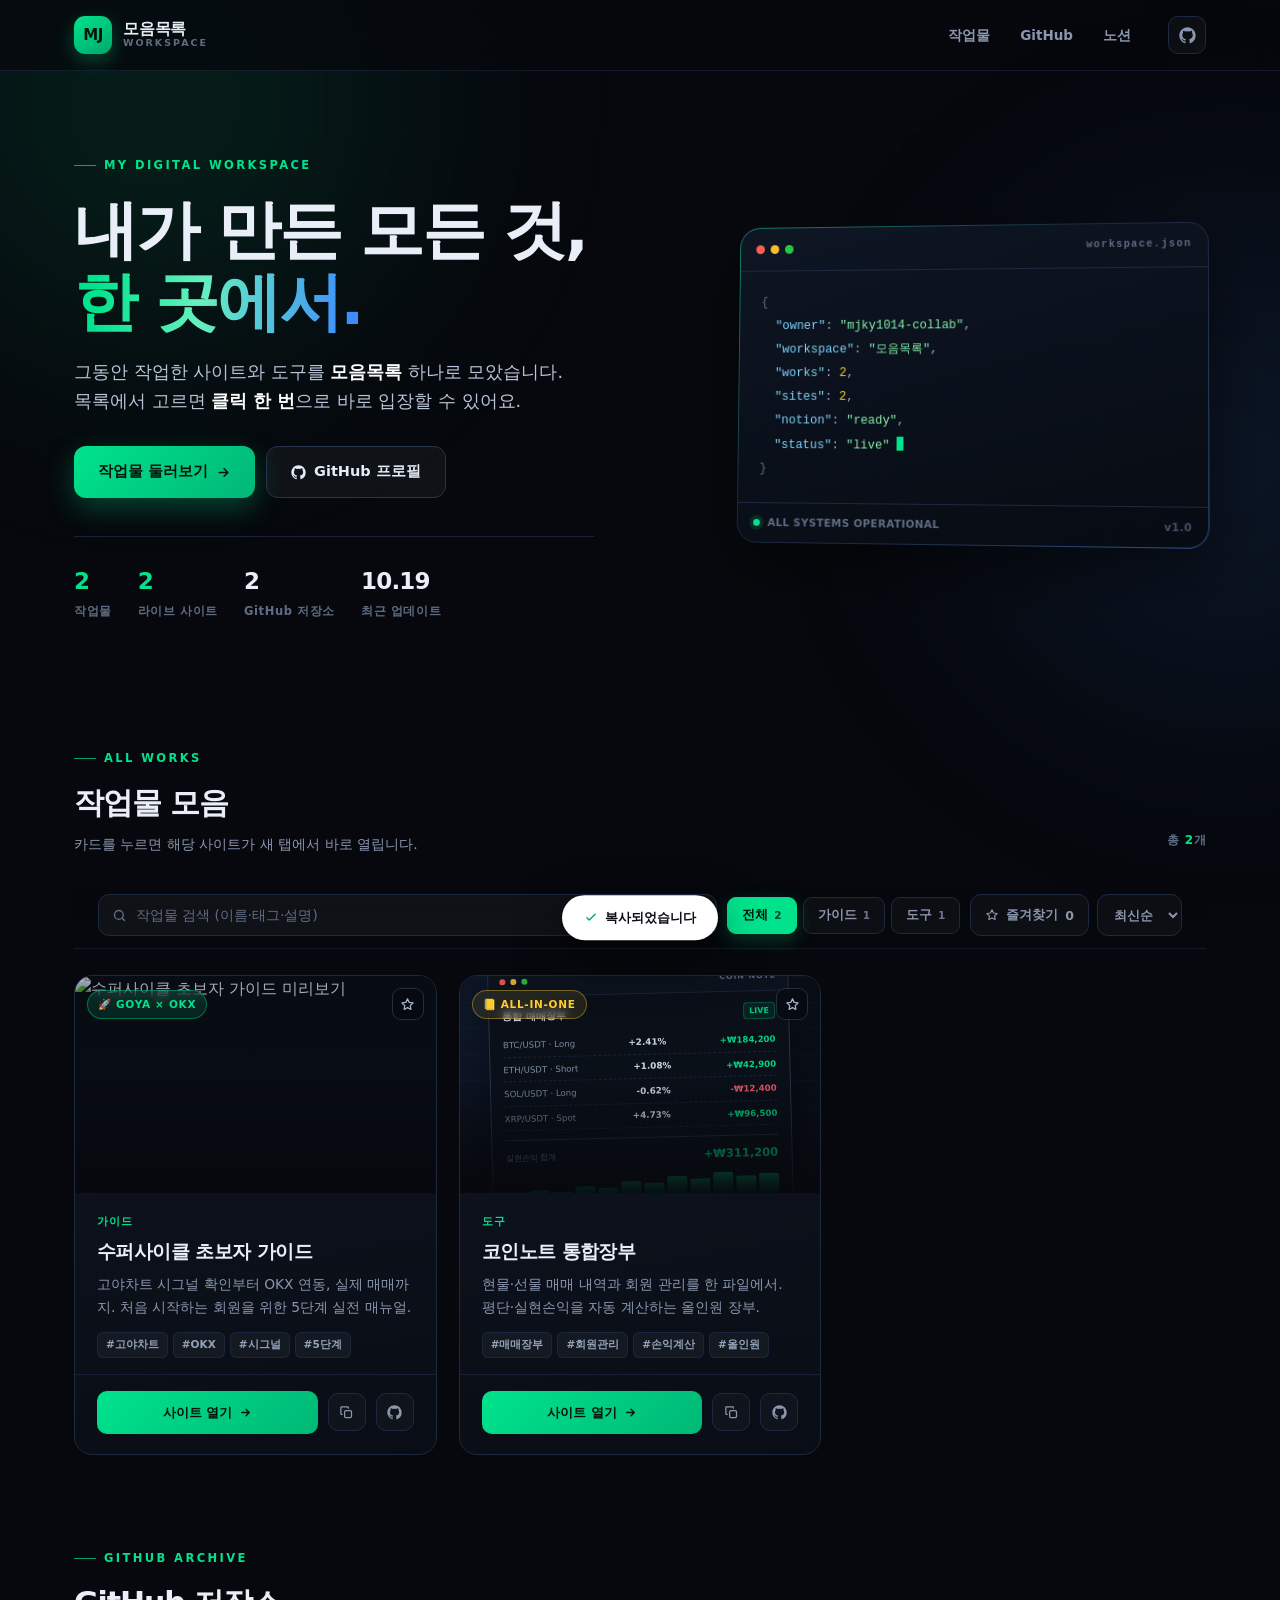
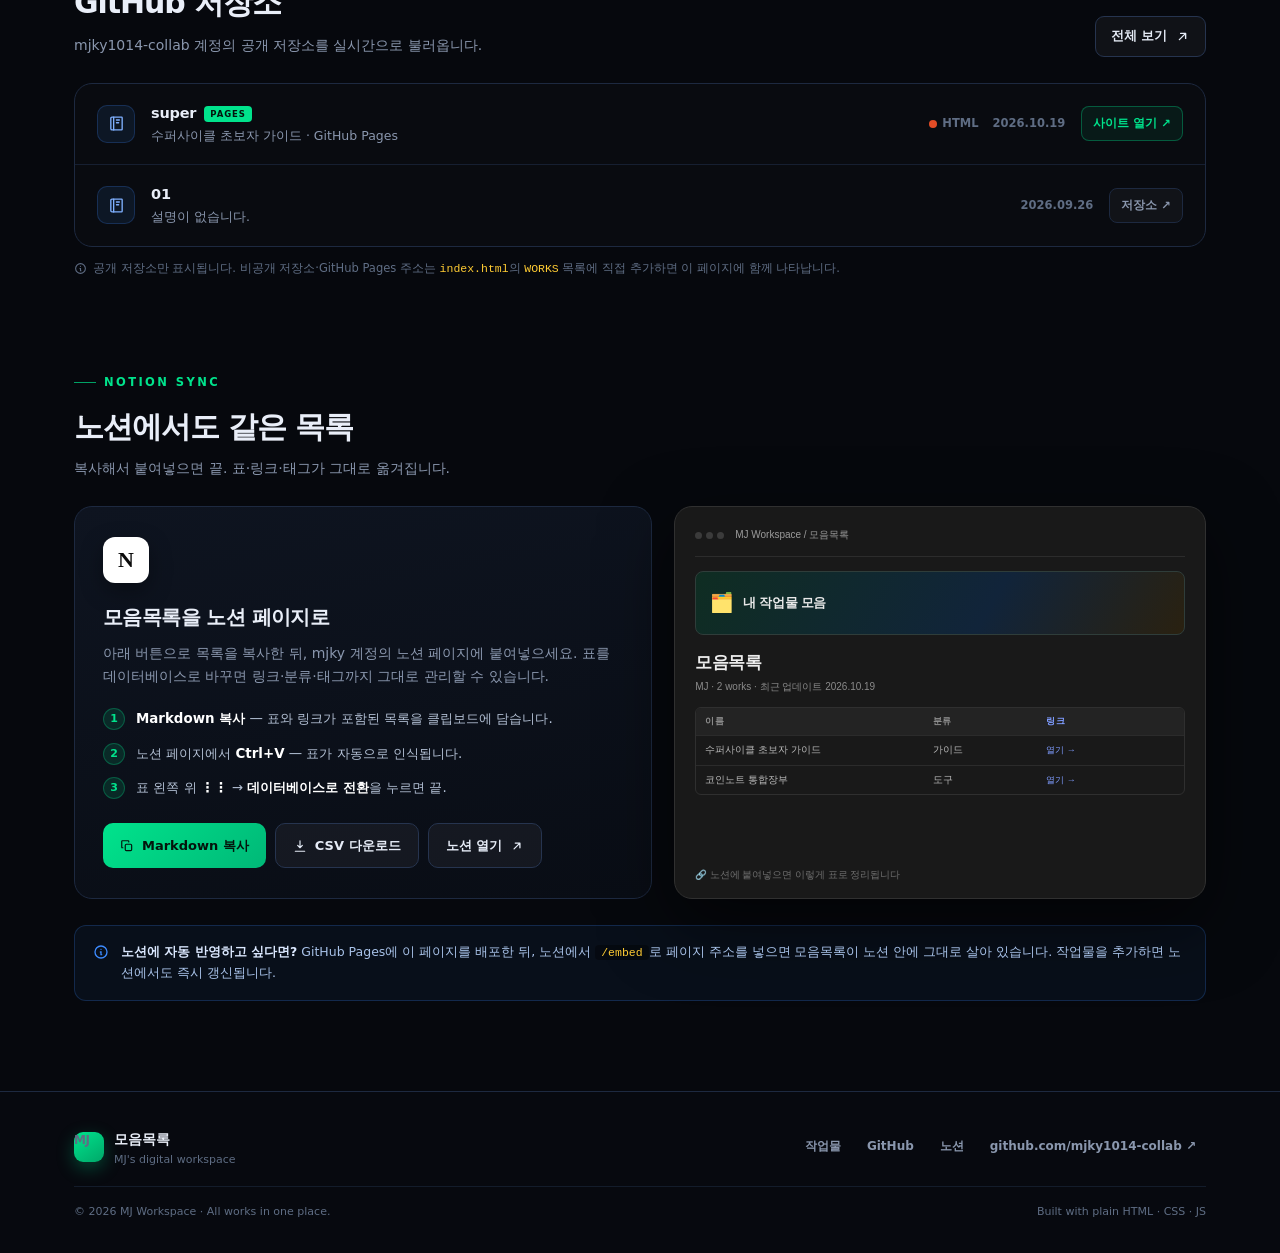
==== index.html @ 2b1cf48b "Add index.html" ====
<!DOCTYPE html>
<html lang="ko">
<head>
<meta charset="UTF-8">
<meta name="viewport" content="width=device-width, initial-scale=1.0">
<title>모음목록 | MJ Workspace</title>
<meta name="description" content="MJ가 만든 모든 작업물을 한눈에 보고, 클릭 한 번으로 바로 입장하는 개인 작업 모음 랜딩페이지.">
<meta name="theme-color" content="#06080d">
<meta property="og:type" content="website">
<meta property="og:title" content="모음목록 | MJ Workspace">
<meta property="og:description" content="내가 만든 모든 것, 한 곳에서. 작업물을 골라 바로 입장하세요.">
<meta property="og:image" content="https://mjky1014-collab.github.io/super/assets/hero_chart.jpg">
<link rel="icon" href="data:image/svg+xml,%3Csvg xmlns='http://www.w3.org/2000/svg' viewBox='0 0 64 64'%3E%3Crect width='64' height='64' rx='16' fill='%2300e38c'/%3E%3Ctext x='32' y='43' font-family='Arial,sans-serif' font-size='28' font-weight='900' text-anchor='middle' fill='%2304140c'%3EMJ%3C/text%3E%3C/svg%3E">
<style>
:root{
  --bg:#06080d;
  --bg2:#0a0e17;
  --card:#0e1420;
  --card2:#121a29;
  --line:#1d2940;
  --line2:#26344f;
  --txt:#e9eef8;
  --sub:#8a97ae;
  --muted:#5f6d84;
  --green:#00e38c;
  --green-dark:#00b873;
  --gold:#ffcc33;
  --blue:#3d8bff;
  --red:#ff5c6e;
  --radius:18px;
  --shadow:0 24px 70px rgba(0,0,0,.55);
  --max:1180px;
}
*{margin:0;padding:0;box-sizing:border-box}
html{scroll-behavior:smooth;scroll-padding-top:96px}
body{
  background:var(--bg);color:var(--txt);line-height:1.65;overflow-x:hidden;
  font-family:'Pretendard','Pretendard Variable','Apple SD Gothic Neo','Malgun Gothic',system-ui,sans-serif;
  -webkit-font-smoothing:antialiased;
}
img{max-width:100%;display:block}
a{color:inherit;text-decoration:none}
button,input,select{font-family:inherit;color:inherit}
button{cursor:pointer;border:none;background:none}
::selection{background:rgba(0,227,140,.3);color:#fff}
:focus-visible{outline:2px solid var(--green);outline-offset:3px;border-radius:6px}

/* ── 배경 ── */
.bg-fx{position:fixed;inset:0;pointer-events:none;z-index:0;overflow:hidden}
.bg-fx::before,.bg-fx::after{content:'';position:absolute;width:60vw;height:60vw;border-radius:50%;filter:blur(120px);opacity:.16}
.bg-fx::before{top:-22vw;left:-18vw;background:radial-gradient(circle,var(--green),transparent 65%)}
.bg-fx::after{top:6vw;right:-26vw;background:radial-gradient(circle,var(--blue),transparent 65%)}
.bg-grid{
  position:fixed;inset:0;z-index:0;pointer-events:none;opacity:.35;
  background-image:linear-gradient(rgba(255,255,255,.028) 1px,transparent 1px),linear-gradient(90deg,rgba(255,255,255,.028) 1px,transparent 1px);
  background-size:64px 64px;
  mask-image:radial-gradient(ellipse 90% 60% at 50% 0%,#000 30%,transparent 80%);
  -webkit-mask-image:radial-gradient(ellipse 90% 60% at 50% 0%,#000 30%,transparent 80%);
}

/* ── 공통 ── */
.wrap{max-width:var(--max);margin:0 auto;padding:0 24px;position:relative;z-index:1}
.skip{position:absolute;left:-9999px;top:0;background:var(--green);color:#04140c;padding:10px 18px;border-radius:0 0 10px 0;font-weight:800;z-index:200}
.skip:focus{left:0}
.eyebrow{display:inline-flex;align-items:center;gap:8px;font-size:11.5px;font-weight:800;letter-spacing:2.4px;color:var(--green);text-transform:uppercase}
.eyebrow::before{content:'';width:22px;height:1px;background:var(--green);opacity:.7}

/* ── 헤더 ── */
.site-header{
  position:fixed;top:0;left:0;right:0;z-index:100;
  background:rgba(6,8,13,.72);backdrop-filter:blur(16px);-webkit-backdrop-filter:blur(16px);
  border-bottom:1px solid rgba(29,41,64,.6)
}
.header-in{max-width:var(--max);margin:0 auto;padding:0 24px;height:70px;display:flex;align-items:center;gap:18px}
.brand{display:flex;align-items:center;gap:11px;flex:none}
.brand-mark{
  width:38px;height:38px;border-radius:11px;display:grid;place-items:center;flex:none;
  background:linear-gradient(145deg,var(--green),#00a869);color:#04140c;font-weight:900;font-size:15px;letter-spacing:-.5px;
  box-shadow:0 6px 18px rgba(0,227,140,.28)
}
.brand-txt{display:flex;flex-direction:column;line-height:1.15}
.brand-txt b{font-size:15.5px;font-weight:900;letter-spacing:-.2px}
.brand-txt span{font-size:9.5px;font-weight:800;letter-spacing:2px;color:var(--muted)}
.header-nav{display:flex;align-items:center;gap:4px;margin-left:auto}
.header-nav a{
  font-size:13.5px;font-weight:700;color:var(--sub);padding:8px 13px;border-radius:9px;transition:.2s
}
.header-nav a:hover{color:#fff;background:rgba(255,255,255,.05)}
.header-actions{display:flex;align-items:center;gap:8px;margin-left:6px}
.icon-btn{
  width:38px;height:38px;border-radius:10px;display:grid;place-items:center;
  border:1px solid var(--line);background:rgba(255,255,255,.03);color:var(--sub);transition:.22s
}
.icon-btn:hover{color:#fff;border-color:var(--line2);background:rgba(255,255,255,.07);transform:translateY(-1px)}
.icon-btn svg{width:17px;height:17px}
.menu-btn{display:none}

/* ── 히어로 ── */
.hero{padding:148px 0 54px}
.hero-grid{display:grid;grid-template-columns:1.12fr .88fr;gap:54px;align-items:center}
.hero h1{font-size:clamp(36px,5.6vw,64px);font-weight:900;line-height:1.12;letter-spacing:-2.4px;margin:20px 0 20px}
.hero h1 .grad{
  background:linear-gradient(96deg,var(--green) 8%,#66f0bf 44%,var(--blue) 96%);
  -webkit-background-clip:text;background-clip:text;color:transparent
}
.hero-lead{color:#b9c4d8;font-size:clamp(15px,1.5vw,17.5px);max-width:530px}
.hero-lead b{color:#fff;font-weight:800}
.hero-cta{display:flex;gap:11px;flex-wrap:wrap;margin-top:30px}
.btn{
  display:inline-flex;align-items:center;justify-content:center;gap:8px;
  font-size:14.5px;font-weight:800;padding:13px 24px;border-radius:12px;transition:.25s;white-space:nowrap
}
.btn-primary{background:linear-gradient(135deg,var(--green),#00b877);color:#04140c;box-shadow:0 10px 28px rgba(0,227,140,.28)}
.btn-primary:hover{transform:translateY(-2px);box-shadow:0 16px 38px rgba(0,227,140,.42)}
.btn-ghost{background:rgba(255,255,255,.045);border:1px solid var(--line2);color:#e6ecf7}
.btn-ghost:hover{background:rgba(255,255,255,.09);transform:translateY(-2px)}
.btn svg{width:15px;height:15px}

.hero-stats{display:flex;gap:26px;flex-wrap:wrap;margin-top:38px;padding-top:26px;border-top:1px solid rgba(29,41,64,.85);max-width:520px}
.hero-stats div{display:flex;flex-direction:column;gap:1px}
.hero-stats b{font-size:23px;font-weight:900;letter-spacing:-.8px;font-variant-numeric:tabular-nums}
.hero-stats b em{font-style:normal;color:var(--green)}
.hero-stats span{font-size:11.5px;font-weight:700;color:var(--muted);letter-spacing:.6px}

/* 히어로 패널 */
.hero-panel{
  position:relative;background:linear-gradient(165deg,#0e1624,#070b12);
  border:1px solid var(--line);border-radius:20px;box-shadow:var(--shadow);
  transform:perspective(1400px) rotateY(-7deg) rotateX(2.5deg);
  transition:transform .6s cubic-bezier(.2,.7,.3,1)
}
.hero-panel:hover{transform:perspective(1400px) rotateY(0) rotateX(0)}
.hero-panel::before{
  content:'';position:absolute;inset:-1px;border-radius:21px;padding:1px;pointer-events:none;
  background:linear-gradient(140deg,rgba(0,227,140,.5),transparent 40%,transparent 62%,rgba(61,139,255,.45));
  -webkit-mask:linear-gradient(#000 0 0) content-box,linear-gradient(#000 0 0);
  -webkit-mask-composite:xor;mask-composite:exclude
}
.panel-bar{display:flex;align-items:center;gap:6px;padding:13px 16px;border-bottom:1px solid var(--line)}
.panel-bar i{width:9px;height:9px;border-radius:50%;background:#2a3850}
.panel-bar i:nth-child(1){background:#ff5f57}
.panel-bar i:nth-child(2){background:#febc2e}
.panel-bar i:nth-child(3){background:#28c840}
.panel-bar span{margin-left:auto;font-size:10px;font-weight:700;letter-spacing:1.4px;color:var(--muted);font-family:ui-monospace,Consolas,monospace}
.panel-body{padding:20px 22px 22px;font-family:ui-monospace,'Cascadia Code',Consolas,monospace;font-size:12.4px;line-height:1.95;color:#9db0cc}
.panel-body .k{color:#7dd3fc}
.panel-body .s{color:#86efac}
.panel-body .n{color:var(--gold)}
.panel-body .p{color:var(--muted)}
.panel-body .cursor{display:inline-block;width:7px;height:14px;background:var(--green);vertical-align:-2px;animation:blink 1.1s steps(1) infinite}
@keyframes blink{50%{opacity:0}}
.panel-foot{display:flex;align-items:center;gap:8px;border-top:1px solid var(--line);padding:11px 16px;font-size:10.5px;font-weight:700;color:var(--muted);letter-spacing:.4px}
.live-dot{width:7px;height:7px;border-radius:50%;background:var(--green);box-shadow:0 0 0 4px rgba(0,227,140,.13);animation:pulse 2s infinite}
@keyframes pulse{50%{box-shadow:0 0 0 8px rgba(0,227,140,0)}}
.panel-foot .right{margin-left:auto;color:#41506a}

/* ── 섹션 헤드 ── */
section{position:relative;z-index:1}
.sec{padding:66px 0 20px}
.sec-head{display:flex;align-items:flex-end;justify-content:space-between;gap:20px;margin-bottom:26px;flex-wrap:wrap}
.sec-head h2{font-size:clamp(22px,2.8vw,30px);font-weight:900;letter-spacing:-1.1px;margin-top:10px}
.sec-head p{color:var(--sub);font-size:14px;margin-top:6px}
.sec-head .count{font-size:12px;font-weight:800;color:var(--muted);letter-spacing:.5px;padding-bottom:6px}
.sec-head .count b{color:var(--green)}

/* ── 툴바 ── */
.toolbar{
  position:sticky;top:70px;z-index:50;margin:0 0 26px;padding:12px 0;
  background:linear-gradient(180deg,rgba(6,8,13,.94),rgba(6,8,13,.82));
  backdrop-filter:blur(14px);-webkit-backdrop-filter:blur(14px);
  border-bottom:1px solid rgba(29,41,64,.55)
}
.toolbar-in{max-width:var(--max);margin:0 auto;padding:0 24px;display:flex;align-items:center;gap:10px;flex-wrap:wrap}
.search{
  flex:1 1 250px;min-width:200px;display:flex;align-items:center;gap:9px;
  background:rgba(255,255,255,.04);border:1px solid var(--line);border-radius:11px;padding:0 13px;height:42px;transition:.22s
}
.search:focus-within{border-color:rgba(0,227,140,.55);background:rgba(0,227,140,.05);box-shadow:0 0 0 3px rgba(0,227,140,.08)}
.search svg{width:15px;height:15px;color:var(--muted);flex:none}
.search input{flex:1;background:none;border:none;outline:none;font-size:13.5px;min-width:0}
.search input::placeholder{color:var(--muted)}
.search kbd{
  flex:none;font-family:inherit;font-size:10px;font-weight:800;color:var(--muted);
  border:1px solid var(--line2);border-radius:5px;padding:1px 6px;background:rgba(255,255,255,.03)
}
.chips{display:flex;gap:6px;flex-wrap:wrap}
.chip{
  font-size:12.5px;font-weight:800;color:var(--sub);padding:9px 14px;border-radius:9px;
  border:1px solid var(--line);background:rgba(255,255,255,.028);transition:.2s;display:flex;align-items:center;gap:6px
}
.chip:hover{color:#fff;border-color:var(--line2)}
.chip.active{color:#04140c;background:var(--green);border-color:var(--green);box-shadow:0 6px 18px rgba(0,227,140,.22)}
.chip .n{font-size:10.5px;opacity:.75;font-variant-numeric:tabular-nums}
.tool-right{display:flex;align-items:center;gap:8px;margin-left:auto}
.fav-filter{
  display:flex;align-items:center;gap:7px;height:42px;padding:0 14px;border-radius:11px;
  border:1px solid var(--line);background:rgba(255,255,255,.028);font-size:12.5px;font-weight:800;color:var(--sub);transition:.2s
}
.fav-filter:hover{color:#fff;border-color:var(--line2)}
.fav-filter.on{color:var(--gold);border-color:rgba(255,204,51,.45);background:rgba(255,204,51,.08)}
.fav-filter svg{width:14px;height:14px}
.sort{
  height:42px;padding:0 12px;border-radius:11px;border:1px solid var(--line);
  background:rgba(255,255,255,.028);font-size:12.5px;font-weight:700;color:var(--sub);outline:none;cursor:pointer
}
.sort:hover{border-color:var(--line2)}
.sort option{background:#0d131e;color:#e9eef8}

/* ── 카드 ── */
.grid{display:grid;grid-template-columns:repeat(auto-fill,minmax(330px,1fr));gap:22px}
.card{
  position:relative;background:linear-gradient(170deg,var(--card),#090d15);
  border:1px solid var(--line);border-radius:var(--radius);overflow:hidden;
  display:flex;flex-direction:column;transition:transform .35s cubic-bezier(.2,.7,.3,1),border-color .3s,box-shadow .35s
}
.card:hover{transform:translateY(-6px);border-color:rgba(0,227,140,.42);box-shadow:0 24px 60px rgba(0,0,0,.5)}
.card:focus-within{border-color:rgba(0,227,140,.5)}
.cover{position:relative;aspect-ratio:16/9.6;overflow:hidden;background:#080c14;flex:none}
.cover-link{position:absolute;inset:0;z-index:1}
.cover>img{width:100%;height:100%;object-fit:cover;opacity:.82;transition:transform .7s cubic-bezier(.2,.7,.3,1),opacity .4s}
.card:hover .cover>img{transform:scale(1.06);opacity:1}
.cover::after{
  content:'';position:absolute;inset:0;
  background:linear-gradient(180deg,rgba(6,8,13,.15) 0%,rgba(6,8,13,.05) 45%,rgba(6,8,13,.92) 100%)
}
.cover-top{position:absolute;top:12px;left:12px;right:12px;display:flex;align-items:center;gap:8px;z-index:2}
.pill{
  font-size:10.5px;font-weight:800;letter-spacing:.7px;padding:5px 10px;border-radius:99px;
  background:rgba(7,10,16,.72);border:1px solid rgba(255,255,255,.14);color:#dfe7f4;backdrop-filter:blur(6px)
}
.pill.green{color:var(--green);border-color:rgba(0,227,140,.4);background:rgba(0,227,140,.12)}
.pill.gold{color:var(--gold);border-color:rgba(255,204,51,.38);background:rgba(255,204,51,.1)}
.cover-top .spacer{margin-left:auto}
.star{
  width:32px;height:32px;border-radius:9px;display:grid;place-items:center;z-index:3;
  background:rgba(7,10,16,.66);border:1px solid rgba(255,255,255,.14);color:#a9b6ca;backdrop-filter:blur(6px);transition:.22s
}
.star:hover{color:var(--gold);border-color:rgba(255,204,51,.5);transform:scale(1.08)}
.star.on{color:var(--gold);background:rgba(255,204,51,.14);border-color:rgba(255,204,51,.5)}
.star svg{width:15px;height:15px}
.open-hint{
  position:absolute;inset:0;z-index:2;display:flex;align-items:center;justify-content:center;gap:8px;
  opacity:0;transition:.3s;font-size:13px;font-weight:800;color:#04140c;pointer-events:none
}
.card:hover .open-hint{opacity:1}
.open-hint span{
  display:inline-flex;align-items:center;gap:7px;background:var(--green);padding:10px 18px;border-radius:99px;
  box-shadow:0 8px 26px rgba(0,227,140,.42);transform:translateY(6px);transition:.3s
}
.card:hover .open-hint span{transform:none}

/* 카드 본문 */
.card-body{padding:20px 22px 0;display:flex;flex-direction:column;flex:1}
.card-meta{display:flex;align-items:center;gap:8px;margin-bottom:9px}
.cat{font-size:10.5px;font-weight:900;letter-spacing:1.1px;color:var(--green);text-transform:uppercase}
.recent{font-size:10px;font-weight:800;color:var(--gold);background:rgba(255,204,51,.1);border:1px solid rgba(255,204,51,.28);padding:1px 7px;border-radius:99px}
.card h3{font-size:19px;font-weight:900;letter-spacing:-.55px;line-height:1.35}
.card p{color:var(--sub);font-size:13.8px;margin-top:8px;flex:1}
.tags{display:flex;gap:5px;flex-wrap:wrap;margin:14px 0 0}
.tag{font-size:10.5px;font-weight:700;color:#93a3bb;background:rgba(255,255,255,.045);border:1px solid rgba(29,41,64,.9);padding:3px 8px;border-radius:6px}
.card-foot{display:flex;align-items:center;gap:10px;padding:16px 22px 20px;margin-top:16px;border-top:1px solid rgba(29,41,64,.7)}
.go{
  flex:1;display:inline-flex;align-items:center;justify-content:center;gap:7px;
  padding:11px 16px;border-radius:10px;font-size:13px;font-weight:800;
  background:linear-gradient(135deg,var(--green),#00b877);color:#04140c;transition:.22s
}
.go:hover{box-shadow:0 8px 24px rgba(0,227,140,.35);transform:translateY(-1px)}
.go svg{width:13px;height:13px;transition:transform .22s}
.go:hover svg{transform:translateX(3px)}
.mini{
  width:38px;height:38px;border-radius:10px;display:grid;place-items:center;flex:none;
  border:1px solid var(--line);color:var(--sub);background:rgba(255,255,255,.025);transition:.22s
}
.mini:hover{color:#fff;border-color:var(--line2);background:rgba(255,255,255,.06)}
.mini svg{width:15px;height:15px}

/* 장부 목업 */
.mock{position:absolute;inset:0;display:grid;place-items:center;padding:26px 30px 20px;background:radial-gradient(ellipse at 30% 20%,#13203a,#0a0f18 70%)}
.mock::before{content:'';position:absolute;inset:0;background-image:linear-gradient(rgba(255,255,255,.045) 1px,transparent 1px);background-size:100% 26px;opacity:.5}
.mock-win{position:relative;width:100%;max-width:390px;background:#0a1019;border:1px solid #28374f;border-radius:11px;box-shadow:0 22px 45px rgba(0,0,0,.6);overflow:hidden;transform:rotate(-1.4deg);transition:transform .55s}
.card:hover .mock-win{transform:rotate(0) scale(1.025)}
.mock-bar{display:flex;align-items:center;gap:5px;padding:8px 11px;border-bottom:1px solid #1b2639;background:#0c141f}
.mock-bar i{width:6px;height:6px;border-radius:50%;background:#31405a}
.mock-bar i:first-child{background:#ff5f57}
.mock-bar i:nth-child(2){background:#febc2e}
.mock-bar i:nth-child(3){background:#28c840}
.mock-bar b{margin-left:auto;font-size:8px;letter-spacing:.8px;color:#61718c;font-weight:800}
.mock-in{padding:11px 13px 12px}
.mock-h{display:flex;justify-content:space-between;align-items:center;margin-bottom:8px}
.mock-h b{font-size:10px;font-weight:800;color:#dbe5f5}
.mock-h span{font-size:8px;color:#00e38c;background:rgba(0,227,140,.1);border:1px solid rgba(0,227,140,.3);border-radius:4px;padding:1px 5px;font-weight:800}
.mock-row{display:flex;justify-content:space-between;align-items:center;font-size:8.6px;padding:4.5px 0;border-bottom:1px dashed #1a2437;color:#8494ad}
.mock-row b{color:#dde6f5;font-weight:700;font-size:8.8px}
.mock-row .up{color:#00e38c;font-weight:800}
.mock-row .down{color:#ff5c6e;font-weight:800}
.mock-total{display:flex;justify-content:space-between;align-items:center;margin-top:9px;padding-top:8px;border-top:1px solid #22304a}
.mock-total span{font-size:8.4px;color:#7183a0}
.mock-total strong{font-size:11.5px;color:#00e38c;font-weight:900}
.mock-spark{display:flex;align-items:flex-end;gap:3px;height:26px;margin-top:9px}
.mock-spark i{flex:1;background:linear-gradient(180deg,#00e38c,#00e38c22);border-radius:2px 2px 0 0;opacity:.8}

/* ── 빈 상태 ── */
.empty{
  grid-column:1/-1;text-align:center;padding:64px 24px;border:1px dashed var(--line2);border-radius:var(--radius);
  background:rgba(255,255,255,.015);color:var(--sub)
}
.empty .big{font-size:38px;margin-bottom:10px}
.empty b{display:block;color:#fff;font-size:17px;margin-bottom:4px}
.empty span{font-size:13.5px}

/* ── GitHub 저장소 ── */
.repo-list{border:1px solid var(--line);border-radius:var(--radius);overflow:hidden;background:rgba(255,255,255,.014)}
.repo{
  display:flex;align-items:center;gap:16px;padding:18px 22px;border-bottom:1px solid rgba(29,41,64,.7);
  transition:.22s;position:relative
}
.repo:last-child{border-bottom:0}
.repo:hover{background:rgba(255,255,255,.032)}
.repo-ico{
  width:38px;height:38px;border-radius:10px;flex:none;display:grid;place-items:center;
  background:rgba(61,139,255,.09);border:1px solid rgba(61,139,255,.22);color:#7fb0ff
}
.repo-ico svg{width:17px;height:17px}
.repo-main{min-width:0;flex:1}
.repo-main b{display:flex;align-items:center;gap:8px;font-size:14.5px;font-weight:800;letter-spacing:-.2px}
.repo-main b .fork{font-size:9.5px;font-weight:800;color:var(--muted);border:1px solid var(--line2);padding:0 5px;border-radius:4px}
.pages-pill{font-size:8.5px;font-weight:900;letter-spacing:.9px;color:#04140c;background:var(--green);padding:1px 6px;border-radius:4px}
.repo-name:hover{color:var(--green)}
.repo-go{
  flex:none;display:inline-flex;align-items:center;gap:5px;font-size:11.5px;font-weight:800;
  color:var(--green);border:1px solid rgba(0,227,140,.32);background:rgba(0,227,140,.07);
  padding:7px 11px;border-radius:8px;transition:.2s;white-space:nowrap
}
.repo-go:hover{background:rgba(0,227,140,.16);border-color:rgba(0,227,140,.55)}
.repo-go.muted{color:var(--sub);border-color:var(--line);background:rgba(255,255,255,.03)}
.repo-go.muted:hover{color:#fff;border-color:var(--line2)}
.repo-main p{font-size:12.5px;color:var(--sub);white-space:nowrap;overflow:hidden;text-overflow:ellipsis}
.repo-meta{display:flex;align-items:center;gap:14px;flex:none;font-size:11.5px;color:var(--muted);font-weight:700}
.repo-meta .lang{display:flex;align-items:center;gap:5px}
.repo-meta .lang i{width:8px;height:8px;border-radius:50%;background:#8b98b0}
.repo .arrow{color:var(--muted);transition:.22s;flex:none}
.repo:hover .arrow{color:var(--green);transform:translate(2px,-2px)}
.repo-note{font-size:11.5px;color:var(--muted);margin-top:12px;display:flex;gap:6px;align-items:flex-start}
.repo-note svg{width:13px;height:13px;flex:none;margin-top:3px}
.repo-status{padding:22px;text-align:center;color:var(--muted);font-size:12.5px}

/* ── 노션 ── */
.notion-wrap{display:grid;grid-template-columns:1fr .92fr;gap:22px;align-items:stretch}
.notion-card{
  background:linear-gradient(170deg,var(--card),#090d15);border:1px solid var(--line);
  border-radius:var(--radius);padding:30px 28px;display:flex;flex-direction:column
}
.notion-icon{
  width:46px;height:46px;border-radius:12px;display:grid;place-items:center;background:#fff;color:#0b0b0b;
  font-weight:900;font-size:22px;font-family:Georgia,serif;margin-bottom:18px;box-shadow:0 8px 22px rgba(0,0,0,.35)
}
.notion-card h3{font-size:20px;font-weight:900;letter-spacing:-.6px;margin-bottom:8px}
.notion-card>p{color:var(--sub);font-size:14px}
.steps{list-style:none;margin:20px 0 0;display:flex;flex-direction:column;gap:12px;flex:1}
.steps li{display:flex;gap:11px;font-size:13.4px;color:#b3c0d4}
.steps li i{
  flex:none;width:22px;height:22px;border-radius:50%;display:grid;place-items:center;font-style:normal;
  font-size:11px;font-weight:900;background:rgba(0,227,140,.12);color:var(--green);border:1px solid rgba(0,227,140,.28)
}
.steps li b{color:#fff}
.notion-btns{display:flex;gap:9px;flex-wrap:wrap;margin-top:24px}
.notion-btns .btn{font-size:13px;padding:11px 17px;border-radius:10px}
.notion-btns .btn-primary{box-shadow:none}
.notion-btns .btn svg{width:14px;height:14px}

/* 노션 미리보기 */
.notion-preview{
  background:#191919;border:1px solid #303030;border-radius:var(--radius);padding:20px 20px 16px;
  font-family:'Pretendard','Segoe UI',sans-serif;display:flex;flex-direction:column;box-shadow:var(--shadow)
}
.np-top{display:flex;align-items:center;gap:7px;font-size:10px;color:#9b9b9b;padding-bottom:12px;border-bottom:1px solid #2c2c2c}
.np-top .dots{display:flex;gap:4px;margin-right:4px}
.np-top .dots i{width:7px;height:7px;border-radius:50%;background:#3b3b3b}
.np-cover{height:64px;border-radius:8px;margin:14px 0 0;background:linear-gradient(120deg,#0f2d22,#11243a 60%,#2a2110);border:1px solid #2f3d3a;display:flex;align-items:center;padding:0 14px;gap:9px}
.np-cover span{font-size:19px}
.np-cover b{font-size:13px;color:#e8e8e8;font-weight:800;letter-spacing:-.3px}
.np-title{font-size:17px;font-weight:800;color:#ededed;margin:14px 0 2px;letter-spacing:-.4px}
.np-sub{font-size:10px;color:#8a8a8a;margin-bottom:12px}
.np-table{border:1px solid #2f2f2f;border-radius:6px;overflow:hidden;font-size:10px}
.np-tr{display:grid;grid-template-columns:1.55fr .75fr .9fr;gap:6px;padding:6px 9px;border-bottom:1px solid #2b2b2b;color:#b9b9b9;align-items:center}
.np-tr:last-child{border-bottom:0}
.np-th{background:#232323;color:#8f8f8f;font-weight:700;font-size:9px;letter-spacing:.4px}
.np-tr span:last-child{color:#7f9cff;font-size:9px;white-space:nowrap;overflow:hidden;text-overflow:ellipsis}
.np-foot{margin-top:auto;padding-top:12px;font-size:9.5px;color:#6f6f6f;display:flex;align-items:center;gap:5px}

/* ── 안내 배너 ── */
.tip-banner{
  margin-top:26px;display:flex;gap:12px;align-items:flex-start;padding:16px 18px;border-radius:12px;
  background:rgba(61,139,255,.055);border:1px solid rgba(61,139,255,.22);color:#a9c3ea;font-size:12.5px
}
.tip-banner svg{width:16px;height:16px;flex:none;margin-top:2px;color:var(--blue)}
.tip-banner b{color:#dbe8ff}
.tip-banner code{background:rgba(0,0,0,.35);padding:1px 6px;border-radius:4px;color:var(--gold);font-size:11.5px}

/* ── 푸터 ── */
footer{margin-top:70px;border-top:1px solid var(--line);background:rgba(8,11,18,.65);position:relative;z-index:1}
.foot-in{max-width:var(--max);margin:0 auto;padding:34px 24px;display:flex;align-items:center;gap:18px;flex-wrap:wrap}
.foot-brand{display:flex;align-items:center;gap:10px}
.foot-brand .brand-mark{width:30px;height:30px;border-radius:9px;font-size:12px}
.foot-brand b{font-size:13.5px;font-weight:900}
.foot-brand span{font-size:11px;color:var(--muted);display:block;line-height:1.4}
.foot-links{display:flex;gap:6px;margin-left:auto;flex-wrap:wrap}
.foot-links a{font-size:12px;font-weight:700;color:var(--sub);padding:6px 10px;border-radius:7px;transition:.2s}
.foot-links a:hover{color:#fff;background:rgba(255,255,255,.05)}
.foot-note{width:100%;padding-top:16px;border-top:1px solid rgba(29,41,64,.6);font-size:11px;color:var(--muted);display:flex;justify-content:space-between;gap:12px;flex-wrap:wrap}

/* ── 토스트 ── */
.toast{
  position:fixed;left:50%;bottom:28px;transform:translate(-50%,150%);z-index:300;
  background:#fff;color:#0a0d14;font-size:13px;font-weight:800;padding:12px 22px;border-radius:99px;
  box-shadow:0 16px 46px rgba(0,0,0,.55);transition:transform .4s cubic-bezier(.2,.9,.3,1.2);display:flex;align-items:center;gap:7px
}
.toast.show{transform:translate(-50%,0)}
.toast svg{width:14px;height:14px;color:#00a869}

/* ── 등장 ── */
.reveal{opacity:0;transform:translateY(26px);transition:opacity .7s cubic-bezier(.2,.7,.3,1),transform .7s cubic-bezier(.2,.7,.3,1)}
.reveal.on{opacity:1;transform:none}
@media(prefers-reduced-motion:reduce){
  *{animation-duration:.001ms!important;transition-duration:.001ms!important;scroll-behavior:auto!important}
  .reveal{opacity:1;transform:none}
}

/* ── 반응형 ── */
@media(max-width:960px){
  .hero-grid{grid-template-columns:1fr;gap:34px}
  .hero-panel{transform:none;max-width:520px}
  .hero-stats{border-top:1px solid var(--line)}
  .notion-wrap{grid-template-columns:1fr}
  .header-nav{display:none}
  .menu-btn{display:grid}
}
@media(max-width:680px){
  .wrap,.header-in,.toolbar-in,.foot-in{padding-left:18px;padding-right:18px}
  .hero{padding-top:118px}
  .hero h1{letter-spacing:-1.6px}
  .hero-stats{gap:18px}
  .hero-stats b{font-size:20px}
  .toolbar{top:70px;padding:10px 0}
  .toolbar-in{gap:8px}
  .search{flex-basis:100%;order:-1}
  .tool-right{margin-left:0;width:100%}
  .fav-filter{flex:1;justify-content:center}
  .sort{flex:none}
  .grid{grid-template-columns:1fr;gap:16px}
  .cover{aspect-ratio:16/10}
  .repo{padding:15px 16px;gap:11px}
  .repo-meta{display:none}
  .sec{padding:52px 0 16px}
  .notion-card{padding:24px 20px}
  .foot-links{margin-left:0;width:100%}
  .card-foot{padding:14px 18px 18px}
  .card-body{padding:17px 18px 0}
}
</style>
</head>
<body>
<a class="skip" href="#works">본문으로 건너뛰기</a>
<div class="bg-fx" aria-hidden="true"></div>
<div class="bg-grid" aria-hidden="true"></div>

<!-- ═══ 헤더 ═══ -->
<header class="site-header">
  <div class="header-in">
    <a class="brand" href="#top" aria-label="모음목록 홈">
      <span class="brand-mark">MJ</span>
      <span class="brand-txt"><b>모음목록</b><span>WORKSPACE</span></span>
    </a>
    <nav class="header-nav" aria-label="주요 섹션">
      <a href="#works">작업물</a>
      <a href="#github">GitHub</a>
      <a href="#notion">노션</a>
    </nav>
    <div class="header-actions">
      <a class="icon-btn" href="https://github.com/mjky1014-collab" target="_blank" rel="noopener" aria-label="GitHub 프로필 열기" title="GitHub 프로필">
        <svg viewBox="0 0 24 24" fill="currentColor" aria-hidden="true"><path d="M12 .5C5.65.5.5 5.65.5 12c0 5.08 3.29 9.39 7.86 10.91.58.11.79-.25.79-.56v-2.17c-3.2.7-3.88-1.36-3.88-1.36-.52-1.33-1.28-1.68-1.28-1.68-1.05-.72.08-.7.08-.7 1.16.08 1.77 1.19 1.77 1.19 1.03 1.77 2.7 1.26 3.36.96.1-.75.4-1.26.73-1.55-2.55-.29-5.23-1.28-5.23-5.68 0-1.26.45-2.29 1.19-3.1-.12-.29-.52-1.46.11-3.05 0 0 .97-.31 3.18 1.18a11.1 11.1 0 0 1 5.79 0c2.2-1.49 3.17-1.18 3.17-1.18.63 1.59.23 2.76.12 3.05.74.81 1.19 1.84 1.19 3.1 0 4.41-2.69 5.39-5.25 5.67.41.36.78 1.06.78 2.14v3.17c0 .31.21.68.8.56A11.51 11.51 0 0 0 23.5 12C23.5 5.65 18.35.5 12 .5Z"/></svg>
      </a>
      <a class="icon-btn menu-btn" href="#works" aria-label="작업물 목록으로 이동">
        <svg viewBox="0 0 24 24" fill="none" stroke="currentColor" stroke-width="2" stroke-linecap="round" aria-hidden="true"><path d="M4 7h16M4 12h16M4 17h16"/></svg>
      </a>
    </div>
  </div>
</header>

<main id="top">
  <!-- ═══ 히어로 ═══ -->
  <section class="hero">
    <div class="wrap">
      <div class="hero-grid">
        <div>
          <span class="eyebrow">MY DIGITAL WORKSPACE</span>
          <h1>내가 만든 모든 것,<br><span class="grad">한 곳에서.</span></h1>
          <p class="hero-lead">
            그동안 작업한 사이트와 도구를 <b>모음목록</b> 하나로 모았습니다.<br>
            목록에서 고르면 <b>클릭 한 번</b>으로 바로 입장할 수 있어요.
          </p>
          <div class="hero-cta">
            <a class="btn btn-primary" href="#works">
              작업물 둘러보기
              <svg viewBox="0 0 24 24" fill="none" stroke="currentColor" stroke-width="2.4" stroke-linecap="round" stroke-linejoin="round" aria-hidden="true"><path d="M5 12h14M13 6l6 6-6 6"/></svg>
            </a>
            <a class="btn btn-ghost" href="https://github.com/mjky1014-collab" target="_blank" rel="noopener">
              <svg viewBox="0 0 24 24" fill="currentColor" aria-hidden="true"><path d="M12 .5C5.65.5.5 5.65.5 12c0 5.08 3.29 9.39 7.86 10.91.58.11.79-.25.79-.56v-2.17c-3.2.7-3.88-1.36-3.88-1.36-.52-1.33-1.28-1.68-1.28-1.68-1.05-.72.08-.7.08-.7 1.16.08 1.77 1.19 1.77 1.19 1.03 1.77 2.7 1.26 3.36.96.1-.75.4-1.26.73-1.55-2.55-.29-5.23-1.28-5.23-5.68 0-1.26.45-2.29 1.19-3.1-.12-.29-.52-1.46.11-3.05 0 0 .97-.31 3.18 1.18a11.1 11.1 0 0 1 5.79 0c2.2-1.49 3.17-1.18 3.17-1.18.63 1.59.23 2.76.12 3.05.74.81 1.19 1.84 1.19 3.1 0 4.41-2.69 5.39-5.25 5.67.41.36.78 1.06.78 2.14v3.17c0 .31.21.68.8.56A11.51 11.51 0 0 0 23.5 12C23.5 5.65 18.35.5 12 .5Z"/></svg>
              GitHub 프로필
            </a>
          </div>
          <div class="hero-stats">
            <div><b><em id="statWorks">2</em></b><span>작업물</span></div>
            <div><b><em id="statSites">2</em></b><span>라이브 사이트</span></div>
            <div><b id="statRepos">2</b><span>GitHub 저장소</span></div>
            <div><b id="statUpdated">10.19</b><span>최근 업데이트</span></div>
          </div>
        </div>

        <aside class="hero-panel" aria-label="워크스페이스 상태">
          <div class="panel-bar" aria-hidden="true"><i></i><i></i><i></i><span>workspace.json</span></div>
          <div class="panel-body">
<span class="p">{</span><br>
&nbsp;&nbsp;<span class="k">"owner"</span>: <span class="s">"mjky1014-collab"</span>,<br>
&nbsp;&nbsp;<span class="k">"workspace"</span>: <span class="s">"모음목록"</span>,<br>
&nbsp;&nbsp;<span class="k">"works"</span>: <span class="n" id="panelWorks">2</span>,<br>
&nbsp;&nbsp;<span class="k">"sites"</span>: <span class="n" id="panelSites">2</span>,<br>
&nbsp;&nbsp;<span class="k">"notion"</span>: <span class="s">"ready"</span>,<br>
&nbsp;&nbsp;<span class="k">"status"</span>: <span class="s">"live"</span> <span class="cursor" aria-hidden="true"></span><br>
<span class="p">}</span>
          </div>
          <div class="panel-foot"><span class="live-dot" aria-hidden="true"></span>ALL SYSTEMS OPERATIONAL<span class="right">v1.0</span></div>
        </aside>
      </div>
    </div>
  </section>

  <!-- ═══ 작업물 ═══ -->
  <section id="works" class="sec">
    <div class="wrap">
      <div class="sec-head">
        <div>
          <span class="eyebrow">ALL WORKS</span>
          <h2>작업물 모음</h2>
          <p>카드를 누르면 해당 사이트가 새 탭에서 바로 열립니다.</p>
        </div>
        <div class="count">총 <b id="resultCount">2</b>개</div>
      </div>

      <div class="toolbar">
        <div class="toolbar-in">
          <label class="search">
            <svg viewBox="0 0 24 24" fill="none" stroke="currentColor" stroke-width="2.2" stroke-linecap="round" aria-hidden="true"><circle cx="11" cy="11" r="7"/><path d="m20 20-3.6-3.6"/></svg>
            <input id="searchInput" type="search" placeholder="작업물 검색 (이름·태그·설명)" autocomplete="off" aria-label="작업물 검색">
            <kbd>/</kbd>
          </label>
          <div class="chips" id="chips" role="group" aria-label="분류 필터"></div>
          <div class="tool-right">
            <button class="fav-filter" id="favFilter" aria-pressed="false" title="즐겨찾기만 보기">
              <svg viewBox="0 0 24 24" fill="none" stroke="currentColor" stroke-width="2" stroke-linejoin="round" aria-hidden="true"><path d="m12 3 2.7 5.6 6.1.9-4.4 4.3 1 6.1-5.4-2.9-5.4 2.9 1-6.1L3.2 9.5l6.1-.9L12 3Z"/></svg>
              즐겨찾기 <span id="favCount">0</span>
            </button>
            <select class="sort" id="sortSelect" aria-label="정렬 기준">
              <option value="recent">최신순</option>
              <option value="name">이름순</option>
              <option value="category">분류순</option>
            </select>
          </div>
        </div>
      </div>

      <div class="grid" id="workGrid" aria-live="polite"></div>
    </div>
  </section>

  <!-- ═══ GitHub ═══ -->
  <section id="github" class="sec">
    <div class="wrap">
      <div class="sec-head">
        <div>
          <span class="eyebrow">GITHUB ARCHIVE</span>
          <h2>GitHub 저장소</h2>
          <p>mjky1014-collab 계정의 공개 저장소를 실시간으로 불러옵니다.</p>
        </div>
        <a class="btn btn-ghost" href="https://github.com/mjky1014-collab?tab=repositories" target="_blank" rel="noopener" style="font-size:12.5px;padding:9px 15px;border-radius:9px">
          전체 보기
          <svg viewBox="0 0 24 24" fill="none" stroke="currentColor" stroke-width="2.2" stroke-linecap="round" stroke-linejoin="round" aria-hidden="true"><path d="M7 17 17 7M9 7h8v8"/></svg>
        </a>
      </div>
      <div class="repo-list" id="repoList">
        <div class="repo-status">저장소를 불러오는 중…</div>
      </div>
      <p class="repo-note">
        <svg viewBox="0 0 24 24" fill="none" stroke="currentColor" stroke-width="2" stroke-linecap="round" aria-hidden="true"><circle cx="12" cy="12" r="9"/><path d="M12 8h.01M11 12h1v4h1"/></svg>
        <span>공개 저장소만 표시됩니다. 비공개 저장소·GitHub Pages 주소는 <code style="color:var(--gold)">index.html</code>의 <code style="color:var(--gold)">WORKS</code> 목록에 직접 추가하면 이 페이지에 함께 나타납니다.</span>
      </p>
    </div>
  </section>

  <!-- ═══ 노션 ═══ -->
  <section id="notion" class="sec">
    <div class="wrap">
      <div class="sec-head">
        <div>
          <span class="eyebrow">NOTION SYNC</span>
          <h2>노션에서도 같은 목록</h2>
          <p>복사해서 붙여넣으면 끝. 표·링크·태그가 그대로 옮겨집니다.</p>
        </div>
      </div>
      <div class="notion-wrap">
        <div class="notion-card reveal">
          <div class="notion-icon" aria-hidden="true">N</div>
          <h3>모음목록을 노션 페이지로</h3>
          <p>아래 버튼으로 목록을 복사한 뒤, mjky 계정의 노션 페이지에 붙여넣으세요. 표를 데이터베이스로 바꾸면 링크·분류·태그까지 그대로 관리할 수 있습니다.</p>
          <ol class="steps">
            <li><i>1</i><span><b>Markdown 복사</b> — 표와 링크가 포함된 목록을 클립보드에 담습니다.</span></li>
            <li><i>2</i><span>노션 페이지에서 <b>Ctrl+V</b> — 표가 자동으로 인식됩니다.</span></li>
            <li><i>3</i><span>표 왼쪽 위 <b>⋮⋮</b> → <b>데이터베이스로 전환</b>을 누르면 끝.</span></li>
          </ol>
          <div class="notion-btns">
            <button class="btn btn-primary" id="copyMd">
              <svg viewBox="0 0 24 24" fill="none" stroke="currentColor" stroke-width="2" stroke-linecap="round" stroke-linejoin="round" aria-hidden="true"><rect x="9" y="9" width="11" height="11" rx="2"/><path d="M5 15H4a1 1 0 0 1-1-1V4a1 1 0 0 1 1-1h10a1 1 0 0 1 1 1v1"/></svg>
              Markdown 복사
            </button>
            <button class="btn btn-ghost" id="downloadCsv">
              <svg viewBox="0 0 24 24" fill="none" stroke="currentColor" stroke-width="2" stroke-linecap="round" stroke-linejoin="round" aria-hidden="true"><path d="M12 3v12m0 0 4-4m-4 4-4-4M4 21h16"/></svg>
              CSV 다운로드
            </button>
            <a class="btn btn-ghost" href="https://www.notion.so" target="_blank" rel="noopener">
              노션 열기
              <svg viewBox="0 0 24 24" fill="none" stroke="currentColor" stroke-width="2.2" stroke-linecap="round" stroke-linejoin="round" aria-hidden="true"><path d="M7 17 17 7M9 7h8v8"/></svg>
            </a>
          </div>
        </div>

        <div class="notion-preview reveal" aria-label="노션 페이지 미리보기">
          <div class="np-top"><span class="dots" aria-hidden="true"><i></i><i></i><i></i></span>MJ Workspace / 모음목록</div>
          <div class="np-cover"><span aria-hidden="true">🗂️</span><b>내 작업물 모음</b></div>
          <div class="np-title">모음목록</div>
          <div class="np-sub">MJ · 2 works · 최근 업데이트 2026.10.19</div>
          <div class="np-table" id="npTable">
            <div class="np-tr np-th"><span>이름</span><span>분류</span><span>링크</span></div>
          </div>
          <div class="np-foot">🔗 노션에 붙여넣으면 이렇게 표로 정리됩니다</div>
        </div>
      </div>

      <div class="tip-banner">
        <svg viewBox="0 0 24 24" fill="none" stroke="currentColor" stroke-width="2" stroke-linecap="round" aria-hidden="true"><circle cx="12" cy="12" r="9"/><path d="M12 8h.01M11 12h1v4h1"/></svg>
        <div><b>노션에 자동 반영하고 싶다면?</b> GitHub Pages에 이 페이지를 배포한 뒤, 노션에서 <code>/embed</code>로 페이지 주소를 넣으면 모음목록이 노션 안에 그대로 살아 있습니다. 작업물을 추가하면 노션에서도 즉시 갱신됩니다.</div>
      </div>
    </div>
  </section>
</main>

<footer>
  <div class="foot-in">
    <div class="foot-brand">
      <span class="brand-mark">MJ</span>
      <div><b>모음목록</b><span>MJ's digital workspace</span></div>
    </div>
    <div class="foot-links">
      <a href="#works">작업물</a>
      <a href="#github">GitHub</a>
      <a href="#notion">노션</a>
      <a href="https://github.com/mjky1014-collab" target="_blank" rel="noopener">github.com/mjky1014-collab ↗</a>
    </div>
    <div class="foot-note">
      <span>© <span id="year">2026</span> MJ Workspace · All works in one place.</span>
      <span>Built with plain HTML · CSS · JS</span>
    </div>
  </div>
</footer>

<div class="toast" id="toast" role="status" aria-live="polite">
  <svg viewBox="0 0 24 24" fill="none" stroke="currentColor" stroke-width="2.4" stroke-linecap="round" stroke-linejoin="round" aria-hidden="true"><path d="m5 13 4 4L19 7"/></svg>
  <span id="toastMsg">복사되었습니다</span>
</div>

<script>
/* ══════════════════════════════════════════════════
   1. 작업물 데이터 — 새 사이트는 여기에 한 줄만 추가하세요.
   url      : 실제 사이트 주소 (상대경로 또는 https://...)
   category : 가이드 / 도구 / 실험 등 자유롭게
   date     : YYYY-MM-DD (최신순 정렬에 사용)
   cover    : 커버 이미지 경로 (없으면 mock 사용)
   mock     : cover 대신 그릴 목업 종류 ("ledger")
   ══════════════════════════════════════════════════ */
const WORKS = [
  {
    id: 'supercycl-guide',
    title: '수퍼사이클 초보자 가이드',
    desc: '고야차트 시그널 확인부터 OKX 연동, 실제 매매까지. 처음 시작하는 회원을 위한 5단계 실전 매뉴얼.',
    url: 'https://mjky1014-collab.github.io/super/',
    category: '가이드',
    icon: '🚀',
    tags: ['고야차트', 'OKX', '시그널', '5단계'],
    cover: 'https://mjky1014-collab.github.io/super/assets/hero_chart.jpg',
    badge: 'GOYA × OKX',
    date: '2026-10-19',
    repo: 'https://github.com/mjky1014-collab/super'
  },
  {
    id: 'coin-note',
    title: '코인노트 통합장부',
    desc: '현물·선물 매매 내역과 회원 관리를 한 파일에서. 평단·실현손익을 자동 계산하는 올인원 장부.',
    url: 'https://mjky1014-collab.github.io/super/memo.html',
    category: '도구',
    icon: '📒',
    tags: ['매매장부', '회원관리', '손익계산', '올인원'],
    mock: 'ledger',
    badge: 'ALL-IN-ONE',
    date: '2026-10-19',
    repo: 'https://github.com/mjky1014-collab/super'
  }
];

/* ══════════════════════════════════════════════════
   2. 상태 & 유틸
   ══════════════════════════════════════════════════ */
const $ = (s, el = document) => el.querySelector(s);
const $$ = (s, el = document) => [...el.querySelectorAll(s)];
const LS_FAV = 'mj_favorites_v1';
const LS_RECENT = 'mj_recent_v1';

const state = {
  query: '',
  category: '전체',
  favOnly: false,
  sort: 'recent',
  favorites: new Set(loadJSON(LS_FAV, [])),
  recent: loadJSON(LS_RECENT, {})
};

function loadJSON(key, fallback) {
  try {
    const raw = localStorage.getItem(key);
    return raw ? JSON.parse(raw) : fallback;
  } catch (e) { return fallback; }
}
function saveJSON(key, value) {
  try { localStorage.setItem(key, JSON.stringify(value)); } catch (e) {}
}
function escapeHTML(str) {
  return String(str).replace(/[&<>"']/g, c => ({ '&': '&amp;', '<': '&lt;', '>': '&gt;', '"': '&quot;', "'": '&#39;' }[c]));
}
function normalize(str) {
  return String(str).toLowerCase().replace(/\s+/g, '');
}
function fmtDate(iso) {
  const d = new Date(iso + 'T00:00:00');
  if (isNaN(d)) return iso;
  return d.getFullYear() + '.' + String(d.getMonth() + 1).padStart(2, '0') + '.' + String(d.getDate()).padStart(2, '0');
}
function isRecent(id) {
  const t = state.recent[id];
  return t && (Date.now() - t) < 7 * 24 * 60 * 60 * 1000;
}
function absoluteURL(url) {
  try { return new URL(url, location.href).href; } catch (e) { return url; }
}

/* ══════════════════════════════════════════════════
   3. 커버 목업
   ══════════════════════════════════════════════════ */
function ledgerMock() {
  return `
  <div class="mock" aria-hidden="true">
    <div class="mock-win">
      <div class="mock-bar"><i></i><i></i><i></i><b>COIN NOTE</b></div>
      <div class="mock-in">
        <div class="mock-h"><b>통합 매매장부</b><span>LIVE</span></div>
        <div class="mock-row"><span>BTC/USDT · Long</span><b>+2.41%</b><span class="up">+₩184,200</span></div>
        <div class="mock-row"><span>ETH/USDT · Short</span><b>+1.08%</b><span class="up">+₩42,900</span></div>
        <div class="mock-row"><span>SOL/USDT · Long</span><b>-0.62%</b><span class="down">-₩12,400</span></div>
        <div class="mock-row"><span>XRP/USDT · Spot</span><b>+4.73%</b><span class="up">+₩96,500</span></div>
        <div class="mock-total"><span>실현손익 합계</span><strong>+₩311,200</strong></div>
        <div class="mock-spark" aria-hidden="true">
          <i style="height:32%"></i><i style="height:46%"></i><i style="height:38%"></i>
          <i style="height:60%"></i><i style="height:52%"></i><i style="height:74%"></i>
          <i style="height:66%"></i><i style="height:88%"></i><i style="height:78%"></i>
          <i style="height:100%"></i><i style="height:86%"></i><i style="height:94%"></i>
        </div>
      </div>
    </div>
  </div>`;
}

/* ══════════════════════════════════════════════════
   4. 카드 렌더
   ══════════════════════════════════════════════════ */
function cardHTML(w) {
  const fav = state.favorites.has(w.id);
  const recent = isRecent(w.id);
  const cover = w.cover
    ? `<img src="${escapeHTML(w.cover)}" alt="${escapeHTML(w.title)} 미리보기" loading="lazy">`
    : (w.mock === 'ledger' ? ledgerMock() : '');
  return `
  <article class="card reveal" data-id="${escapeHTML(w.id)}">
    <div class="cover">
      <a class="cover-link" href="${escapeHTML(w.url)}" target="_blank" rel="noopener" data-open="${escapeHTML(w.id)}" aria-label="${escapeHTML(w.title)} 사이트 열기"></a>
      ${cover}
      <div class="cover-top">
        <span class="pill ${w.category === '가이드' ? 'green' : 'gold'}">${escapeHTML(w.icon)} ${escapeHTML(w.badge || w.category)}</span>
        <span class="spacer"></span>
        <button class="star ${fav ? 'on' : ''}" type="button" data-fav="${escapeHTML(w.id)}"
          aria-label="${escapeHTML(w.title)} 즐겨찾기 ${fav ? '해제' : '추가'}" aria-pressed="${fav}" title="즐겨찾기">
          <svg viewBox="0 0 24 24" fill="${fav ? 'currentColor' : 'none'}" stroke="currentColor" stroke-width="2" stroke-linejoin="round" aria-hidden="true"><path d="m12 3 2.7 5.6 6.1.9-4.4 4.3 1 6.1-5.4-2.9-5.4 2.9 1-6.1L3.2 9.5l6.1-.9L12 3Z"/></svg>
        </button>
      </div>
      <div class="open-hint" aria-hidden="true"><span>사이트 열기 <svg style="width:13px;height:13px" viewBox="0 0 24 24" fill="none" stroke="currentColor" stroke-width="2.4" stroke-linecap="round" stroke-linejoin="round"><path d="M5 12h14M13 6l6 6-6 6"/></svg></span></div>
    </div>
    <div class="card-body">
      <div class="card-meta">
        <span class="cat">${escapeHTML(w.category)}</span>
        ${recent ? '<span class="recent">최근 방문</span>' : ''}
      </div>
      <h3>${escapeHTML(w.title)}</h3>
      <p>${escapeHTML(w.desc)}</p>
      <div class="tags">${w.tags.map(t => `<span class="tag">#${escapeHTML(t)}</span>`).join('')}</div>
    </div>
    <div class="card-foot">
      <a class="go" href="${escapeHTML(w.url)}" target="_blank" rel="noopener" data-open="${escapeHTML(w.id)}">
        사이트 열기
        <svg viewBox="0 0 24 24" fill="none" stroke="currentColor" stroke-width="2.4" stroke-linecap="round" stroke-linejoin="round" aria-hidden="true"><path d="M5 12h14M13 6l6 6-6 6"/></svg>
      </a>
      <button class="mini" type="button" data-copy="${escapeHTML(absoluteURL(w.url))}" aria-label="링크 복사" title="링크 복사">
        <svg viewBox="0 0 24 24" fill="none" stroke="currentColor" stroke-width="2" stroke-linecap="round" stroke-linejoin="round" aria-hidden="true"><rect x="9" y="9" width="11" height="11" rx="2"/><path d="M5 15H4a1 1 0 0 1-1-1V4a1 1 0 0 1 1-1h10a1 1 0 0 1 1 1v1"/></svg>
      </button>
      ${w.repo ? `<a class="mini" href="${escapeHTML(w.repo)}" target="_blank" rel="noopener" aria-label="GitHub 저장소" title="GitHub 저장소"><svg viewBox="0 0 24 24" fill="currentColor" aria-hidden="true"><path d="M12 .5C5.65.5.5 5.65.5 12c0 5.08 3.29 9.39 7.86 10.91.58.11.79-.25.79-.56v-2.17c-3.2.7-3.88-1.36-3.88-1.36-.52-1.33-1.28-1.68-1.28-1.68-1.05-.72.08-.7.08-.7 1.16.08 1.77 1.19 1.77 1.19 1.03 1.77 2.7 1.26 3.36.96.1-.75.4-1.26.73-1.55-2.55-.29-5.23-1.28-5.23-5.68 0-1.26.45-2.29 1.19-3.1-.12-.29-.52-1.46.11-3.05 0 0 .97-.31 3.18 1.18a11.1 11.1 0 0 1 5.79 0c2.2-1.49 3.17-1.18 3.17-1.18.63 1.59.23 2.76.12 3.05.74.81 1.19 1.84 1.19 3.1 0 4.41-2.69 5.39-5.25 5.67.41.36.78 1.06.78 2.14v3.17c0 .31.21.68.8.56A11.51 11.51 0 0 0 23.5 12C23.5 5.65 18.35.5 12 .5Z"/></svg></a>` : ''}
    </div>
  </article>`;
}

function getFiltered() {
  const q = normalize(state.query);
  let list = WORKS.filter(w => {
    if (state.favOnly && !state.favorites.has(w.id)) return false;
    if (state.category !== '전체' && w.category !== state.category) return false;
    if (!q) return true;
    return normalize([w.title, w.desc, w.category, ...(w.tags || [])].join(' ')).includes(q);
  });
  const recentTime = id => state.recent[id] || 0;
  if (state.sort === 'name') list.sort((a, b) => a.title.localeCompare(b.title, 'ko'));
  else if (state.sort === 'category') list.sort((a, b) => a.category.localeCompare(b.category, 'ko') || b.date.localeCompare(a.date));
  else list.sort((a, b) => b.date.localeCompare(a.date) || recentTime(b.id) - recentTime(a.id));
  return list;
}

function render() {
  const list = getFiltered();
  const grid = $('#workGrid');
  grid.innerHTML = list.length
    ? list.map(cardHTML).join('')
    : `<div class="empty">
         <div class="big">${state.favOnly ? '⭐' : '🔍'}</div>
         <b>${state.favOnly ? '즐겨찾기가 비어 있어요' : '검색 결과가 없습니다'}</b>
         <span>${state.favOnly ? '카드의 별 아이콘을 눌러 즐겨찾기에 추가해보세요.' : '다른 검색어나 분류를 선택해보세요.'}</span>
       </div>`;
  $('#resultCount').textContent = list.length;
  $$('.reveal', grid).forEach((el, i) => {
    el.style.transitionDelay = Math.min(i * 55, 220) + 'ms';
    requestAnimationFrame(() => el.classList.add('on'));
  });
  bindCardEvents();
}

function bindCardEvents() {
  $$('[data-fav]').forEach(btn => {
    btn.addEventListener('click', e => {
      e.preventDefault();
      e.stopPropagation();
      const id = btn.dataset.fav;
      if (state.favorites.has(id)) state.favorites.delete(id);
      else state.favorites.add(id);
      saveJSON(LS_FAV, [...state.favorites]);
      $('#favCount').textContent = state.favorites.size;
      render();
    });
  });
  $$('[data-copy]').forEach(btn => {
    btn.addEventListener('click', () => copyText(btn.dataset.copy, '링크가 복사되었습니다'));
  });
  $$('[data-open]').forEach(a => {
    a.addEventListener('click', () => {
      state.recent[a.dataset.open] = Date.now();
      saveJSON(LS_RECENT, state.recent);
    });
  });
}

/* ══════════════════════════════════════════════════
   5. 필터 UI
   ══════════════════════════════════════════════════ */
function buildChips() {
  const cats = ['전체', ...new Set(WORKS.map(w => w.category))];
  const counts = cats.map(c => c === '전체' ? WORKS.length : WORKS.filter(w => w.category === c).length);
  $('#chips').innerHTML = cats.map((c, i) =>
    `<button class="chip ${c === state.category ? 'active' : ''}" data-cat="${escapeHTML(c)}" aria-pressed="${c === state.category}">${escapeHTML(c)}<span class="n">${counts[i]}</span></button>`
  ).join('');
  $$('#chips .chip').forEach(chip => {
    chip.addEventListener('click', () => {
      state.category = chip.dataset.cat;
      buildChips();
      render();
    });
  });
}

$('#searchInput').addEventListener('input', e => {
  state.query = e.target.value;
  render();
});
$('#favFilter').addEventListener('click', () => {
  state.favOnly = !state.favOnly;
  $('#favFilter').classList.toggle('on', state.favOnly);
  $('#favFilter').setAttribute('aria-pressed', String(state.favOnly));
  render();
});
$('#sortSelect').addEventListener('change', e => {
  state.sort = e.target.value;
  render();
});
addEventListener('keydown', e => {
  const tag = (document.activeElement && document.activeElement.tagName) || '';
  if (e.key === '/' && !/INPUT|TEXTAREA|SELECT/.test(tag)) {
    e.preventDefault();
    $('#searchInput').focus();
  }
  if (e.key === 'Escape' && document.activeElement === $('#searchInput')) {
    $('#searchInput').value = '';
    state.query = '';
    render();
    $('#searchInput').blur();
  }
});

/* ══════════════════════════════════════════════════
   6. 토스트 & 클립보드
   ══════════════════════════════════════════════════ */
let toastTimer = null;
function showToast(msg) {
  $('#toastMsg').textContent = msg;
  $('#toast').classList.add('show');
  clearTimeout(toastTimer);
  toastTimer = setTimeout(() => $('#toast').classList.remove('show'), 2200);
}
async function copyText(text, msg) {
  try {
    await navigator.clipboard.writeText(text);
  } catch (e) {
    const ta = document.createElement('textarea');
    ta.value = text;
    ta.style.position = 'fixed';
    ta.style.opacity = '0';
    document.body.appendChild(ta);
    ta.select();
    try { document.execCommand('copy'); } catch (err) {}
    ta.remove();
  }
  showToast(msg || '복사되었습니다');
}

/* ══════════════════════════════════════════════════
   7. GitHub 저장소
   ══════════════════════════════════════════════════ */
const GH_USER = 'mjky1014-collab';
const FALLBACK_REPOS = [
  { name: 'super', description: '수퍼사이클 초보자 가이드 · GitHub Pages', language: 'HTML', updated_at: '2026-10-19T11:30:48Z', html_url: 'https://github.com/mjky1014-collab/super', fork: false, has_pages: true },
  { name: '01', description: '', language: '', updated_at: '2026-09-26T08:23:41Z', html_url: 'https://github.com/mjky1014-collab/01', fork: false, has_pages: false }
];
const LANG_COLORS = { JavaScript: '#f1e05a', TypeScript: '#3178c6', HTML: '#e34c26', CSS: '#563d7c', Python: '#3572A5', 'C#': '#178600', Java: '#b07219', Shell: '#89e051' };

function repoHTML(r) {
  const color = LANG_COLORS[r.language] || '#8b98b0';
  const date = new Date(r.updated_at);
  const dateStr = isNaN(date) ? '' : date.getFullYear() + '.' + String(date.getMonth() + 1).padStart(2, '0') + '.' + String(date.getDate()).padStart(2, '0');
  const pagesUrl = 'https://' + GH_USER + '.github.io/' + r.name + '/';
  return `
  <div class="repo">
    <span class="repo-ico"><svg viewBox="0 0 24 24" fill="none" stroke="currentColor" stroke-width="1.9" stroke-linecap="round" stroke-linejoin="round" aria-hidden="true"><path d="M4 4.5A1.5 1.5 0 0 1 5.5 3H19a1 1 0 0 1 1 1v16a1 1 0 0 1-1 1H5.5A1.5 1.5 0 0 1 4 19.5v-15Z"/><path d="M8 3v18M12 7h4M12 11h3"/></svg></span>
    <div class="repo-main">
      <b><a class="repo-name" href="${escapeHTML(r.html_url)}" target="_blank" rel="noopener">${escapeHTML(r.name)}</a>${r.fork ? '<span class="fork">FORK</span>' : ''}${r.has_pages ? '<span class="pages-pill">PAGES</span>' : ''}</b>
      <p>${escapeHTML(r.description || '설명이 없습니다.')}</p>
    </div>
    <div class="repo-meta">
      ${r.language ? `<span class="lang"><i style="background:${color}"></i>${escapeHTML(r.language)}</span>` : ''}
      <span>${dateStr}</span>
    </div>
    ${r.has_pages
      ? `<a class="repo-go" href="${escapeHTML(pagesUrl)}" target="_blank" rel="noopener" aria-label="${escapeHTML(r.name)} 사이트 열기">사이트 열기 ↗</a>`
      : `<a class="repo-go muted" href="${escapeHTML(r.html_url)}" target="_blank" rel="noopener">저장소 ↗</a>`}
  </div>`;
}

async function loadRepos() {
  const box = $('#repoList');
  let repos = null;
  try {
    const cached = sessionStorage.getItem('mj_repos_v2');
    if (cached) {
      const parsed = JSON.parse(cached);
      if (parsed && Date.now() - parsed.t < 10 * 60 * 1000 && Array.isArray(parsed.data)) repos = parsed.data;
    }
  } catch (e) {}
  if (!repos) {
    try {
      const res = await fetch('https://api.github.com/users/' + GH_USER + '/repos?per_page=100&sort=updated&type=owner', {
        headers: { 'Accept': 'application/vnd.github+json' }
      });
      if (!res.ok) throw new Error('HTTP ' + res.status);
      const data = await res.json();
      if (!Array.isArray(data)) throw new Error('invalid');
      repos = data.filter(r => !r.fork);
      try { sessionStorage.setItem('mj_repos_v2', JSON.stringify({ t: Date.now(), data: repos })); } catch (e) {}
    } catch (e) {
      repos = FALLBACK_REPOS;
    }
  }
  box.innerHTML = repos.length ? repos.map(repoHTML).join('') : '<div class="repo-status">표시할 공개 저장소가 없습니다.</div>';
  $('#statRepos').textContent = repos.length;
}

/* ══════════════════════════════════════════════════
   8. 노션 복사 / CSV
   ══════════════════════════════════════════════════ */
function buildMarkdown() {
  const rows = WORKS.map(w =>
    `| ${w.title} | ${w.category} | ${w.tags.map(t => '#' + t).join(' ')} | ${w.desc} | [열기](${absoluteURL(w.url)}) |`
  ).join('\n');
  return `# 🗂️ 모음목록 — 내 작업물

> MJ의 디지털 워크스페이스 · ${WORKS.length}개의 작업물 · 최근 업데이트 ${new Date().toISOString().slice(0, 10)}
한 곳에서 모든 작업물을 확인하고 바로 입장하세요.

| 이름 | 분류 | 태그 | 설명 | 링크 |
| --- | --- | --- | --- | --- |
${rows}

## 🔗 링크

${WORKS.map(w => `- **${w.title}** — [사이트 열기](${absoluteURL(w.url)})`).join('\n')}

## 📦 GitHub 저장소

- [github.com/mjky1014-collab](https://github.com/mjky1014-collab)
- [super — 라이브 사이트](https://mjky1014-collab.github.io/super/)
- [super — 저장소](https://github.com/mjky1014-collab/super)

---
_이 문서는 모음목록 랜딩페이지에서 자동 생성되었습니다._
`;
}

function buildCSV() {
  const esc = v => '"' + String(v).replace(/"/g, '""') + '"';
  const head = ['이름', '분류', '태그', '설명', '링크', '업데이트'];
  const rows = WORKS.map(w => [w.title, w.category, w.tags.join(', '), w.desc, absoluteURL(w.url), w.date]);
  return '\uFEFF' + [head, ...rows].map(r => r.map(esc).join(',')).join('\r\n');
}

$('#copyMd').addEventListener('click', () => copyText(buildMarkdown(), '노션용 Markdown이 복사되었습니다'));
$('#downloadCsv').addEventListener('click', () => {
  const blob = new Blob([buildCSV()], { type: 'text/csv;charset=utf-8;' });
  const a = document.createElement('a');
  a.href = URL.createObjectURL(blob);
  a.download = '모음목록_노션.csv';
  document.body.appendChild(a);
  a.click();
  a.remove();
  setTimeout(() => URL.revokeObjectURL(a.href), 1500);
  showToast('CSV 파일을 내려받았습니다');
});

/* ══════════════════════════════════════════════════
   9. 초기화
   ══════════════════════════════════════════════════ */
function initStats() {
  $('#statWorks').textContent = WORKS.length;
  $('#statSites').textContent = WORKS.filter(w => /^https?:|\.html?$/i.test(w.url)).length;
  $('#panelWorks').textContent = WORKS.length;
  $('#panelSites').textContent = WORKS.filter(w => /^https?:|\.html?$/i.test(w.url)).length;
  const latest = WORKS.map(w => w.date).sort().pop();
  if (latest) $('#statUpdated').textContent = latest.slice(5).replace('-', '.');
  $('#year').textContent = new Date().getFullYear();
  $('#favCount').textContent = state.favorites.size;
  if (state.favorites.size) {
    $('#favFilter').classList.add('on');
    $('#favFilter').setAttribute('aria-pressed', 'true');
  }
  // 노션 미리보기 표를 실제 데이터로 채움
  const npTable = $('#npTable');
  if (npTable) {
    npTable.insertAdjacentHTML('beforeend', WORKS.map(w =>
      `<div class="np-tr"><span>${escapeHTML(w.title)}</span><span>${escapeHTML(w.category)}</span><span>열기 →</span></div>`
    ).join(''));
    const npSub = $('.np-sub');
    if (npSub) {
      const latest = WORKS.map(w => w.date).sort().pop() || '';
      npSub.textContent = `MJ · ${WORKS.length} works · 최근 업데이트 ${latest.replace(/-/g, '.')}`;
    }
  }
}

function initReveal() {
  const io = new IntersectionObserver(entries => {
    entries.forEach(en => {
      if (en.isIntersecting) {
        en.target.classList.add('on');
        io.unobserve(en.target);
      }
    });
  }, { threshold: 0.1 });
  $$('.reveal').forEach(el => io.observe(el));
}

buildChips();
initStats();
render();
loadRepos();
initReveal();
</script>
</body>
</html>
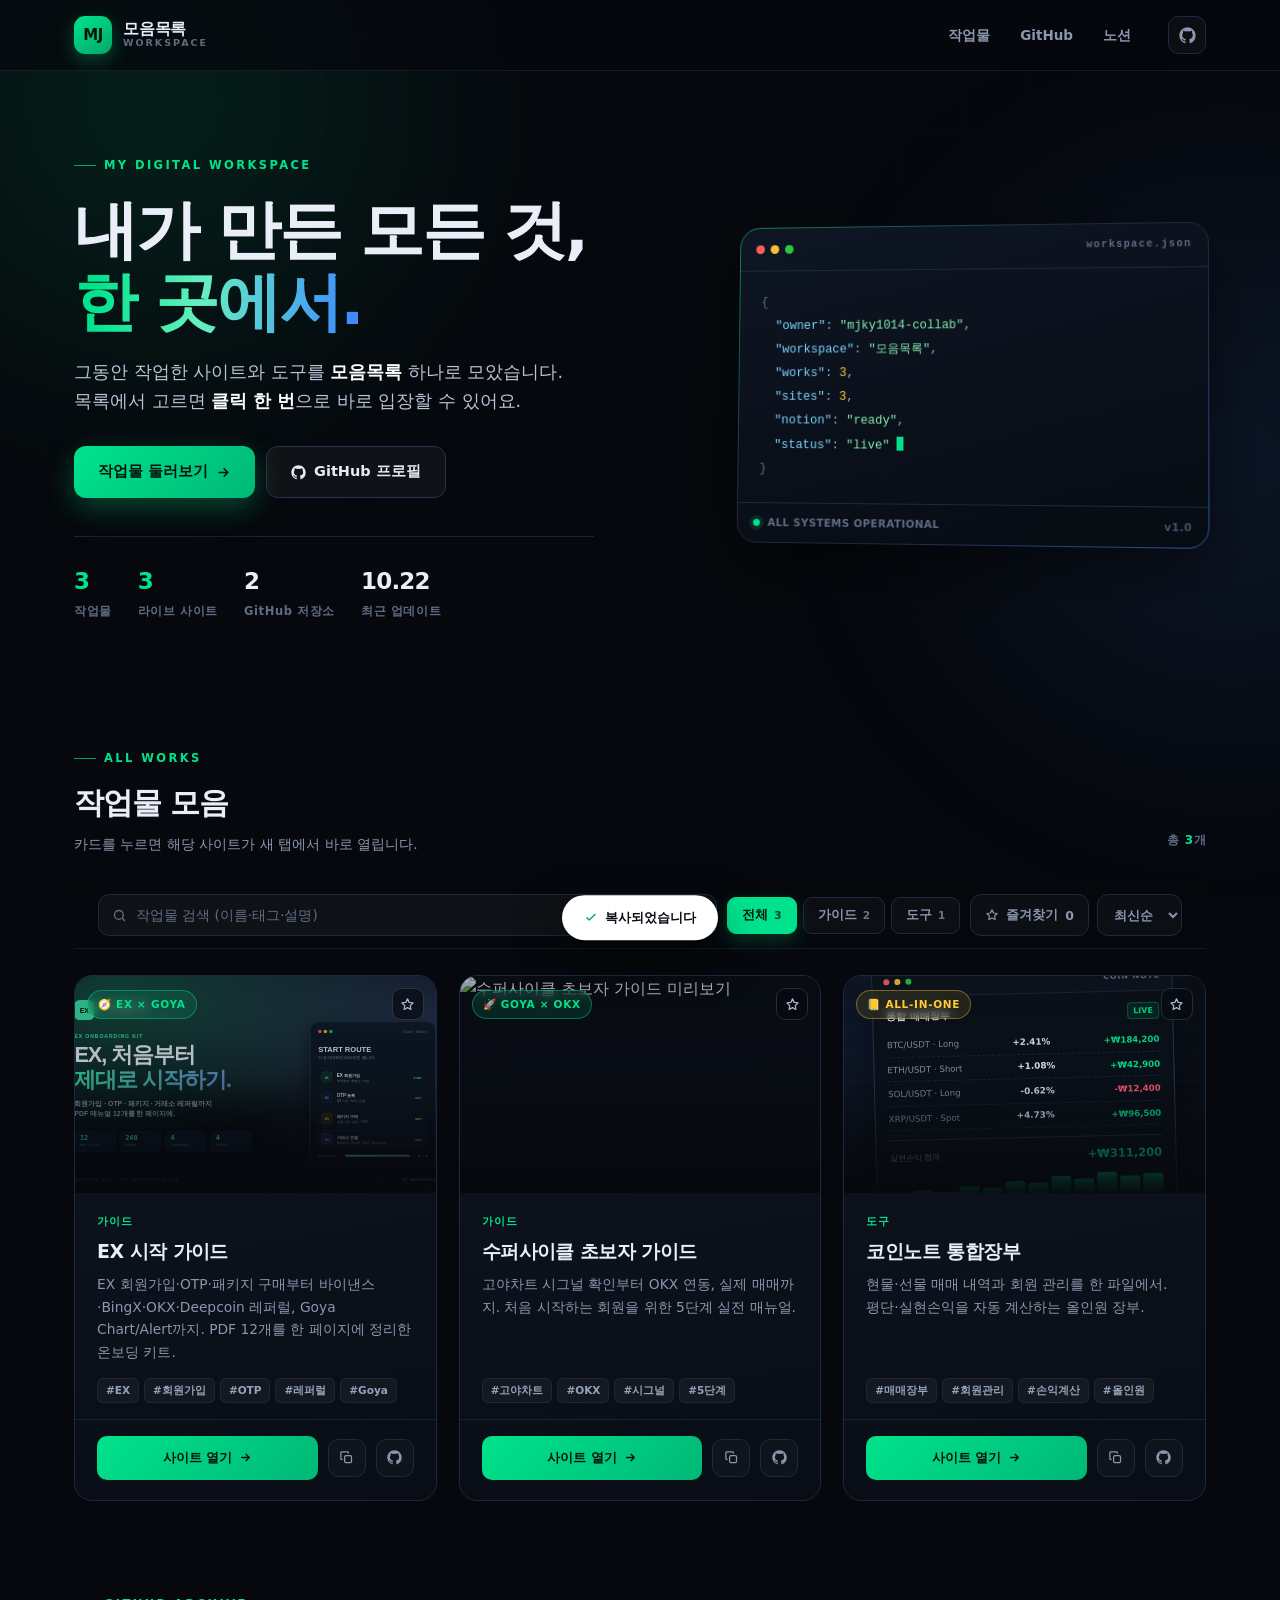
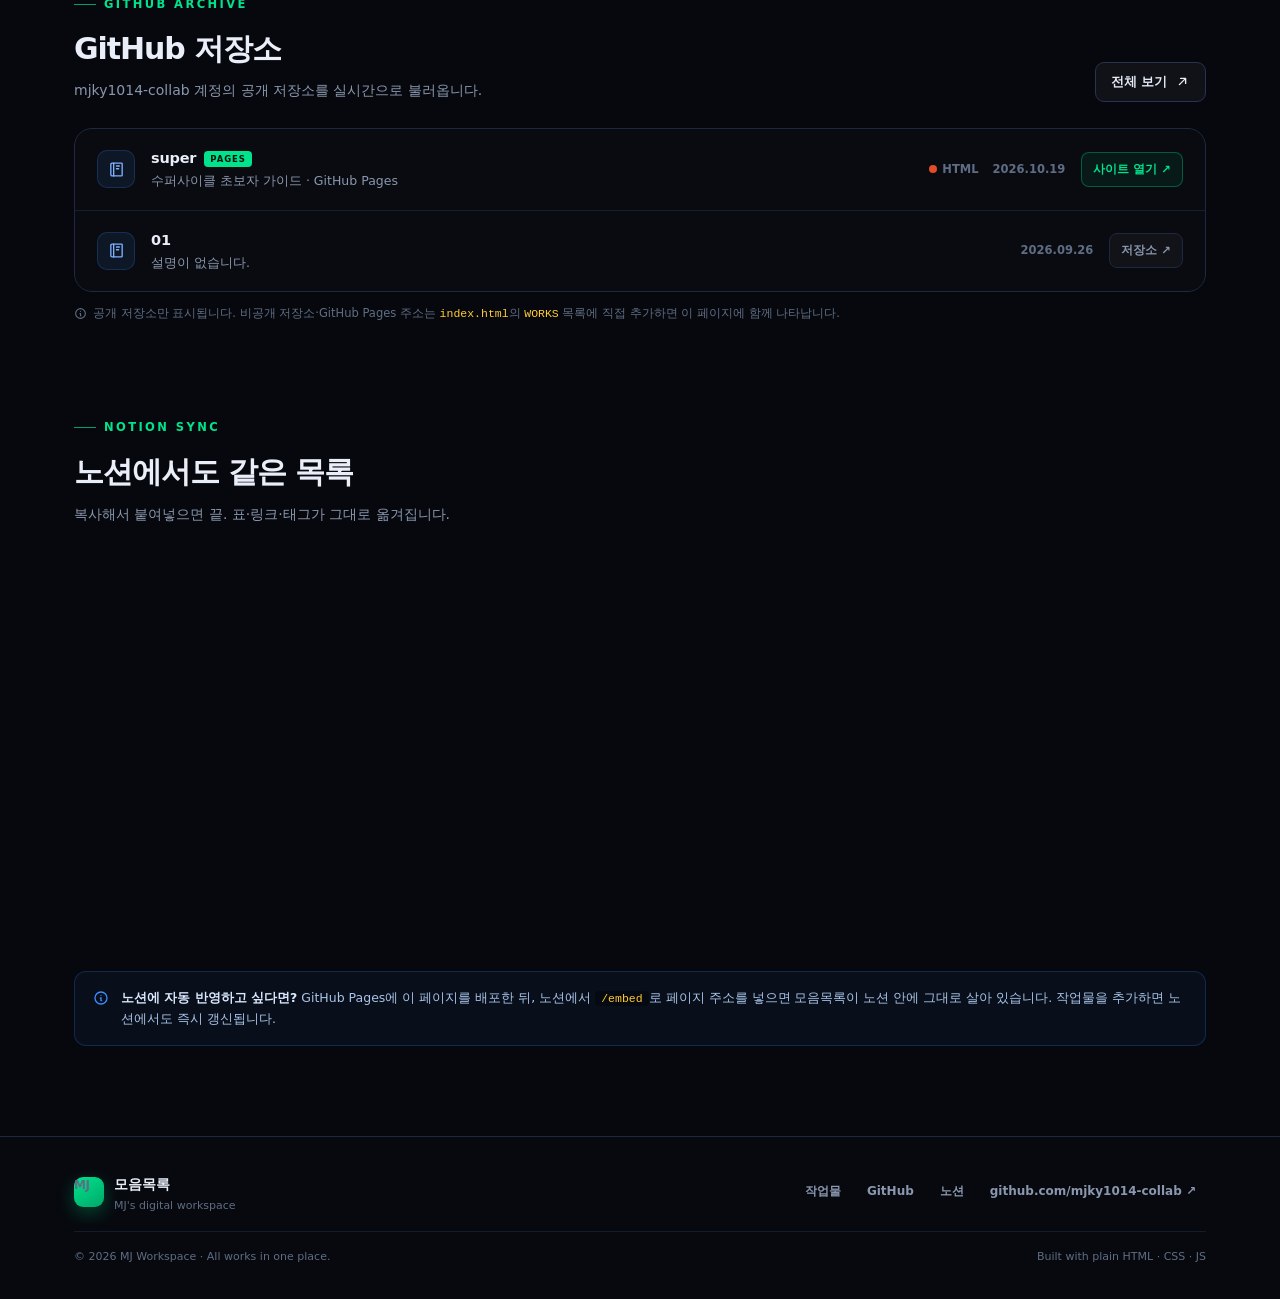
==== commit fc50606e: "Add files via upload" ====
--- a/index.html
+++ b/index.html
@@ -712,6 +712,19 @@
     badge: 'ALL-IN-ONE',
     date: '2026-10-19',
     repo: 'https://github.com/mjky1014-collab/super'
+  },
+  {
+    id: 'ex-start-kit',
+    title: 'EX 시작 가이드',
+    desc: 'EX 회원가입·OTP·패키지 구매부터 바이낸스·BingX·OKX·Deepcoin 레퍼럴, Goya Chart/Alert까지. PDF 12개를 한 페이지에 정리한 온보딩 키트.',
+    url: 'https://mjky1014-collab.github.io/ex/',
+    category: '가이드',
+    icon: '🧭',
+    tags: ['EX', '회원가입', 'OTP', '레퍼럴', 'Goya'],
+    cover: 'https://mjky1014-collab.github.io/ex/cover.svg',
+    badge: 'EX × GOYA',
+    date: '2026-10-22',
+    repo: 'https://github.com/mjky1014-collab/mjky1014-collab.github.io'
   }
 ];
 
@@ -975,7 +988,9 @@
   const color = LANG_COLORS[r.language] || '#8b98b0';
   const date = new Date(r.updated_at);
   const dateStr = isNaN(date) ? '' : date.getFullYear() + '.' + String(date.getMonth() + 1).padStart(2, '0') + '.' + String(date.getDate()).padStart(2, '0');
-  const pagesUrl = 'https://' + GH_USER + '.github.io/' + r.name + '/';
+  const pagesUrl = (r.name.toLowerCase() === (GH_USER + '.github.io').toLowerCase())
+    ? 'https://' + GH_USER + '.github.io/'
+    : 'https://' + GH_USER + '.github.io/' + r.name + '/';
   return `
   <div class="repo">
     <span class="repo-ico"><svg viewBox="0 0 24 24" fill="none" stroke="currentColor" stroke-width="1.9" stroke-linecap="round" stroke-linejoin="round" aria-hidden="true"><path d="M4 4.5A1.5 1.5 0 0 1 5.5 3H19a1 1 0 0 1 1 1v16a1 1 0 0 1-1 1H5.5A1.5 1.5 0 0 1 4 19.5v-15Z"/><path d="M8 3v18M12 7h4M12 11h3"/></svg></span>
@@ -1011,7 +1026,7 @@
       if (!res.ok) throw new Error('HTTP ' + res.status);
       const data = await res.json();
       if (!Array.isArray(data)) throw new Error('invalid');
-      repos = data.filter(r => !r.fork);
+      repos = data.filter(r => !r.fork && r.name.toLowerCase() !== (GH_USER + '.github.io').toLowerCase());
       try { sessionStorage.setItem('mj_repos_v2', JSON.stringify({ t: Date.now(), data: repos })); } catch (e) {}
     } catch (e) {
       repos = FALLBACK_REPOS;
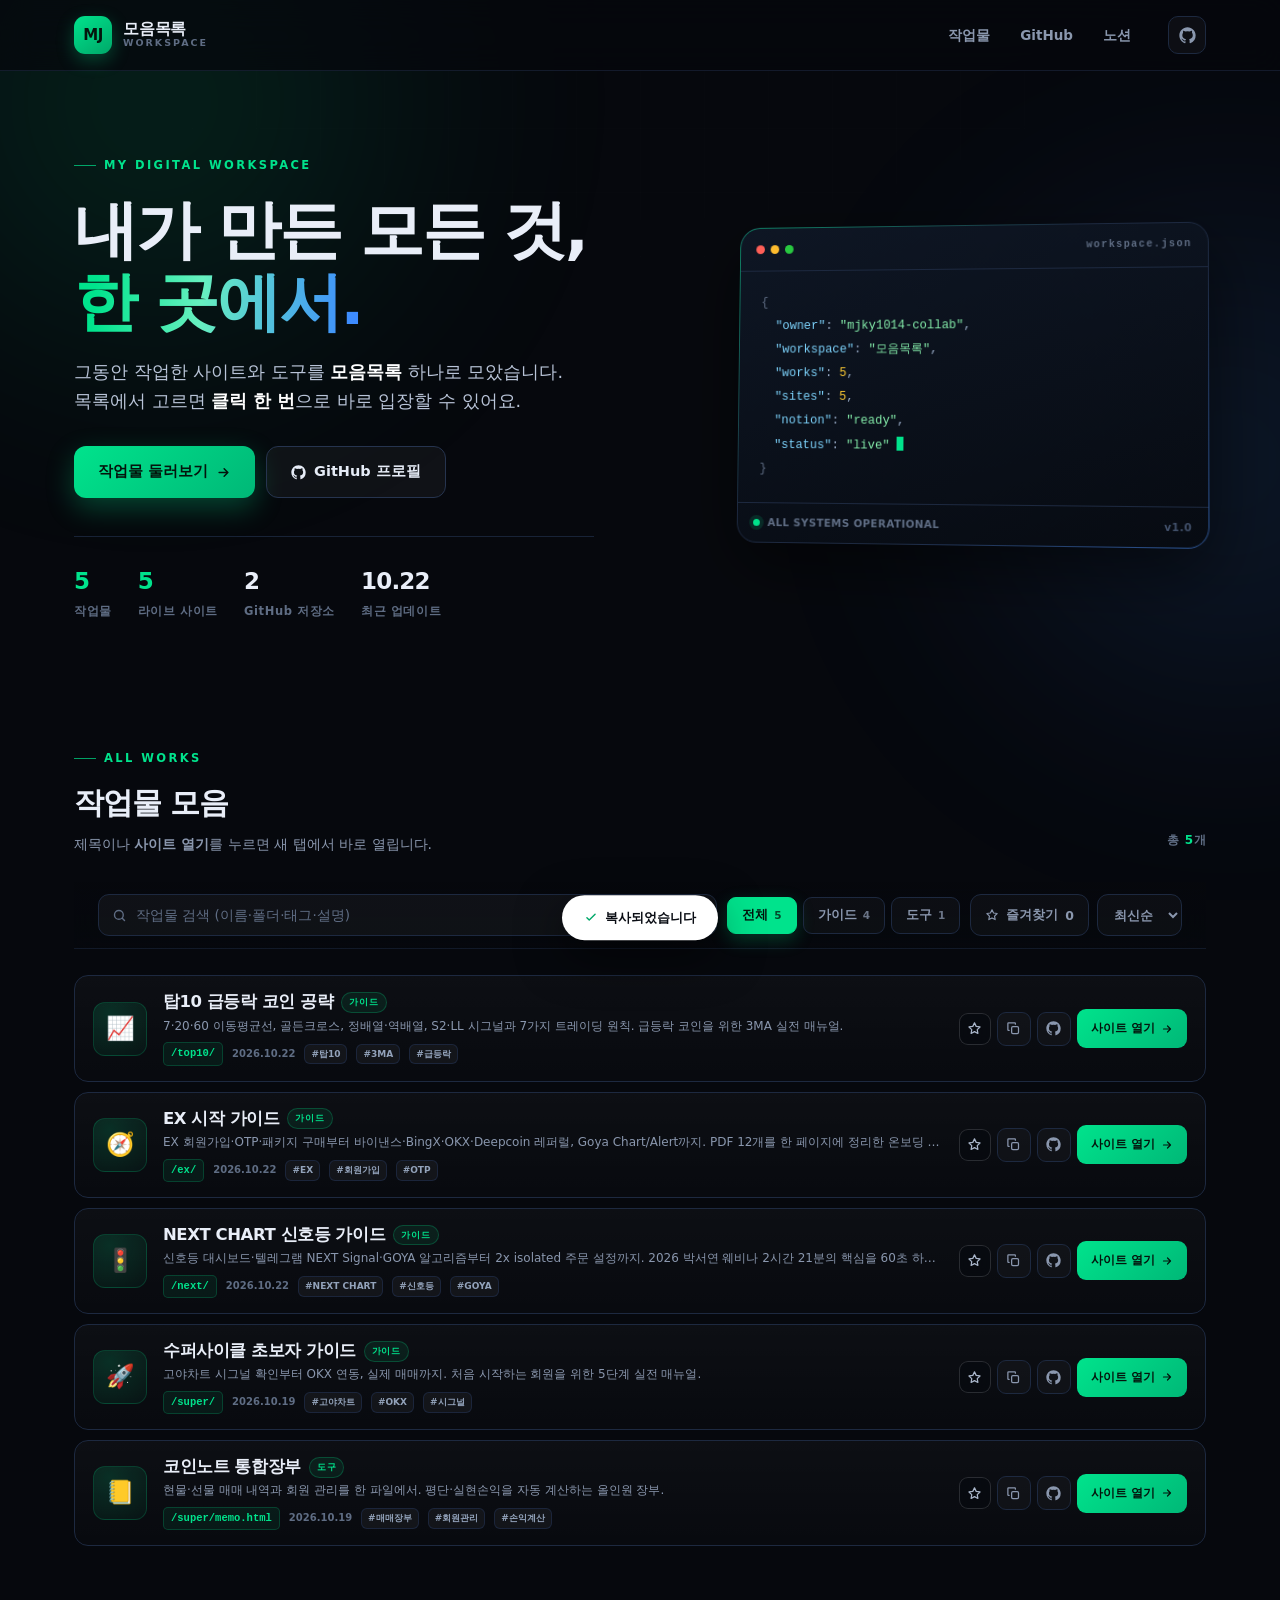
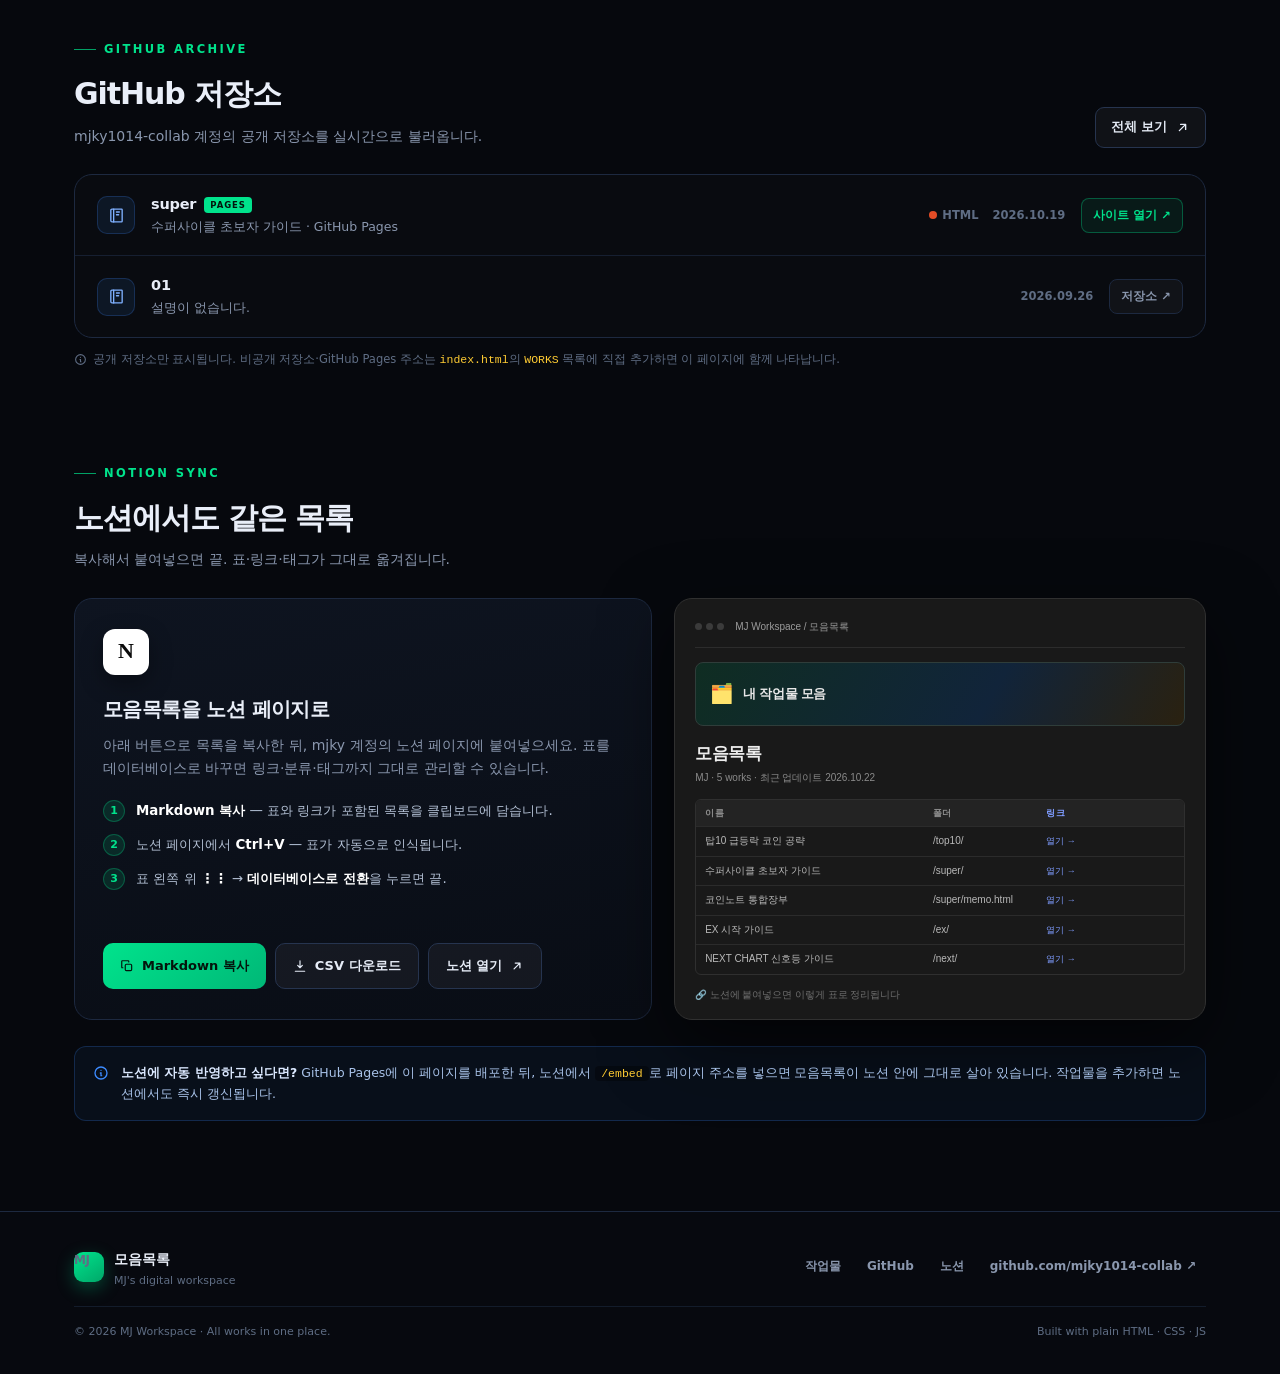
==== commit 3a505864: "Update root collection: add top10 guide and NEXT CHART revision" ====
--- a/index.html
+++ b/index.html
@@ -299,6 +299,50 @@
 .mock-spark{display:flex;align-items:flex-end;gap:3px;height:26px;margin-top:9px}
 .mock-spark i{flex:1;background:linear-gradient(180deg,#00e38c,#00e38c22);border-radius:2px 2px 0 0;opacity:.8}
 
+/* ── 작업물 목록 (compact) ── */
+.work-list{display:grid;gap:10px}
+.work-row{
+  display:grid;grid-template-columns:54px minmax(0,1fr) auto;gap:16px;align-items:center;
+  padding:15px 18px;background:linear-gradient(180deg,rgba(255,255,255,.032),rgba(255,255,255,.012));
+  border:1px solid var(--line);border-radius:14px;transition:transform .25s,border-color .25s,background .25s
+}
+.work-row:hover{transform:translateY(-2px);border-color:rgba(0,227,140,.35);background:rgba(255,255,255,.045)}
+.work-row:focus-within{border-color:rgba(0,227,140,.5)}
+.wr-ico{
+  width:54px;height:54px;border-radius:12px;display:grid;place-items:center;font-size:23px;
+  background:radial-gradient(circle at 30% 20%,rgba(0,227,140,.16),rgba(0,227,140,.04));
+  border:1px solid rgba(0,227,140,.18)
+}
+.wr-main{min-width:0}
+.wr-title{display:flex;align-items:center;gap:8px;flex-wrap:wrap;min-width:0}
+.wr-title h3{font-size:16.5px;font-weight:900;letter-spacing:-.45px;line-height:1.35;margin:0}
+.wr-link:hover{color:var(--green)}
+.wr-cat{font-size:9px;font-weight:900;letter-spacing:.8px;color:var(--green);background:rgba(0,227,140,.08);border:1px solid rgba(0,227,140,.24);padding:2px 7px;border-radius:99px;white-space:nowrap}
+.wr-recent{font-size:9px;font-weight:800;color:var(--gold);background:rgba(255,204,51,.1);border:1px solid rgba(255,204,51,.28);padding:1px 6px;border-radius:99px;white-space:nowrap}
+.wr-desc{font-size:12px;line-height:1.55;color:var(--sub);margin:3px 0 7px;white-space:nowrap;overflow:hidden;text-overflow:ellipsis}
+.wr-meta{display:flex;align-items:center;gap:9px;flex-wrap:wrap;font-size:10px;font-weight:700;color:var(--muted)}
+.wr-folder{font-family:'SFMono-Regular',Consolas,'Liberation Mono',monospace;font-size:10.5px;color:var(--green);background:rgba(0,227,140,.07);border:1px solid rgba(0,227,140,.2);border-radius:5px;padding:2px 7px;white-space:nowrap}
+.wr-meta .tag{font-size:9px;padding:2px 6px}
+.wr-actions{display:flex;align-items:center;gap:6px;flex:none}
+.wr-actions .mini{width:34px;height:34px;border-radius:9px}
+.wr-open{
+  display:inline-flex;align-items:center;gap:6px;padding:10px 14px;border-radius:9px;white-space:nowrap;
+  font-size:11.5px;font-weight:900;color:#04140c;background:linear-gradient(135deg,var(--green),#00b877);transition:.22s
+}
+.wr-open:hover{box-shadow:0 8px 22px rgba(0,227,140,.35);transform:translateY(-1px)}
+.wr-open svg{width:12px;height:12px}
+@media(max-width:760px){
+  .work-row{grid-template-columns:46px minmax(0,1fr);gap:12px;padding:14px;align-items:start}
+  .wr-ico{width:46px;height:46px;font-size:20px;border-radius:10px;margin-top:2px}
+  .wr-title h3{font-size:15.5px}
+  .wr-desc{white-space:normal;display:-webkit-box;-webkit-line-clamp:2;-webkit-box-orient:vertical}
+  .wr-actions{grid-column:1/-1;justify-content:flex-end;border-top:1px solid rgba(29,41,64,.7);padding-top:10px;margin-top:2px}
+}
+@media(max-width:430px){
+  .wr-actions{justify-content:space-between}
+  .wr-open{flex:1;justify-content:center}
+}
+
 /* ── 빈 상태 ── */
 .empty{
   grid-column:1/-1;text-align:center;padding:64px 24px;border:1px dashed var(--line2);border-radius:var(--radius);
@@ -510,7 +554,7 @@
             </a>
           </div>
           <div class="hero-stats">
-            <div><b><em id="statWorks">2</em></b><span>작업물</span></div>
+            <div><b><em id="statWorks">5</em></b><span>작업물</span></div>
             <div><b><em id="statSites">2</em></b><span>라이브 사이트</span></div>
             <div><b id="statRepos">2</b><span>GitHub 저장소</span></div>
             <div><b id="statUpdated">10.19</b><span>최근 업데이트</span></div>
@@ -523,7 +567,7 @@
 <span class="p">{</span><br>
 &nbsp;&nbsp;<span class="k">"owner"</span>: <span class="s">"mjky1014-collab"</span>,<br>
 &nbsp;&nbsp;<span class="k">"workspace"</span>: <span class="s">"모음목록"</span>,<br>
-&nbsp;&nbsp;<span class="k">"works"</span>: <span class="n" id="panelWorks">2</span>,<br>
+&nbsp;&nbsp;<span class="k">"works"</span>: <span class="n" id="panelWorks">5</span>,<br>
 &nbsp;&nbsp;<span class="k">"sites"</span>: <span class="n" id="panelSites">2</span>,<br>
 &nbsp;&nbsp;<span class="k">"notion"</span>: <span class="s">"ready"</span>,<br>
 &nbsp;&nbsp;<span class="k">"status"</span>: <span class="s">"live"</span> <span class="cursor" aria-hidden="true"></span><br>
@@ -542,16 +586,16 @@
         <div>
           <span class="eyebrow">ALL WORKS</span>
           <h2>작업물 모음</h2>
-          <p>카드를 누르면 해당 사이트가 새 탭에서 바로 열립니다.</p>
+          <p>제목이나 <b style="color:var(--sub)">사이트 열기</b>를 누르면 새 탭에서 바로 열립니다.</p>
         </div>
-        <div class="count">총 <b id="resultCount">2</b>개</div>
+        <div class="count">총 <b id="resultCount">5</b>개</div>
       </div>
 
       <div class="toolbar">
         <div class="toolbar-in">
           <label class="search">
             <svg viewBox="0 0 24 24" fill="none" stroke="currentColor" stroke-width="2.2" stroke-linecap="round" aria-hidden="true"><circle cx="11" cy="11" r="7"/><path d="m20 20-3.6-3.6"/></svg>
-            <input id="searchInput" type="search" placeholder="작업물 검색 (이름·태그·설명)" autocomplete="off" aria-label="작업물 검색">
+            <input id="searchInput" type="search" placeholder="작업물 검색 (이름·폴더·태그·설명)" autocomplete="off" aria-label="작업물 검색">
             <kbd>/</kbd>
           </label>
           <div class="chips" id="chips" role="group" aria-label="분류 필터"></div>
@@ -569,7 +613,7 @@
         </div>
       </div>
 
-      <div class="grid" id="workGrid" aria-live="polite"></div>
+      <div class="work-list" id="workGrid" aria-live="polite"></div>
     </div>
   </section>
 
@@ -637,9 +681,9 @@
           <div class="np-top"><span class="dots" aria-hidden="true"><i></i><i></i><i></i></span>MJ Workspace / 모음목록</div>
           <div class="np-cover"><span aria-hidden="true">🗂️</span><b>내 작업물 모음</b></div>
           <div class="np-title">모음목록</div>
-          <div class="np-sub">MJ · 2 works · 최근 업데이트 2026.10.19</div>
+          <div class="np-sub">MJ · 5 works · 최근 업데이트 2026.10.22</div>
           <div class="np-table" id="npTable">
-            <div class="np-tr np-th"><span>이름</span><span>분류</span><span>링크</span></div>
+            <div class="np-tr np-th"><span>이름</span><span>폴더</span><span>링크</span></div>
           </div>
           <div class="np-foot">🔗 노션에 붙여넣으면 이렇게 표로 정리됩니다</div>
         </div>
@@ -688,6 +732,20 @@
    ══════════════════════════════════════════════════ */
 const WORKS = [
   {
+    id: 'top10-guide',
+    title: '탑10 급등락 코인 공략',
+    desc: '7·20·60 이동평균선, 골든크로스, 정배열·역배열, S2·LL 시그널과 7가지 트레이딩 원칙. 급등락 코인을 위한 3MA 실전 매뉴얼.',
+    url: 'https://mjky1014-collab.github.io/top10/',
+    category: '가이드',
+    icon: '📈',
+    tags: ['탑10', '3MA', '급등락', 'S2', 'LL'],
+    cover: 'https://mjky1014-collab.github.io/top10/cover.svg',
+    badge: '3MA × TOP10',
+    date: '2026-10-22',
+    folder: '/top10/',
+    repo: 'https://github.com/mjky1014-collab/mjky1014-collab.github.io'
+  },
+  {
     id: 'supercycl-guide',
     title: '수퍼사이클 초보자 가이드',
     desc: '고야차트 시그널 확인부터 OKX 연동, 실제 매매까지. 처음 시작하는 회원을 위한 5단계 실전 매뉴얼.',
@@ -698,6 +756,7 @@
     cover: 'https://mjky1014-collab.github.io/super/assets/hero_chart.jpg',
     badge: 'GOYA × OKX',
     date: '2026-10-19',
+    folder: '/super/',
     repo: 'https://github.com/mjky1014-collab/super'
   },
   {
@@ -711,6 +770,7 @@
     mock: 'ledger',
     badge: 'ALL-IN-ONE',
     date: '2026-10-19',
+    folder: '/super/memo.html',
     repo: 'https://github.com/mjky1014-collab/super'
   },
   {
@@ -724,6 +784,21 @@
     cover: 'https://mjky1014-collab.github.io/ex/cover.svg',
     badge: 'EX × GOYA',
     date: '2026-10-22',
+    folder: '/ex/',
+    repo: 'https://github.com/mjky1014-collab/mjky1014-collab.github.io'
+  },
+  {
+    id: 'next-chart-signal',
+    title: 'NEXT CHART 신호등 가이드',
+    desc: '신호등 대시보드·텔레그램 NEXT Signal·GOYA 알고리즘부터 2x isolated 주문 설정까지. 2026 박서연 웨비나 2시간 21분의 핵심을 60초 하이라이트와 한 페이지로 정리했습니다.',
+    url: 'https://mjky1014-collab.github.io/next/',
+    category: '가이드',
+    icon: '🚦',
+    tags: ['NEXT CHART', '신호등', 'GOYA', '텔레그램', '2x isolated'],
+    cover: 'https://mjky1014-collab.github.io/next/cover.svg',
+    badge: 'NEXT × GOYA',
+    date: '2026-10-22',
+    folder: '/next/',
     repo: 'https://github.com/mjky1014-collab/mjky1014-collab.github.io'
   }
 ];
@@ -802,45 +877,48 @@
 /* ══════════════════════════════════════════════════
    4. 카드 렌더
    ══════════════════════════════════════════════════ */
-function cardHTML(w) {
+function folderPath(w) {
+  if (w.folder) return w.folder;
+  try {
+    const p = new URL(w.url, location.href).pathname;
+    if (/\.html?$/i.test(p)) return p;
+    return p.endsWith('/') ? p : p.replace(/[^/]*$/, '');
+  } catch (e) { return '/'; }
+}
+
+function workRowHTML(w) {
   const fav = state.favorites.has(w.id);
   const recent = isRecent(w.id);
-  const cover = w.cover
-    ? `<img src="${escapeHTML(w.cover)}" alt="${escapeHTML(w.title)} 미리보기" loading="lazy">`
-    : (w.mock === 'ledger' ? ledgerMock() : '');
+  const folder = folderPath(w);
   return `
-  <article class="card reveal" data-id="${escapeHTML(w.id)}">
-    <div class="cover">
-      <a class="cover-link" href="${escapeHTML(w.url)}" target="_blank" rel="noopener" data-open="${escapeHTML(w.id)}" aria-label="${escapeHTML(w.title)} 사이트 열기"></a>
-      ${cover}
-      <div class="cover-top">
-        <span class="pill ${w.category === '가이드' ? 'green' : 'gold'}">${escapeHTML(w.icon)} ${escapeHTML(w.badge || w.category)}</span>
-        <span class="spacer"></span>
-        <button class="star ${fav ? 'on' : ''}" type="button" data-fav="${escapeHTML(w.id)}"
-          aria-label="${escapeHTML(w.title)} 즐겨찾기 ${fav ? '해제' : '추가'}" aria-pressed="${fav}" title="즐겨찾기">
-          <svg viewBox="0 0 24 24" fill="${fav ? 'currentColor' : 'none'}" stroke="currentColor" stroke-width="2" stroke-linejoin="round" aria-hidden="true"><path d="m12 3 2.7 5.6 6.1.9-4.4 4.3 1 6.1-5.4-2.9-5.4 2.9 1-6.1L3.2 9.5l6.1-.9L12 3Z"/></svg>
-        </button>
+  <article class="work-row reveal" data-id="${escapeHTML(w.id)}">
+    <div class="wr-ico" aria-hidden="true">${escapeHTML(w.icon || '📄')}</div>
+    <div class="wr-main">
+      <div class="wr-title">
+        <h3><a class="wr-link" href="${escapeHTML(w.url)}" target="_blank" rel="noopener" data-open="${escapeHTML(w.id)}">${escapeHTML(w.title)}</a></h3>
+        <span class="wr-cat">${escapeHTML(w.category)}</span>
+        ${recent ? '<span class="wr-recent">최근 방문</span>' : ''}
       </div>
-      <div class="open-hint" aria-hidden="true"><span>사이트 열기 <svg style="width:13px;height:13px" viewBox="0 0 24 24" fill="none" stroke="currentColor" stroke-width="2.4" stroke-linecap="round" stroke-linejoin="round"><path d="M5 12h14M13 6l6 6-6 6"/></svg></span></div>
+      <p class="wr-desc">${escapeHTML(w.desc)}</p>
+      <div class="wr-meta">
+        <code class="wr-folder">${escapeHTML(folder)}</code>
+        <span>${escapeHTML(fmtDate(w.date))}</span>
+        ${(w.tags || []).slice(0, 3).map(t => `<span class="tag">#${escapeHTML(t)}</span>`).join('')}
+      </div>
     </div>
-    <div class="card-body">
-      <div class="card-meta">
-        <span class="cat">${escapeHTML(w.category)}</span>
-        ${recent ? '<span class="recent">최근 방문</span>' : ''}
-      </div>
-      <h3>${escapeHTML(w.title)}</h3>
-      <p>${escapeHTML(w.desc)}</p>
-      <div class="tags">${w.tags.map(t => `<span class="tag">#${escapeHTML(t)}</span>`).join('')}</div>
-    </div>
-    <div class="card-foot">
-      <a class="go" href="${escapeHTML(w.url)}" target="_blank" rel="noopener" data-open="${escapeHTML(w.id)}">
-        사이트 열기
-        <svg viewBox="0 0 24 24" fill="none" stroke="currentColor" stroke-width="2.4" stroke-linecap="round" stroke-linejoin="round" aria-hidden="true"><path d="M5 12h14M13 6l6 6-6 6"/></svg>
-      </a>
+    <div class="wr-actions">
+      <button class="star ${fav ? 'on' : ''}" type="button" data-fav="${escapeHTML(w.id)}"
+        aria-label="${escapeHTML(w.title)} 즐겨찾기 ${fav ? '해제' : '추가'}" aria-pressed="${fav}" title="즐겨찾기">
+        <svg viewBox="0 0 24 24" fill="${fav ? 'currentColor' : 'none'}" stroke="currentColor" stroke-width="2" stroke-linejoin="round" aria-hidden="true"><path d="m12 3 2.7 5.6 6.1.9-4.4 4.3 1 6.1-5.4-2.9-5.4 2.9 1-6.1L3.2 9.5l6.1-.9L12 3Z"/></svg>
+      </button>
       <button class="mini" type="button" data-copy="${escapeHTML(absoluteURL(w.url))}" aria-label="링크 복사" title="링크 복사">
         <svg viewBox="0 0 24 24" fill="none" stroke="currentColor" stroke-width="2" stroke-linecap="round" stroke-linejoin="round" aria-hidden="true"><rect x="9" y="9" width="11" height="11" rx="2"/><path d="M5 15H4a1 1 0 0 1-1-1V4a1 1 0 0 1 1-1h10a1 1 0 0 1 1 1v1"/></svg>
       </button>
       ${w.repo ? `<a class="mini" href="${escapeHTML(w.repo)}" target="_blank" rel="noopener" aria-label="GitHub 저장소" title="GitHub 저장소"><svg viewBox="0 0 24 24" fill="currentColor" aria-hidden="true"><path d="M12 .5C5.65.5.5 5.65.5 12c0 5.08 3.29 9.39 7.86 10.91.58.11.79-.25.79-.56v-2.17c-3.2.7-3.88-1.36-3.88-1.36-.52-1.33-1.28-1.68-1.28-1.68-1.05-.72.08-.7.08-.7 1.16.08 1.77 1.19 1.77 1.19 1.03 1.77 2.7 1.26 3.36.96.1-.75.4-1.26.73-1.55-2.55-.29-5.23-1.28-5.23-5.68 0-1.26.45-2.29 1.19-3.1-.12-.29-.52-1.46.11-3.05 0 0 .97-.31 3.18 1.18a11.1 11.1 0 0 1 5.79 0c2.2-1.49 3.17-1.18 3.17-1.18.63 1.59.23 2.76.12 3.05.74.81 1.19 1.84 1.19 3.1 0 4.41-2.69 5.39-5.25 5.67.41.36.78 1.06.78 2.14v3.17c0 .31.21.68.8.56A11.51 11.51 0 0 0 23.5 12C23.5 5.65 18.35.5 12 .5Z"/></svg></a>` : ''}
+      <a class="wr-open" href="${escapeHTML(w.url)}" target="_blank" rel="noopener" data-open="${escapeHTML(w.id)}">
+        사이트 열기
+        <svg viewBox="0 0 24 24" fill="none" stroke="currentColor" stroke-width="2.4" stroke-linecap="round" stroke-linejoin="round" aria-hidden="true"><path d="M5 12h14M13 6l6 6-6 6"/></svg>
+      </a>
     </div>
   </article>`;
 }
@@ -851,7 +929,7 @@
     if (state.favOnly && !state.favorites.has(w.id)) return false;
     if (state.category !== '전체' && w.category !== state.category) return false;
     if (!q) return true;
-    return normalize([w.title, w.desc, w.category, ...(w.tags || [])].join(' ')).includes(q);
+    return normalize([w.title, w.desc, w.category, folderPath(w), ...(w.tags || [])].join(' ')).includes(q);
   });
   const recentTime = id => state.recent[id] || 0;
   if (state.sort === 'name') list.sort((a, b) => a.title.localeCompare(b.title, 'ko'));
@@ -864,11 +942,11 @@
   const list = getFiltered();
   const grid = $('#workGrid');
   grid.innerHTML = list.length
-    ? list.map(cardHTML).join('')
+    ? list.map(workRowHTML).join('')
     : `<div class="empty">
          <div class="big">${state.favOnly ? '⭐' : '🔍'}</div>
          <b>${state.favOnly ? '즐겨찾기가 비어 있어요' : '검색 결과가 없습니다'}</b>
-         <span>${state.favOnly ? '카드의 별 아이콘을 눌러 즐겨찾기에 추가해보세요.' : '다른 검색어나 분류를 선택해보세요.'}</span>
+         <span>${state.favOnly ? '목록의 별 아이콘을 눌러 즐겨찾기에 추가해보세요.' : '다른 검색어나 분류를 선택해보세요.'}</span>
        </div>`;
   $('#resultCount').textContent = list.length;
   $$('.reveal', grid).forEach((el, i) => {
@@ -1041,20 +1119,20 @@
    ══════════════════════════════════════════════════ */
 function buildMarkdown() {
   const rows = WORKS.map(w =>
-    `| ${w.title} | ${w.category} | ${w.tags.map(t => '#' + t).join(' ')} | ${w.desc} | [열기](${absoluteURL(w.url)}) |`
+    `| ${w.title} | ${folderPath(w)} | ${w.category} | ${w.tags.map(t => '#' + t).join(' ')} | ${w.desc} | [열기](${absoluteURL(w.url)}) |`
   ).join('\n');
   return `# 🗂️ 모음목록 — 내 작업물
 
 > MJ의 디지털 워크스페이스 · ${WORKS.length}개의 작업물 · 최근 업데이트 ${new Date().toISOString().slice(0, 10)}
 한 곳에서 모든 작업물을 확인하고 바로 입장하세요.
 
-| 이름 | 분류 | 태그 | 설명 | 링크 |
-| --- | --- | --- | --- | --- |
+| 이름 | 폴더 | 분류 | 태그 | 설명 | 링크 |
+| --- | --- | --- | --- | --- | --- |
 ${rows}
 
 ## 🔗 링크
 
-${WORKS.map(w => `- **${w.title}** — [사이트 열기](${absoluteURL(w.url)})`).join('\n')}
+${WORKS.map(w => `- **${w.title}** — \`${folderPath(w)}\` · [사이트 열기](${absoluteURL(w.url)})`).join('\n')}
 
 ## 📦 GitHub 저장소
 
@@ -1069,8 +1147,8 @@
 
 function buildCSV() {
   const esc = v => '"' + String(v).replace(/"/g, '""') + '"';
-  const head = ['이름', '분류', '태그', '설명', '링크', '업데이트'];
-  const rows = WORKS.map(w => [w.title, w.category, w.tags.join(', '), w.desc, absoluteURL(w.url), w.date]);
+  const head = ['이름', '폴더', '분류', '태그', '설명', '링크', '업데이트'];
+  const rows = WORKS.map(w => [w.title, folderPath(w), w.category, w.tags.join(', '), w.desc, absoluteURL(w.url), w.date]);
   return '\uFEFF' + [head, ...rows].map(r => r.map(esc).join(',')).join('\r\n');
 }
 
@@ -1107,7 +1185,7 @@
   const npTable = $('#npTable');
   if (npTable) {
     npTable.insertAdjacentHTML('beforeend', WORKS.map(w =>
-      `<div class="np-tr"><span>${escapeHTML(w.title)}</span><span>${escapeHTML(w.category)}</span><span>열기 →</span></div>`
+      `<div class="np-tr"><span>${escapeHTML(w.title)}</span><span>${escapeHTML(folderPath(w))}</span><span>열기 →</span></div>`
     ).join(''));
     const npSub = $('.np-sub');
     if (npSub) {
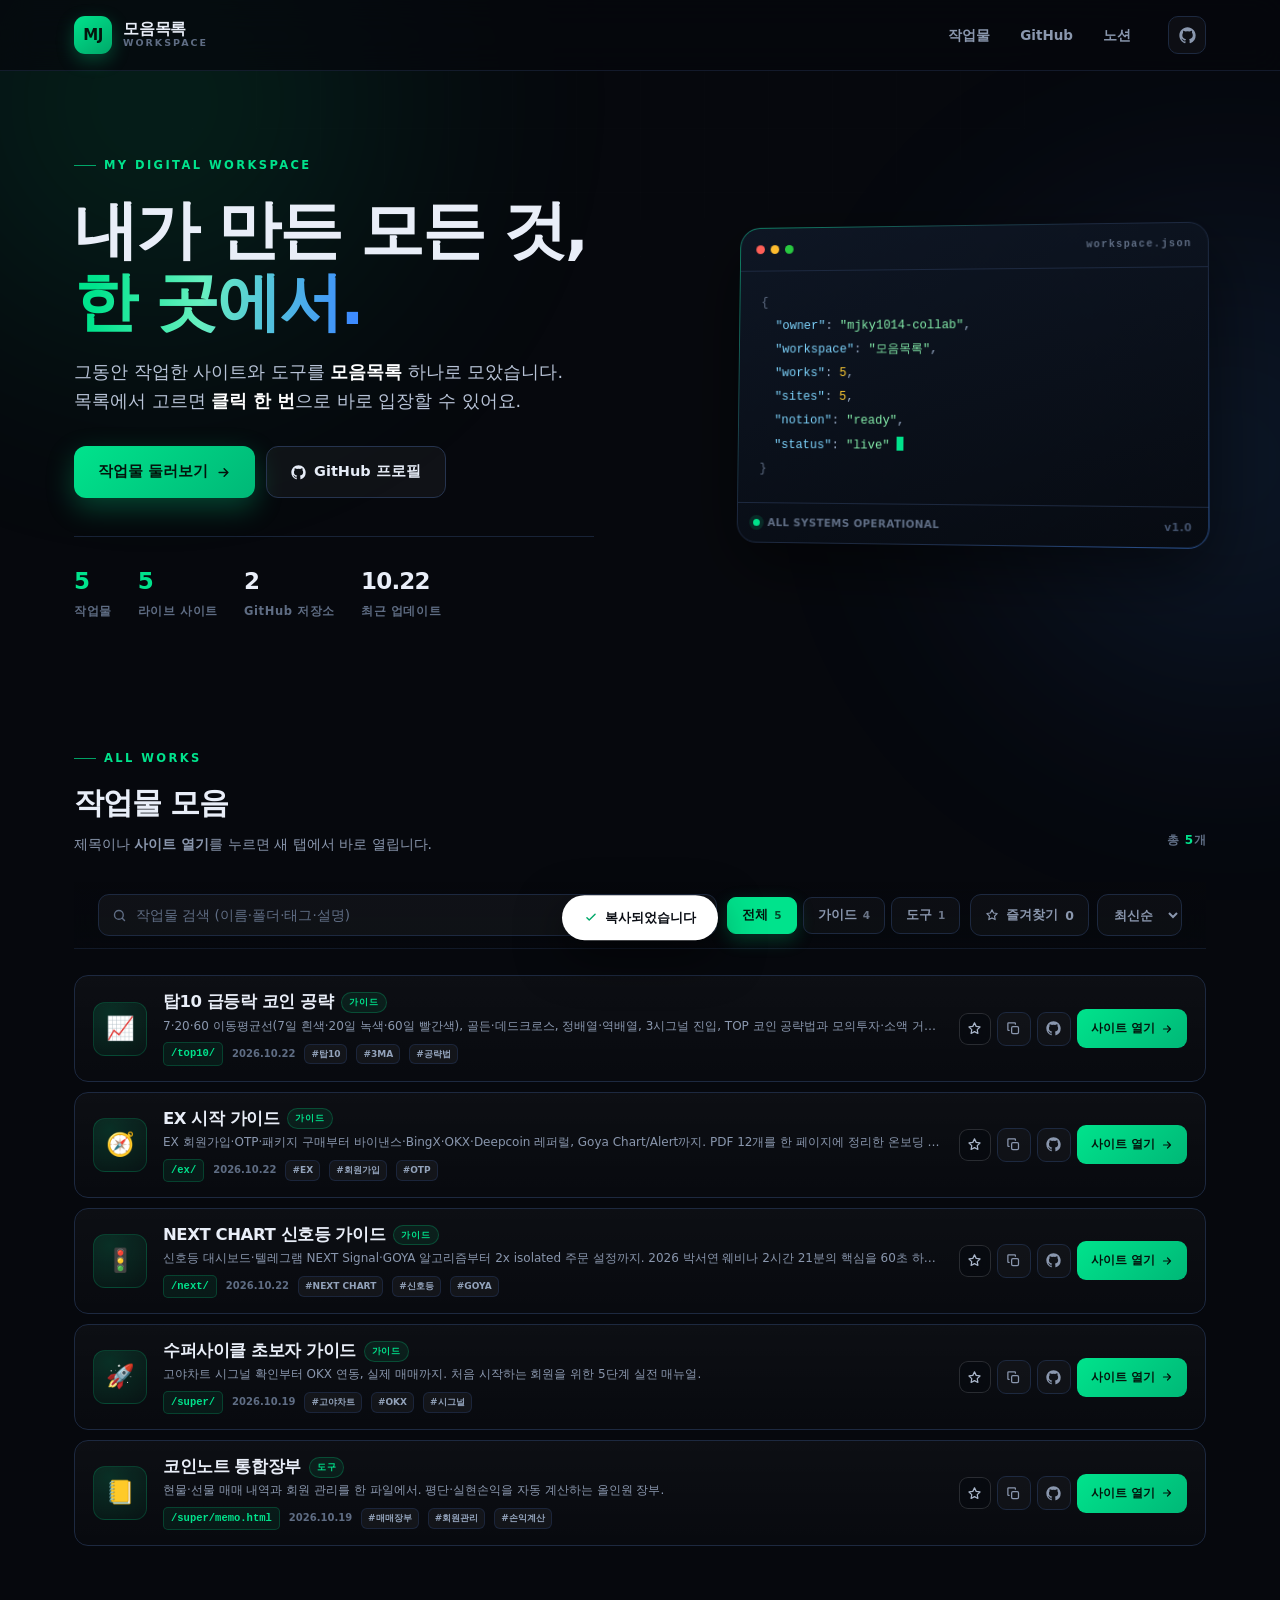
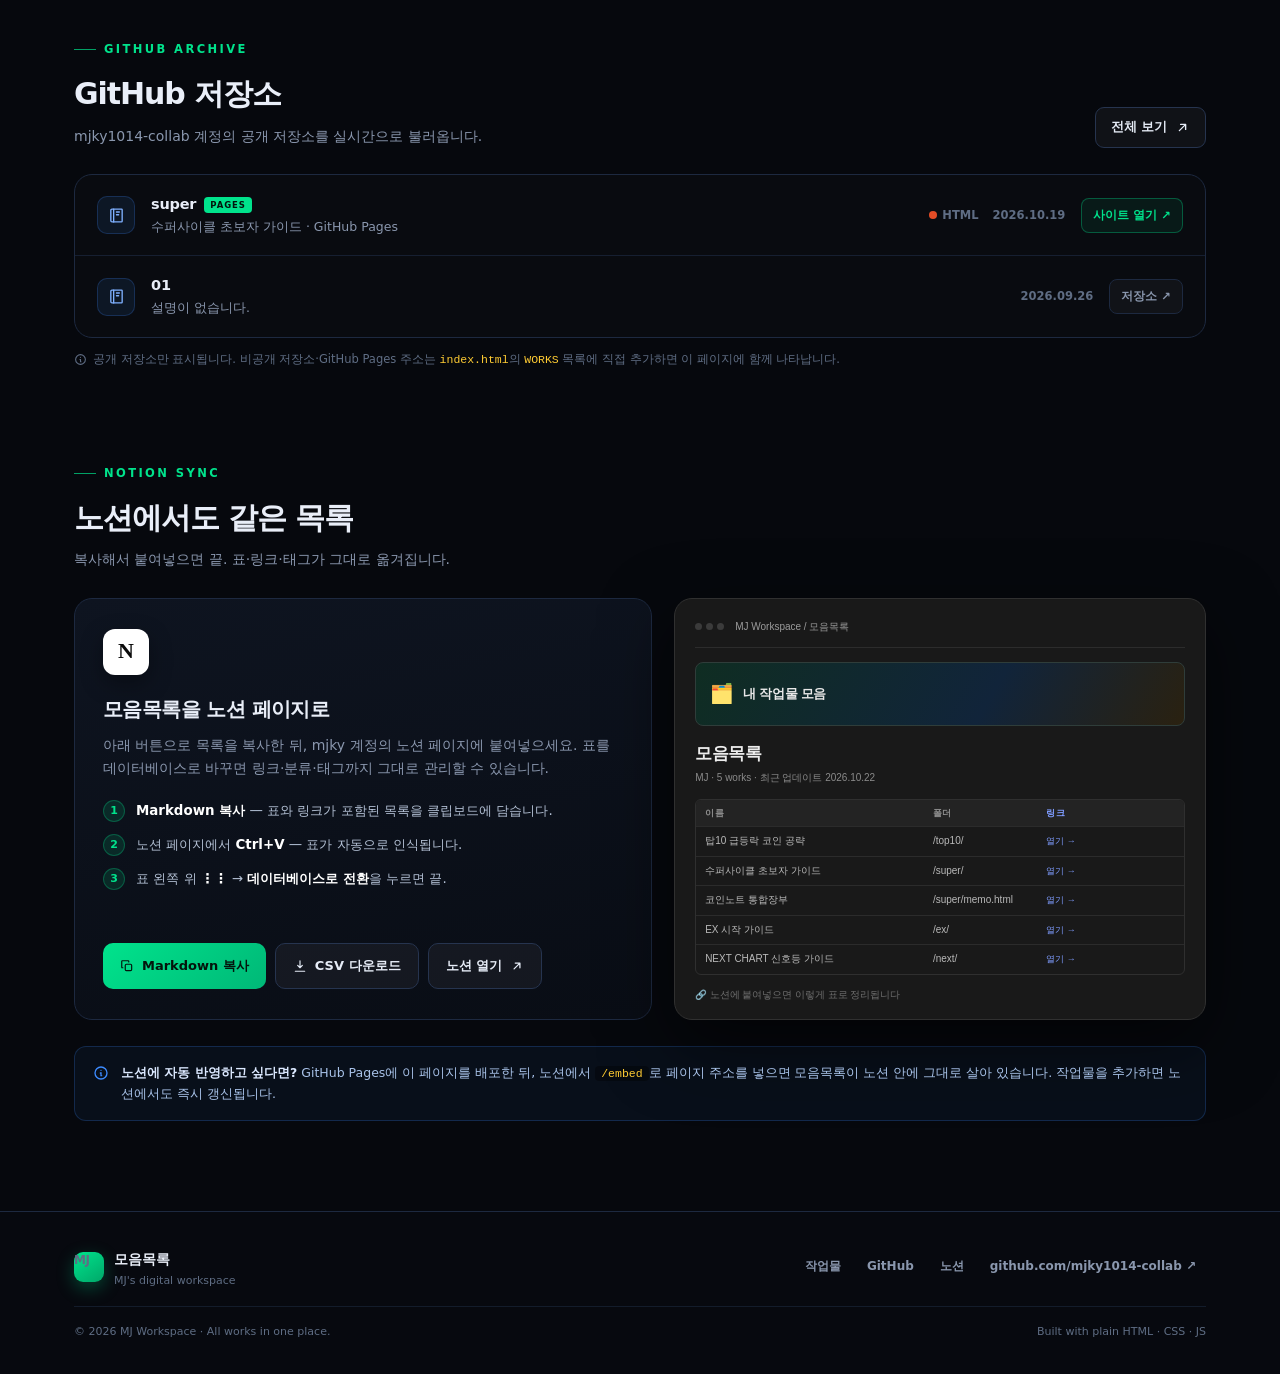
==== commit 74d3071d: "Add files via upload" ====
--- a/index.html
+++ b/index.html
@@ -734,11 +734,11 @@
   {
     id: 'top10-guide',
     title: '탑10 급등락 코인 공략',
-    desc: '7·20·60 이동평균선, 골든크로스, 정배열·역배열, S2·LL 시그널과 7가지 트레이딩 원칙. 급등락 코인을 위한 3MA 실전 매뉴얼.',
+    desc: '7·20·60 이동평균선(7일 흰색·20일 녹색·60일 빨간색), 골든·데드크로스, 정배열·역배열, 3시그널 진입, TOP 코인 공략법과 모의투자·소액 거래 원칙.',
     url: 'https://mjky1014-collab.github.io/top10/',
     category: '가이드',
     icon: '📈',
-    tags: ['탑10', '3MA', '급등락', 'S2', 'LL'],
+    tags: ['탑10', '3MA', '공략법', '모의투자', 'S2'],
     cover: 'https://mjky1014-collab.github.io/top10/cover.svg',
     badge: '3MA × TOP10',
     date: '2026-10-22',
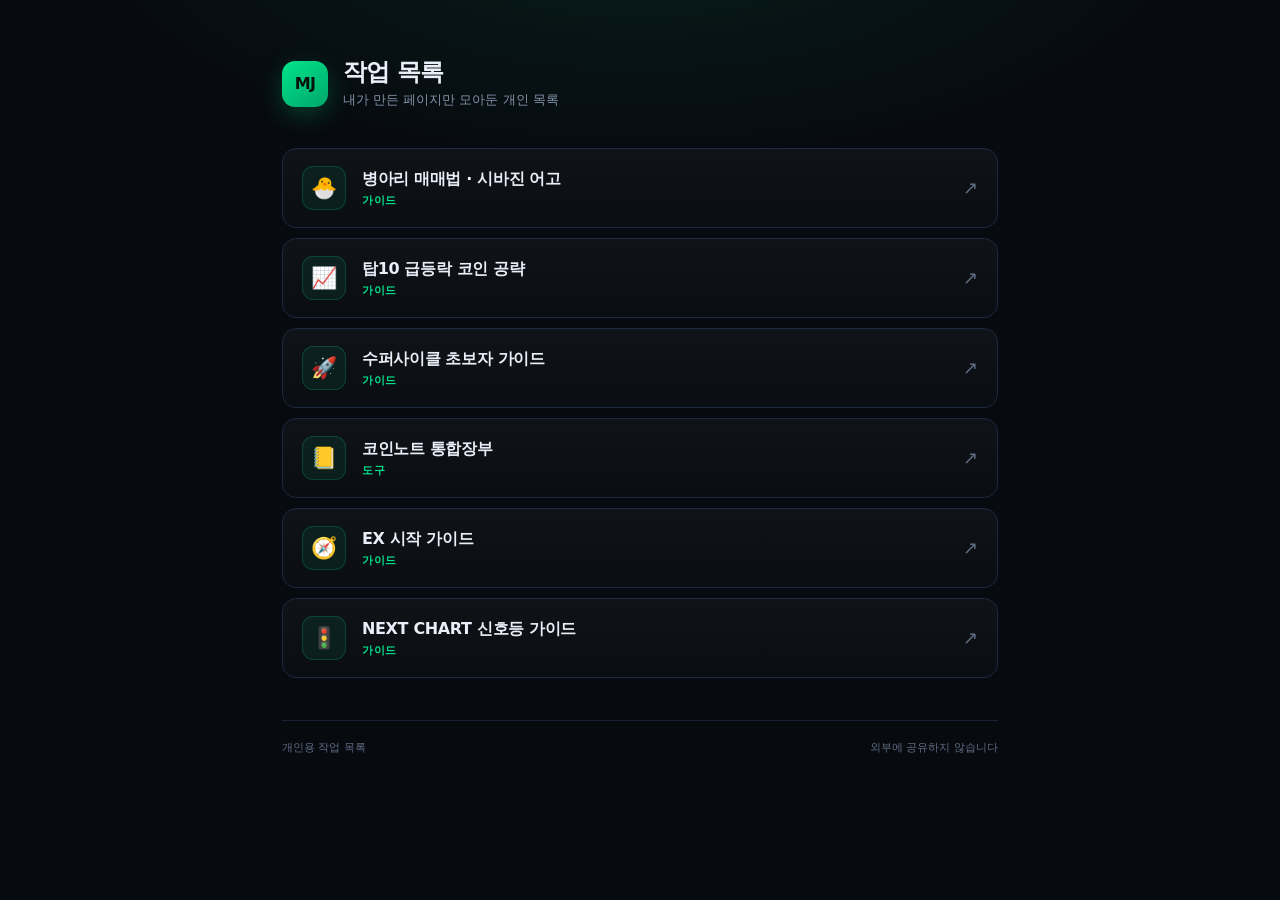
==== commit 84bed31a: "Simplify personal work index" ====
--- a/index.html
+++ b/index.html
@@ -3,1215 +3,146 @@
 <head>
 <meta charset="UTF-8">
 <meta name="viewport" content="width=device-width, initial-scale=1.0">
-<title>모음목록 | MJ Workspace</title>
-<meta name="description" content="MJ가 만든 모든 작업물을 한눈에 보고, 클릭 한 번으로 바로 입장하는 개인 작업 모음 랜딩페이지.">
-<meta name="theme-color" content="#06080d">
-<meta property="og:type" content="website">
-<meta property="og:title" content="모음목록 | MJ Workspace">
-<meta property="og:description" content="내가 만든 모든 것, 한 곳에서. 작업물을 골라 바로 입장하세요.">
-<meta property="og:image" content="https://mjky1014-collab.github.io/super/assets/hero_chart.jpg">
-<link rel="icon" href="data:image/svg+xml,%3Csvg xmlns='http://www.w3.org/2000/svg' viewBox='0 0 64 64'%3E%3Crect width='64' height='64' rx='16' fill='%2300e38c'/%3E%3Ctext x='32' y='43' font-family='Arial,sans-serif' font-size='28' font-weight='900' text-anchor='middle' fill='%2304140c'%3EMJ%3C/text%3E%3C/svg%3E">
+<title>작업 목록 | MJ</title>
+<meta name="robots" content="noindex, nofollow, noarchive">
+<meta name="theme-color" content="#070a0f">
 <style>
 :root{
-  --bg:#06080d;
-  --bg2:#0a0e17;
-  --card:#0e1420;
-  --card2:#121a29;
+  --bg:#070a0f;
+  --card:#0d1420;
+  --card-hover:#101a28;
   --line:#1d2940;
-  --line2:#26344f;
+  --line-hover:rgba(0,227,140,.55);
   --txt:#e9eef8;
-  --sub:#8a97ae;
+  --sub:#8493aa;
   --muted:#5f6d84;
   --green:#00e38c;
-  --green-dark:#00b873;
-  --gold:#ffcc33;
-  --blue:#3d8bff;
-  --red:#ff5c6e;
-  --radius:18px;
-  --shadow:0 24px 70px rgba(0,0,0,.55);
-  --max:1180px;
+  --radius:14px;
 }
 *{margin:0;padding:0;box-sizing:border-box}
-html{scroll-behavior:smooth;scroll-padding-top:96px}
 body{
-  background:var(--bg);color:var(--txt);line-height:1.65;overflow-x:hidden;
+  min-height:100vh;
+  background:
+    radial-gradient(ellipse 70% 45% at 50% -10%,rgba(0,227,140,.09),transparent 65%),
+    var(--bg);
+  color:var(--txt);
   font-family:'Pretendard','Pretendard Variable','Apple SD Gothic Neo','Malgun Gothic',system-ui,sans-serif;
   -webkit-font-smoothing:antialiased;
+  line-height:1.55;
 }
-img{max-width:100%;display:block}
 a{color:inherit;text-decoration:none}
-button,input,select{font-family:inherit;color:inherit}
-button{cursor:pointer;border:none;background:none}
-::selection{background:rgba(0,227,140,.3);color:#fff}
-:focus-visible{outline:2px solid var(--green);outline-offset:3px;border-radius:6px}
-
-/* ── 배경 ── */
-.bg-fx{position:fixed;inset:0;pointer-events:none;z-index:0;overflow:hidden}
-.bg-fx::before,.bg-fx::after{content:'';position:absolute;width:60vw;height:60vw;border-radius:50%;filter:blur(120px);opacity:.16}
-.bg-fx::before{top:-22vw;left:-18vw;background:radial-gradient(circle,var(--green),transparent 65%)}
-.bg-fx::after{top:6vw;right:-26vw;background:radial-gradient(circle,var(--blue),transparent 65%)}
-.bg-grid{
-  position:fixed;inset:0;z-index:0;pointer-events:none;opacity:.35;
-  background-image:linear-gradient(rgba(255,255,255,.028) 1px,transparent 1px),linear-gradient(90deg,rgba(255,255,255,.028) 1px,transparent 1px);
-  background-size:64px 64px;
-  mask-image:radial-gradient(ellipse 90% 60% at 50% 0%,#000 30%,transparent 80%);
-  -webkit-mask-image:radial-gradient(ellipse 90% 60% at 50% 0%,#000 30%,transparent 80%);
+.wrap{max-width:760px;margin:0 auto;padding:58px 22px 76px}
+.head{display:flex;align-items:center;gap:15px;margin-bottom:38px}
+.mark{
+  width:46px;height:46px;border-radius:13px;display:grid;place-items:center;flex:none;
+  background:linear-gradient(145deg,var(--green),#00a869);color:#04140c;
+  font-size:16px;font-weight:900;letter-spacing:-.6px;
+  box-shadow:0 8px 24px rgba(0,227,140,.22)
 }
-
-/* ── 공통 ── */
-.wrap{max-width:var(--max);margin:0 auto;padding:0 24px;position:relative;z-index:1}
-.skip{position:absolute;left:-9999px;top:0;background:var(--green);color:#04140c;padding:10px 18px;border-radius:0 0 10px 0;font-weight:800;z-index:200}
-.skip:focus{left:0}
-.eyebrow{display:inline-flex;align-items:center;gap:8px;font-size:11.5px;font-weight:800;letter-spacing:2.4px;color:var(--green);text-transform:uppercase}
-.eyebrow::before{content:'';width:22px;height:1px;background:var(--green);opacity:.7}
-
-/* ── 헤더 ── */
-.site-header{
-  position:fixed;top:0;left:0;right:0;z-index:100;
-  background:rgba(6,8,13,.72);backdrop-filter:blur(16px);-webkit-backdrop-filter:blur(16px);
-  border-bottom:1px solid rgba(29,41,64,.6)
+.head h1{font-size:24px;font-weight:900;letter-spacing:-.9px;line-height:1.2}
+.head p{color:var(--sub);font-size:13px;margin-top:3px}
+.list{display:flex;flex-direction:column;gap:10px}
+.item{
+  display:flex;align-items:center;gap:16px;
+  padding:17px 19px;border:1px solid var(--line);border-radius:var(--radius);
+  background:linear-gradient(180deg,rgba(255,255,255,.035),rgba(255,255,255,.012));
+  transition:transform .22s,border-color .22s,background .22s
 }
-.header-in{max-width:var(--max);margin:0 auto;padding:0 24px;height:70px;display:flex;align-items:center;gap:18px}
-.brand{display:flex;align-items:center;gap:11px;flex:none}
-.brand-mark{
-  width:38px;height:38px;border-radius:11px;display:grid;place-items:center;flex:none;
-  background:linear-gradient(145deg,var(--green),#00a869);color:#04140c;font-weight:900;font-size:15px;letter-spacing:-.5px;
-  box-shadow:0 6px 18px rgba(0,227,140,.28)
+.item:hover{transform:translateY(-2px);border-color:var(--line-hover);background:var(--card-hover)}
+.item:focus-visible{outline:2px solid var(--green);outline-offset:3px}
+.icon{
+  width:44px;height:44px;border-radius:11px;display:grid;place-items:center;flex:none;
+  font-size:21px;background:rgba(0,227,140,.08);border:1px solid rgba(0,227,140,.18)
 }
-.brand-txt{display:flex;flex-direction:column;line-height:1.15}
-.brand-txt b{font-size:15.5px;font-weight:900;letter-spacing:-.2px}
-.brand-txt span{font-size:9.5px;font-weight:800;letter-spacing:2px;color:var(--muted)}
-.header-nav{display:flex;align-items:center;gap:4px;margin-left:auto}
-.header-nav a{
-  font-size:13.5px;font-weight:700;color:var(--sub);padding:8px 13px;border-radius:9px;transition:.2s
-}
-.header-nav a:hover{color:#fff;background:rgba(255,255,255,.05)}
-.header-actions{display:flex;align-items:center;gap:8px;margin-left:6px}
-.icon-btn{
-  width:38px;height:38px;border-radius:10px;display:grid;place-items:center;
-  border:1px solid var(--line);background:rgba(255,255,255,.03);color:var(--sub);transition:.22s
-}
-.icon-btn:hover{color:#fff;border-color:var(--line2);background:rgba(255,255,255,.07);transform:translateY(-1px)}
-.icon-btn svg{width:17px;height:17px}
-.menu-btn{display:none}
-
-/* ── 히어로 ── */
-.hero{padding:148px 0 54px}
-.hero-grid{display:grid;grid-template-columns:1.12fr .88fr;gap:54px;align-items:center}
-.hero h1{font-size:clamp(36px,5.6vw,64px);font-weight:900;line-height:1.12;letter-spacing:-2.4px;margin:20px 0 20px}
-.hero h1 .grad{
-  background:linear-gradient(96deg,var(--green) 8%,#66f0bf 44%,var(--blue) 96%);
-  -webkit-background-clip:text;background-clip:text;color:transparent
-}
-.hero-lead{color:#b9c4d8;font-size:clamp(15px,1.5vw,17.5px);max-width:530px}
-.hero-lead b{color:#fff;font-weight:800}
-.hero-cta{display:flex;gap:11px;flex-wrap:wrap;margin-top:30px}
-.btn{
-  display:inline-flex;align-items:center;justify-content:center;gap:8px;
-  font-size:14.5px;font-weight:800;padding:13px 24px;border-radius:12px;transition:.25s;white-space:nowrap
-}
-.btn-primary{background:linear-gradient(135deg,var(--green),#00b877);color:#04140c;box-shadow:0 10px 28px rgba(0,227,140,.28)}
-.btn-primary:hover{transform:translateY(-2px);box-shadow:0 16px 38px rgba(0,227,140,.42)}
-.btn-ghost{background:rgba(255,255,255,.045);border:1px solid var(--line2);color:#e6ecf7}
-.btn-ghost:hover{background:rgba(255,255,255,.09);transform:translateY(-2px)}
-.btn svg{width:15px;height:15px}
-
-.hero-stats{display:flex;gap:26px;flex-wrap:wrap;margin-top:38px;padding-top:26px;border-top:1px solid rgba(29,41,64,.85);max-width:520px}
-.hero-stats div{display:flex;flex-direction:column;gap:1px}
-.hero-stats b{font-size:23px;font-weight:900;letter-spacing:-.8px;font-variant-numeric:tabular-nums}
-.hero-stats b em{font-style:normal;color:var(--green)}
-.hero-stats span{font-size:11.5px;font-weight:700;color:var(--muted);letter-spacing:.6px}
-
-/* 히어로 패널 */
-.hero-panel{
-  position:relative;background:linear-gradient(165deg,#0e1624,#070b12);
-  border:1px solid var(--line);border-radius:20px;box-shadow:var(--shadow);
-  transform:perspective(1400px) rotateY(-7deg) rotateX(2.5deg);
-  transition:transform .6s cubic-bezier(.2,.7,.3,1)
-}
-.hero-panel:hover{transform:perspective(1400px) rotateY(0) rotateX(0)}
-.hero-panel::before{
-  content:'';position:absolute;inset:-1px;border-radius:21px;padding:1px;pointer-events:none;
-  background:linear-gradient(140deg,rgba(0,227,140,.5),transparent 40%,transparent 62%,rgba(61,139,255,.45));
-  -webkit-mask:linear-gradient(#000 0 0) content-box,linear-gradient(#000 0 0);
-  -webkit-mask-composite:xor;mask-composite:exclude
-}
-.panel-bar{display:flex;align-items:center;gap:6px;padding:13px 16px;border-bottom:1px solid var(--line)}
-.panel-bar i{width:9px;height:9px;border-radius:50%;background:#2a3850}
-.panel-bar i:nth-child(1){background:#ff5f57}
-.panel-bar i:nth-child(2){background:#febc2e}
-.panel-bar i:nth-child(3){background:#28c840}
-.panel-bar span{margin-left:auto;font-size:10px;font-weight:700;letter-spacing:1.4px;color:var(--muted);font-family:ui-monospace,Consolas,monospace}
-.panel-body{padding:20px 22px 22px;font-family:ui-monospace,'Cascadia Code',Consolas,monospace;font-size:12.4px;line-height:1.95;color:#9db0cc}
-.panel-body .k{color:#7dd3fc}
-.panel-body .s{color:#86efac}
-.panel-body .n{color:var(--gold)}
-.panel-body .p{color:var(--muted)}
-.panel-body .cursor{display:inline-block;width:7px;height:14px;background:var(--green);vertical-align:-2px;animation:blink 1.1s steps(1) infinite}
-@keyframes blink{50%{opacity:0}}
-.panel-foot{display:flex;align-items:center;gap:8px;border-top:1px solid var(--line);padding:11px 16px;font-size:10.5px;font-weight:700;color:var(--muted);letter-spacing:.4px}
-.live-dot{width:7px;height:7px;border-radius:50%;background:var(--green);box-shadow:0 0 0 4px rgba(0,227,140,.13);animation:pulse 2s infinite}
-@keyframes pulse{50%{box-shadow:0 0 0 8px rgba(0,227,140,0)}}
-.panel-foot .right{margin-left:auto;color:#41506a}
-
-/* ── 섹션 헤드 ── */
-section{position:relative;z-index:1}
-.sec{padding:66px 0 20px}
-.sec-head{display:flex;align-items:flex-end;justify-content:space-between;gap:20px;margin-bottom:26px;flex-wrap:wrap}
-.sec-head h2{font-size:clamp(22px,2.8vw,30px);font-weight:900;letter-spacing:-1.1px;margin-top:10px}
-.sec-head p{color:var(--sub);font-size:14px;margin-top:6px}
-.sec-head .count{font-size:12px;font-weight:800;color:var(--muted);letter-spacing:.5px;padding-bottom:6px}
-.sec-head .count b{color:var(--green)}
-
-/* ── 툴바 ── */
-.toolbar{
-  position:sticky;top:70px;z-index:50;margin:0 0 26px;padding:12px 0;
-  background:linear-gradient(180deg,rgba(6,8,13,.94),rgba(6,8,13,.82));
-  backdrop-filter:blur(14px);-webkit-backdrop-filter:blur(14px);
-  border-bottom:1px solid rgba(29,41,64,.55)
-}
-.toolbar-in{max-width:var(--max);margin:0 auto;padding:0 24px;display:flex;align-items:center;gap:10px;flex-wrap:wrap}
-.search{
-  flex:1 1 250px;min-width:200px;display:flex;align-items:center;gap:9px;
-  background:rgba(255,255,255,.04);border:1px solid var(--line);border-radius:11px;padding:0 13px;height:42px;transition:.22s
-}
-.search:focus-within{border-color:rgba(0,227,140,.55);background:rgba(0,227,140,.05);box-shadow:0 0 0 3px rgba(0,227,140,.08)}
-.search svg{width:15px;height:15px;color:var(--muted);flex:none}
-.search input{flex:1;background:none;border:none;outline:none;font-size:13.5px;min-width:0}
-.search input::placeholder{color:var(--muted)}
-.search kbd{
-  flex:none;font-family:inherit;font-size:10px;font-weight:800;color:var(--muted);
-  border:1px solid var(--line2);border-radius:5px;padding:1px 6px;background:rgba(255,255,255,.03)
-}
-.chips{display:flex;gap:6px;flex-wrap:wrap}
-.chip{
-  font-size:12.5px;font-weight:800;color:var(--sub);padding:9px 14px;border-radius:9px;
-  border:1px solid var(--line);background:rgba(255,255,255,.028);transition:.2s;display:flex;align-items:center;gap:6px
-}
-.chip:hover{color:#fff;border-color:var(--line2)}
-.chip.active{color:#04140c;background:var(--green);border-color:var(--green);box-shadow:0 6px 18px rgba(0,227,140,.22)}
-.chip .n{font-size:10.5px;opacity:.75;font-variant-numeric:tabular-nums}
-.tool-right{display:flex;align-items:center;gap:8px;margin-left:auto}
-.fav-filter{
-  display:flex;align-items:center;gap:7px;height:42px;padding:0 14px;border-radius:11px;
-  border:1px solid var(--line);background:rgba(255,255,255,.028);font-size:12.5px;font-weight:800;color:var(--sub);transition:.2s
-}
-.fav-filter:hover{color:#fff;border-color:var(--line2)}
-.fav-filter.on{color:var(--gold);border-color:rgba(255,204,51,.45);background:rgba(255,204,51,.08)}
-.fav-filter svg{width:14px;height:14px}
-.sort{
-  height:42px;padding:0 12px;border-radius:11px;border:1px solid var(--line);
-  background:rgba(255,255,255,.028);font-size:12.5px;font-weight:700;color:var(--sub);outline:none;cursor:pointer
-}
-.sort:hover{border-color:var(--line2)}
-.sort option{background:#0d131e;color:#e9eef8}
-
-/* ── 카드 ── */
-.grid{display:grid;grid-template-columns:repeat(auto-fill,minmax(330px,1fr));gap:22px}
-.card{
-  position:relative;background:linear-gradient(170deg,var(--card),#090d15);
-  border:1px solid var(--line);border-radius:var(--radius);overflow:hidden;
-  display:flex;flex-direction:column;transition:transform .35s cubic-bezier(.2,.7,.3,1),border-color .3s,box-shadow .35s
-}
-.card:hover{transform:translateY(-6px);border-color:rgba(0,227,140,.42);box-shadow:0 24px 60px rgba(0,0,0,.5)}
-.card:focus-within{border-color:rgba(0,227,140,.5)}
-.cover{position:relative;aspect-ratio:16/9.6;overflow:hidden;background:#080c14;flex:none}
-.cover-link{position:absolute;inset:0;z-index:1}
-.cover>img{width:100%;height:100%;object-fit:cover;opacity:.82;transition:transform .7s cubic-bezier(.2,.7,.3,1),opacity .4s}
-.card:hover .cover>img{transform:scale(1.06);opacity:1}
-.cover::after{
-  content:'';position:absolute;inset:0;
-  background:linear-gradient(180deg,rgba(6,8,13,.15) 0%,rgba(6,8,13,.05) 45%,rgba(6,8,13,.92) 100%)
-}
-.cover-top{position:absolute;top:12px;left:12px;right:12px;display:flex;align-items:center;gap:8px;z-index:2}
-.pill{
-  font-size:10.5px;font-weight:800;letter-spacing:.7px;padding:5px 10px;border-radius:99px;
-  background:rgba(7,10,16,.72);border:1px solid rgba(255,255,255,.14);color:#dfe7f4;backdrop-filter:blur(6px)
-}
-.pill.green{color:var(--green);border-color:rgba(0,227,140,.4);background:rgba(0,227,140,.12)}
-.pill.gold{color:var(--gold);border-color:rgba(255,204,51,.38);background:rgba(255,204,51,.1)}
-.cover-top .spacer{margin-left:auto}
-.star{
-  width:32px;height:32px;border-radius:9px;display:grid;place-items:center;z-index:3;
-  background:rgba(7,10,16,.66);border:1px solid rgba(255,255,255,.14);color:#a9b6ca;backdrop-filter:blur(6px);transition:.22s
-}
-.star:hover{color:var(--gold);border-color:rgba(255,204,51,.5);transform:scale(1.08)}
-.star.on{color:var(--gold);background:rgba(255,204,51,.14);border-color:rgba(255,204,51,.5)}
-.star svg{width:15px;height:15px}
-.open-hint{
-  position:absolute;inset:0;z-index:2;display:flex;align-items:center;justify-content:center;gap:8px;
-  opacity:0;transition:.3s;font-size:13px;font-weight:800;color:#04140c;pointer-events:none
-}
-.card:hover .open-hint{opacity:1}
-.open-hint span{
-  display:inline-flex;align-items:center;gap:7px;background:var(--green);padding:10px 18px;border-radius:99px;
-  box-shadow:0 8px 26px rgba(0,227,140,.42);transform:translateY(6px);transition:.3s
-}
-.card:hover .open-hint span{transform:none}
-
-/* 카드 본문 */
-.card-body{padding:20px 22px 0;display:flex;flex-direction:column;flex:1}
-.card-meta{display:flex;align-items:center;gap:8px;margin-bottom:9px}
-.cat{font-size:10.5px;font-weight:900;letter-spacing:1.1px;color:var(--green);text-transform:uppercase}
-.recent{font-size:10px;font-weight:800;color:var(--gold);background:rgba(255,204,51,.1);border:1px solid rgba(255,204,51,.28);padding:1px 7px;border-radius:99px}
-.card h3{font-size:19px;font-weight:900;letter-spacing:-.55px;line-height:1.35}
-.card p{color:var(--sub);font-size:13.8px;margin-top:8px;flex:1}
-.tags{display:flex;gap:5px;flex-wrap:wrap;margin:14px 0 0}
-.tag{font-size:10.5px;font-weight:700;color:#93a3bb;background:rgba(255,255,255,.045);border:1px solid rgba(29,41,64,.9);padding:3px 8px;border-radius:6px}
-.card-foot{display:flex;align-items:center;gap:10px;padding:16px 22px 20px;margin-top:16px;border-top:1px solid rgba(29,41,64,.7)}
-.go{
-  flex:1;display:inline-flex;align-items:center;justify-content:center;gap:7px;
-  padding:11px 16px;border-radius:10px;font-size:13px;font-weight:800;
-  background:linear-gradient(135deg,var(--green),#00b877);color:#04140c;transition:.22s
-}
-.go:hover{box-shadow:0 8px 24px rgba(0,227,140,.35);transform:translateY(-1px)}
-.go svg{width:13px;height:13px;transition:transform .22s}
-.go:hover svg{transform:translateX(3px)}
-.mini{
-  width:38px;height:38px;border-radius:10px;display:grid;place-items:center;flex:none;
-  border:1px solid var(--line);color:var(--sub);background:rgba(255,255,255,.025);transition:.22s
-}
-.mini:hover{color:#fff;border-color:var(--line2);background:rgba(255,255,255,.06)}
-.mini svg{width:15px;height:15px}
-
-/* 장부 목업 */
-.mock{position:absolute;inset:0;display:grid;place-items:center;padding:26px 30px 20px;background:radial-gradient(ellipse at 30% 20%,#13203a,#0a0f18 70%)}
-.mock::before{content:'';position:absolute;inset:0;background-image:linear-gradient(rgba(255,255,255,.045) 1px,transparent 1px);background-size:100% 26px;opacity:.5}
-.mock-win{position:relative;width:100%;max-width:390px;background:#0a1019;border:1px solid #28374f;border-radius:11px;box-shadow:0 22px 45px rgba(0,0,0,.6);overflow:hidden;transform:rotate(-1.4deg);transition:transform .55s}
-.card:hover .mock-win{transform:rotate(0) scale(1.025)}
-.mock-bar{display:flex;align-items:center;gap:5px;padding:8px 11px;border-bottom:1px solid #1b2639;background:#0c141f}
-.mock-bar i{width:6px;height:6px;border-radius:50%;background:#31405a}
-.mock-bar i:first-child{background:#ff5f57}
-.mock-bar i:nth-child(2){background:#febc2e}
-.mock-bar i:nth-child(3){background:#28c840}
-.mock-bar b{margin-left:auto;font-size:8px;letter-spacing:.8px;color:#61718c;font-weight:800}
-.mock-in{padding:11px 13px 12px}
-.mock-h{display:flex;justify-content:space-between;align-items:center;margin-bottom:8px}
-.mock-h b{font-size:10px;font-weight:800;color:#dbe5f5}
-.mock-h span{font-size:8px;color:#00e38c;background:rgba(0,227,140,.1);border:1px solid rgba(0,227,140,.3);border-radius:4px;padding:1px 5px;font-weight:800}
-.mock-row{display:flex;justify-content:space-between;align-items:center;font-size:8.6px;padding:4.5px 0;border-bottom:1px dashed #1a2437;color:#8494ad}
-.mock-row b{color:#dde6f5;font-weight:700;font-size:8.8px}
-.mock-row .up{color:#00e38c;font-weight:800}
-.mock-row .down{color:#ff5c6e;font-weight:800}
-.mock-total{display:flex;justify-content:space-between;align-items:center;margin-top:9px;padding-top:8px;border-top:1px solid #22304a}
-.mock-total span{font-size:8.4px;color:#7183a0}
-.mock-total strong{font-size:11.5px;color:#00e38c;font-weight:900}
-.mock-spark{display:flex;align-items:flex-end;gap:3px;height:26px;margin-top:9px}
-.mock-spark i{flex:1;background:linear-gradient(180deg,#00e38c,#00e38c22);border-radius:2px 2px 0 0;opacity:.8}
-
-/* ── 작업물 목록 (compact) ── */
-.work-list{display:grid;gap:10px}
-.work-row{
-  display:grid;grid-template-columns:54px minmax(0,1fr) auto;gap:16px;align-items:center;
-  padding:15px 18px;background:linear-gradient(180deg,rgba(255,255,255,.032),rgba(255,255,255,.012));
-  border:1px solid var(--line);border-radius:14px;transition:transform .25s,border-color .25s,background .25s
-}
-.work-row:hover{transform:translateY(-2px);border-color:rgba(0,227,140,.35);background:rgba(255,255,255,.045)}
-.work-row:focus-within{border-color:rgba(0,227,140,.5)}
-.wr-ico{
-  width:54px;height:54px;border-radius:12px;display:grid;place-items:center;font-size:23px;
-  background:radial-gradient(circle at 30% 20%,rgba(0,227,140,.16),rgba(0,227,140,.04));
-  border:1px solid rgba(0,227,140,.18)
-}
-.wr-main{min-width:0}
-.wr-title{display:flex;align-items:center;gap:8px;flex-wrap:wrap;min-width:0}
-.wr-title h3{font-size:16.5px;font-weight:900;letter-spacing:-.45px;line-height:1.35;margin:0}
-.wr-link:hover{color:var(--green)}
-.wr-cat{font-size:9px;font-weight:900;letter-spacing:.8px;color:var(--green);background:rgba(0,227,140,.08);border:1px solid rgba(0,227,140,.24);padding:2px 7px;border-radius:99px;white-space:nowrap}
-.wr-recent{font-size:9px;font-weight:800;color:var(--gold);background:rgba(255,204,51,.1);border:1px solid rgba(255,204,51,.28);padding:1px 6px;border-radius:99px;white-space:nowrap}
-.wr-desc{font-size:12px;line-height:1.55;color:var(--sub);margin:3px 0 7px;white-space:nowrap;overflow:hidden;text-overflow:ellipsis}
-.wr-meta{display:flex;align-items:center;gap:9px;flex-wrap:wrap;font-size:10px;font-weight:700;color:var(--muted)}
-.wr-folder{font-family:'SFMono-Regular',Consolas,'Liberation Mono',monospace;font-size:10.5px;color:var(--green);background:rgba(0,227,140,.07);border:1px solid rgba(0,227,140,.2);border-radius:5px;padding:2px 7px;white-space:nowrap}
-.wr-meta .tag{font-size:9px;padding:2px 6px}
-.wr-actions{display:flex;align-items:center;gap:6px;flex:none}
-.wr-actions .mini{width:34px;height:34px;border-radius:9px}
-.wr-open{
-  display:inline-flex;align-items:center;gap:6px;padding:10px 14px;border-radius:9px;white-space:nowrap;
-  font-size:11.5px;font-weight:900;color:#04140c;background:linear-gradient(135deg,var(--green),#00b877);transition:.22s
-}
-.wr-open:hover{box-shadow:0 8px 22px rgba(0,227,140,.35);transform:translateY(-1px)}
-.wr-open svg{width:12px;height:12px}
-@media(max-width:760px){
-  .work-row{grid-template-columns:46px minmax(0,1fr);gap:12px;padding:14px;align-items:start}
-  .wr-ico{width:46px;height:46px;font-size:20px;border-radius:10px;margin-top:2px}
-  .wr-title h3{font-size:15.5px}
-  .wr-desc{white-space:normal;display:-webkit-box;-webkit-line-clamp:2;-webkit-box-orient:vertical}
-  .wr-actions{grid-column:1/-1;justify-content:flex-end;border-top:1px solid rgba(29,41,64,.7);padding-top:10px;margin-top:2px}
-}
-@media(max-width:430px){
-  .wr-actions{justify-content:space-between}
-  .wr-open{flex:1;justify-content:center}
-}
-
-/* ── 빈 상태 ── */
-.empty{
-  grid-column:1/-1;text-align:center;padding:64px 24px;border:1px dashed var(--line2);border-radius:var(--radius);
-  background:rgba(255,255,255,.015);color:var(--sub)
-}
-.empty .big{font-size:38px;margin-bottom:10px}
-.empty b{display:block;color:#fff;font-size:17px;margin-bottom:4px}
-.empty span{font-size:13.5px}
-
-/* ── GitHub 저장소 ── */
-.repo-list{border:1px solid var(--line);border-radius:var(--radius);overflow:hidden;background:rgba(255,255,255,.014)}
-.repo{
-  display:flex;align-items:center;gap:16px;padding:18px 22px;border-bottom:1px solid rgba(29,41,64,.7);
-  transition:.22s;position:relative
-}
-.repo:last-child{border-bottom:0}
-.repo:hover{background:rgba(255,255,255,.032)}
-.repo-ico{
-  width:38px;height:38px;border-radius:10px;flex:none;display:grid;place-items:center;
-  background:rgba(61,139,255,.09);border:1px solid rgba(61,139,255,.22);color:#7fb0ff
-}
-.repo-ico svg{width:17px;height:17px}
-.repo-main{min-width:0;flex:1}
-.repo-main b{display:flex;align-items:center;gap:8px;font-size:14.5px;font-weight:800;letter-spacing:-.2px}
-.repo-main b .fork{font-size:9.5px;font-weight:800;color:var(--muted);border:1px solid var(--line2);padding:0 5px;border-radius:4px}
-.pages-pill{font-size:8.5px;font-weight:900;letter-spacing:.9px;color:#04140c;background:var(--green);padding:1px 6px;border-radius:4px}
-.repo-name:hover{color:var(--green)}
-.repo-go{
-  flex:none;display:inline-flex;align-items:center;gap:5px;font-size:11.5px;font-weight:800;
-  color:var(--green);border:1px solid rgba(0,227,140,.32);background:rgba(0,227,140,.07);
-  padding:7px 11px;border-radius:8px;transition:.2s;white-space:nowrap
-}
-.repo-go:hover{background:rgba(0,227,140,.16);border-color:rgba(0,227,140,.55)}
-.repo-go.muted{color:var(--sub);border-color:var(--line);background:rgba(255,255,255,.03)}
-.repo-go.muted:hover{color:#fff;border-color:var(--line2)}
-.repo-main p{font-size:12.5px;color:var(--sub);white-space:nowrap;overflow:hidden;text-overflow:ellipsis}
-.repo-meta{display:flex;align-items:center;gap:14px;flex:none;font-size:11.5px;color:var(--muted);font-weight:700}
-.repo-meta .lang{display:flex;align-items:center;gap:5px}
-.repo-meta .lang i{width:8px;height:8px;border-radius:50%;background:#8b98b0}
-.repo .arrow{color:var(--muted);transition:.22s;flex:none}
-.repo:hover .arrow{color:var(--green);transform:translate(2px,-2px)}
-.repo-note{font-size:11.5px;color:var(--muted);margin-top:12px;display:flex;gap:6px;align-items:flex-start}
-.repo-note svg{width:13px;height:13px;flex:none;margin-top:3px}
-.repo-status{padding:22px;text-align:center;color:var(--muted);font-size:12.5px}
-
-/* ── 노션 ── */
-.notion-wrap{display:grid;grid-template-columns:1fr .92fr;gap:22px;align-items:stretch}
-.notion-card{
-  background:linear-gradient(170deg,var(--card),#090d15);border:1px solid var(--line);
-  border-radius:var(--radius);padding:30px 28px;display:flex;flex-direction:column
-}
-.notion-icon{
-  width:46px;height:46px;border-radius:12px;display:grid;place-items:center;background:#fff;color:#0b0b0b;
-  font-weight:900;font-size:22px;font-family:Georgia,serif;margin-bottom:18px;box-shadow:0 8px 22px rgba(0,0,0,.35)
-}
-.notion-card h3{font-size:20px;font-weight:900;letter-spacing:-.6px;margin-bottom:8px}
-.notion-card>p{color:var(--sub);font-size:14px}
-.steps{list-style:none;margin:20px 0 0;display:flex;flex-direction:column;gap:12px;flex:1}
-.steps li{display:flex;gap:11px;font-size:13.4px;color:#b3c0d4}
-.steps li i{
-  flex:none;width:22px;height:22px;border-radius:50%;display:grid;place-items:center;font-style:normal;
-  font-size:11px;font-weight:900;background:rgba(0,227,140,.12);color:var(--green);border:1px solid rgba(0,227,140,.28)
-}
-.steps li b{color:#fff}
-.notion-btns{display:flex;gap:9px;flex-wrap:wrap;margin-top:24px}
-.notion-btns .btn{font-size:13px;padding:11px 17px;border-radius:10px}
-.notion-btns .btn-primary{box-shadow:none}
-.notion-btns .btn svg{width:14px;height:14px}
-
-/* 노션 미리보기 */
-.notion-preview{
-  background:#191919;border:1px solid #303030;border-radius:var(--radius);padding:20px 20px 16px;
-  font-family:'Pretendard','Segoe UI',sans-serif;display:flex;flex-direction:column;box-shadow:var(--shadow)
-}
-.np-top{display:flex;align-items:center;gap:7px;font-size:10px;color:#9b9b9b;padding-bottom:12px;border-bottom:1px solid #2c2c2c}
-.np-top .dots{display:flex;gap:4px;margin-right:4px}
-.np-top .dots i{width:7px;height:7px;border-radius:50%;background:#3b3b3b}
-.np-cover{height:64px;border-radius:8px;margin:14px 0 0;background:linear-gradient(120deg,#0f2d22,#11243a 60%,#2a2110);border:1px solid #2f3d3a;display:flex;align-items:center;padding:0 14px;gap:9px}
-.np-cover span{font-size:19px}
-.np-cover b{font-size:13px;color:#e8e8e8;font-weight:800;letter-spacing:-.3px}
-.np-title{font-size:17px;font-weight:800;color:#ededed;margin:14px 0 2px;letter-spacing:-.4px}
-.np-sub{font-size:10px;color:#8a8a8a;margin-bottom:12px}
-.np-table{border:1px solid #2f2f2f;border-radius:6px;overflow:hidden;font-size:10px}
-.np-tr{display:grid;grid-template-columns:1.55fr .75fr .9fr;gap:6px;padding:6px 9px;border-bottom:1px solid #2b2b2b;color:#b9b9b9;align-items:center}
-.np-tr:last-child{border-bottom:0}
-.np-th{background:#232323;color:#8f8f8f;font-weight:700;font-size:9px;letter-spacing:.4px}
-.np-tr span:last-child{color:#7f9cff;font-size:9px;white-space:nowrap;overflow:hidden;text-overflow:ellipsis}
-.np-foot{margin-top:auto;padding-top:12px;font-size:9.5px;color:#6f6f6f;display:flex;align-items:center;gap:5px}
-
-/* ── 안내 배너 ── */
-.tip-banner{
-  margin-top:26px;display:flex;gap:12px;align-items:flex-start;padding:16px 18px;border-radius:12px;
-  background:rgba(61,139,255,.055);border:1px solid rgba(61,139,255,.22);color:#a9c3ea;font-size:12.5px
-}
-.tip-banner svg{width:16px;height:16px;flex:none;margin-top:2px;color:var(--blue)}
-.tip-banner b{color:#dbe8ff}
-.tip-banner code{background:rgba(0,0,0,.35);padding:1px 6px;border-radius:4px;color:var(--gold);font-size:11.5px}
-
-/* ── 푸터 ── */
-footer{margin-top:70px;border-top:1px solid var(--line);background:rgba(8,11,18,.65);position:relative;z-index:1}
-.foot-in{max-width:var(--max);margin:0 auto;padding:34px 24px;display:flex;align-items:center;gap:18px;flex-wrap:wrap}
-.foot-brand{display:flex;align-items:center;gap:10px}
-.foot-brand .brand-mark{width:30px;height:30px;border-radius:9px;font-size:12px}
-.foot-brand b{font-size:13.5px;font-weight:900}
-.foot-brand span{font-size:11px;color:var(--muted);display:block;line-height:1.4}
-.foot-links{display:flex;gap:6px;margin-left:auto;flex-wrap:wrap}
-.foot-links a{font-size:12px;font-weight:700;color:var(--sub);padding:6px 10px;border-radius:7px;transition:.2s}
-.foot-links a:hover{color:#fff;background:rgba(255,255,255,.05)}
-.foot-note{width:100%;padding-top:16px;border-top:1px solid rgba(29,41,64,.6);font-size:11px;color:var(--muted);display:flex;justify-content:space-between;gap:12px;flex-wrap:wrap}
-
-/* ── 토스트 ── */
-.toast{
-  position:fixed;left:50%;bottom:28px;transform:translate(-50%,150%);z-index:300;
-  background:#fff;color:#0a0d14;font-size:13px;font-weight:800;padding:12px 22px;border-radius:99px;
-  box-shadow:0 16px 46px rgba(0,0,0,.55);transition:transform .4s cubic-bezier(.2,.9,.3,1.2);display:flex;align-items:center;gap:7px
-}
-.toast.show{transform:translate(-50%,0)}
-.toast svg{width:14px;height:14px;color:#00a869}
-
-/* ── 등장 ── */
-.reveal{opacity:0;transform:translateY(26px);transition:opacity .7s cubic-bezier(.2,.7,.3,1),transform .7s cubic-bezier(.2,.7,.3,1)}
-.reveal.on{opacity:1;transform:none}
-@media(prefers-reduced-motion:reduce){
-  *{animation-duration:.001ms!important;transition-duration:.001ms!important;scroll-behavior:auto!important}
-  .reveal{opacity:1;transform:none}
-}
-
-/* ── 반응형 ── */
-@media(max-width:960px){
-  .hero-grid{grid-template-columns:1fr;gap:34px}
-  .hero-panel{transform:none;max-width:520px}
-  .hero-stats{border-top:1px solid var(--line)}
-  .notion-wrap{grid-template-columns:1fr}
-  .header-nav{display:none}
-  .menu-btn{display:grid}
-}
-@media(max-width:680px){
-  .wrap,.header-in,.toolbar-in,.foot-in{padding-left:18px;padding-right:18px}
-  .hero{padding-top:118px}
-  .hero h1{letter-spacing:-1.6px}
-  .hero-stats{gap:18px}
-  .hero-stats b{font-size:20px}
-  .toolbar{top:70px;padding:10px 0}
-  .toolbar-in{gap:8px}
-  .search{flex-basis:100%;order:-1}
-  .tool-right{margin-left:0;width:100%}
-  .fav-filter{flex:1;justify-content:center}
-  .sort{flex:none}
-  .grid{grid-template-columns:1fr;gap:16px}
-  .cover{aspect-ratio:16/10}
-  .repo{padding:15px 16px;gap:11px}
-  .repo-meta{display:none}
-  .sec{padding:52px 0 16px}
-  .notion-card{padding:24px 20px}
-  .foot-links{margin-left:0;width:100%}
-  .card-foot{padding:14px 18px 18px}
-  .card-body{padding:17px 18px 0}
+.body{flex:1;min-width:0;display:flex;flex-direction:column;gap:2px}
+.title{font-size:16px;font-weight:800;letter-spacing:-.35px;line-height:1.35}
+.cat{font-size:10.5px;font-weight:800;letter-spacing:.7px;color:var(--green)}
+.arrow{flex:none;color:var(--muted);font-size:18px;transition:color .2s,transform .2s}
+.item:hover .arrow{color:var(--green);transform:translate(2px,-2px)}
+.foot{margin-top:42px;padding-top:18px;border-top:1px solid rgba(29,41,64,.75);color:var(--muted);font-size:11px;display:flex;justify-content:space-between;gap:12px;flex-wrap:wrap}
+@media(max-width:520px){
+  .wrap{padding:40px 16px 60px}
+  .head{gap:12px;margin-bottom:28px}
+  .mark{width:42px;height:42px;border-radius:12px;font-size:14px}
+  .head h1{font-size:21px}
+  .head p{font-size:12px}
+  .item{padding:14px 15px;gap:12px}
+  .icon{width:40px;height:40px;font-size:19px}
+  .title{font-size:14.5px}
+  .cat{font-size:9.5px}
 }
 </style>
 </head>
 <body>
-<a class="skip" href="#works">본문으로 건너뛰기</a>
-<div class="bg-fx" aria-hidden="true"></div>
-<div class="bg-grid" aria-hidden="true"></div>
+<main class="wrap">
+  <header class="head">
+    <span class="mark" aria-hidden="true">MJ</span>
+    <div>
+      <h1>작업 목록</h1>
+      <p>내가 만든 페이지만 모아둔 개인 목록</p>
+    </div>
+  </header>
 
-<!-- ═══ 헤더 ═══ -->
-<header class="site-header">
-  <div class="header-in">
-    <a class="brand" href="#top" aria-label="모음목록 홈">
-      <span class="brand-mark">MJ</span>
-      <span class="brand-txt"><b>모음목록</b><span>WORKSPACE</span></span>
+  <nav class="list" aria-label="작업 목록">
+    <a class="item" href="https://mjky1014-collab.github.io/chick/" target="_blank" rel="noopener">
+      <span class="icon" aria-hidden="true">🐣</span>
+      <span class="body">
+        <span class="title">병아리 매매법 · 시바진 어고</span>
+        <span class="cat">가이드</span>
+      </span>
+      <span class="arrow" aria-hidden="true">↗</span>
     </a>
-    <nav class="header-nav" aria-label="주요 섹션">
-      <a href="#works">작업물</a>
-      <a href="#github">GitHub</a>
-      <a href="#notion">노션</a>
-    </nav>
-    <div class="header-actions">
-      <a class="icon-btn" href="https://github.com/mjky1014-collab" target="_blank" rel="noopener" aria-label="GitHub 프로필 열기" title="GitHub 프로필">
-        <svg viewBox="0 0 24 24" fill="currentColor" aria-hidden="true"><path d="M12 .5C5.65.5.5 5.65.5 12c0 5.08 3.29 9.39 7.86 10.91.58.11.79-.25.79-.56v-2.17c-3.2.7-3.88-1.36-3.88-1.36-.52-1.33-1.28-1.68-1.28-1.68-1.05-.72.08-.7.08-.7 1.16.08 1.77 1.19 1.77 1.19 1.03 1.77 2.7 1.26 3.36.96.1-.75.4-1.26.73-1.55-2.55-.29-5.23-1.28-5.23-5.68 0-1.26.45-2.29 1.19-3.1-.12-.29-.52-1.46.11-3.05 0 0 .97-.31 3.18 1.18a11.1 11.1 0 0 1 5.79 0c2.2-1.49 3.17-1.18 3.17-1.18.63 1.59.23 2.76.12 3.05.74.81 1.19 1.84 1.19 3.1 0 4.41-2.69 5.39-5.25 5.67.41.36.78 1.06.78 2.14v3.17c0 .31.21.68.8.56A11.51 11.51 0 0 0 23.5 12C23.5 5.65 18.35.5 12 .5Z"/></svg>
-      </a>
-      <a class="icon-btn menu-btn" href="#works" aria-label="작업물 목록으로 이동">
-        <svg viewBox="0 0 24 24" fill="none" stroke="currentColor" stroke-width="2" stroke-linecap="round" aria-hidden="true"><path d="M4 7h16M4 12h16M4 17h16"/></svg>
-      </a>
-    </div>
-  </div>
-</header>
 
-<main id="top">
-  <!-- ═══ 히어로 ═══ -->
-  <section class="hero">
-    <div class="wrap">
-      <div class="hero-grid">
-        <div>
-          <span class="eyebrow">MY DIGITAL WORKSPACE</span>
-          <h1>내가 만든 모든 것,<br><span class="grad">한 곳에서.</span></h1>
-          <p class="hero-lead">
-            그동안 작업한 사이트와 도구를 <b>모음목록</b> 하나로 모았습니다.<br>
-            목록에서 고르면 <b>클릭 한 번</b>으로 바로 입장할 수 있어요.
-          </p>
-          <div class="hero-cta">
-            <a class="btn btn-primary" href="#works">
-              작업물 둘러보기
-              <svg viewBox="0 0 24 24" fill="none" stroke="currentColor" stroke-width="2.4" stroke-linecap="round" stroke-linejoin="round" aria-hidden="true"><path d="M5 12h14M13 6l6 6-6 6"/></svg>
-            </a>
-            <a class="btn btn-ghost" href="https://github.com/mjky1014-collab" target="_blank" rel="noopener">
-              <svg viewBox="0 0 24 24" fill="currentColor" aria-hidden="true"><path d="M12 .5C5.65.5.5 5.65.5 12c0 5.08 3.29 9.39 7.86 10.91.58.11.79-.25.79-.56v-2.17c-3.2.7-3.88-1.36-3.88-1.36-.52-1.33-1.28-1.68-1.28-1.68-1.05-.72.08-.7.08-.7 1.16.08 1.77 1.19 1.77 1.19 1.03 1.77 2.7 1.26 3.36.96.1-.75.4-1.26.73-1.55-2.55-.29-5.23-1.28-5.23-5.68 0-1.26.45-2.29 1.19-3.1-.12-.29-.52-1.46.11-3.05 0 0 .97-.31 3.18 1.18a11.1 11.1 0 0 1 5.79 0c2.2-1.49 3.17-1.18 3.17-1.18.63 1.59.23 2.76.12 3.05.74.81 1.19 1.84 1.19 3.1 0 4.41-2.69 5.39-5.25 5.67.41.36.78 1.06.78 2.14v3.17c0 .31.21.68.8.56A11.51 11.51 0 0 0 23.5 12C23.5 5.65 18.35.5 12 .5Z"/></svg>
-              GitHub 프로필
-            </a>
-          </div>
-          <div class="hero-stats">
-            <div><b><em id="statWorks">5</em></b><span>작업물</span></div>
-            <div><b><em id="statSites">2</em></b><span>라이브 사이트</span></div>
-            <div><b id="statRepos">2</b><span>GitHub 저장소</span></div>
-            <div><b id="statUpdated">10.19</b><span>최근 업데이트</span></div>
-          </div>
-        </div>
+    <a class="item" href="https://mjky1014-collab.github.io/top10/" target="_blank" rel="noopener">
+      <span class="icon" aria-hidden="true">📈</span>
+      <span class="body">
+        <span class="title">탑10 급등락 코인 공략</span>
+        <span class="cat">가이드</span>
+      </span>
+      <span class="arrow" aria-hidden="true">↗</span>
+    </a>
 
-        <aside class="hero-panel" aria-label="워크스페이스 상태">
-          <div class="panel-bar" aria-hidden="true"><i></i><i></i><i></i><span>workspace.json</span></div>
-          <div class="panel-body">
-<span class="p">{</span><br>
-&nbsp;&nbsp;<span class="k">"owner"</span>: <span class="s">"mjky1014-collab"</span>,<br>
-&nbsp;&nbsp;<span class="k">"workspace"</span>: <span class="s">"모음목록"</span>,<br>
-&nbsp;&nbsp;<span class="k">"works"</span>: <span class="n" id="panelWorks">5</span>,<br>
-&nbsp;&nbsp;<span class="k">"sites"</span>: <span class="n" id="panelSites">2</span>,<br>
-&nbsp;&nbsp;<span class="k">"notion"</span>: <span class="s">"ready"</span>,<br>
-&nbsp;&nbsp;<span class="k">"status"</span>: <span class="s">"live"</span> <span class="cursor" aria-hidden="true"></span><br>
-<span class="p">}</span>
-          </div>
-          <div class="panel-foot"><span class="live-dot" aria-hidden="true"></span>ALL SYSTEMS OPERATIONAL<span class="right">v1.0</span></div>
-        </aside>
-      </div>
-    </div>
-  </section>
+    <a class="item" href="https://mjky1014-collab.github.io/super/" target="_blank" rel="noopener">
+      <span class="icon" aria-hidden="true">🚀</span>
+      <span class="body">
+        <span class="title">수퍼사이클 초보자 가이드</span>
+        <span class="cat">가이드</span>
+      </span>
+      <span class="arrow" aria-hidden="true">↗</span>
+    </a>
 
-  <!-- ═══ 작업물 ═══ -->
-  <section id="works" class="sec">
-    <div class="wrap">
-      <div class="sec-head">
-        <div>
-          <span class="eyebrow">ALL WORKS</span>
-          <h2>작업물 모음</h2>
-          <p>제목이나 <b style="color:var(--sub)">사이트 열기</b>를 누르면 새 탭에서 바로 열립니다.</p>
-        </div>
-        <div class="count">총 <b id="resultCount">5</b>개</div>
-      </div>
+    <a class="item" href="https://mjky1014-collab.github.io/super/memo.html" target="_blank" rel="noopener">
+      <span class="icon" aria-hidden="true">📒</span>
+      <span class="body">
+        <span class="title">코인노트 통합장부</span>
+        <span class="cat">도구</span>
+      </span>
+      <span class="arrow" aria-hidden="true">↗</span>
+    </a>
 
-      <div class="toolbar">
-        <div class="toolbar-in">
-          <label class="search">
-            <svg viewBox="0 0 24 24" fill="none" stroke="currentColor" stroke-width="2.2" stroke-linecap="round" aria-hidden="true"><circle cx="11" cy="11" r="7"/><path d="m20 20-3.6-3.6"/></svg>
-            <input id="searchInput" type="search" placeholder="작업물 검색 (이름·폴더·태그·설명)" autocomplete="off" aria-label="작업물 검색">
-            <kbd>/</kbd>
-          </label>
-          <div class="chips" id="chips" role="group" aria-label="분류 필터"></div>
-          <div class="tool-right">
-            <button class="fav-filter" id="favFilter" aria-pressed="false" title="즐겨찾기만 보기">
-              <svg viewBox="0 0 24 24" fill="none" stroke="currentColor" stroke-width="2" stroke-linejoin="round" aria-hidden="true"><path d="m12 3 2.7 5.6 6.1.9-4.4 4.3 1 6.1-5.4-2.9-5.4 2.9 1-6.1L3.2 9.5l6.1-.9L12 3Z"/></svg>
-              즐겨찾기 <span id="favCount">0</span>
-            </button>
-            <select class="sort" id="sortSelect" aria-label="정렬 기준">
-              <option value="recent">최신순</option>
-              <option value="name">이름순</option>
-              <option value="category">분류순</option>
-            </select>
-          </div>
-        </div>
-      </div>
+    <a class="item" href="https://mjky1014-collab.github.io/ex/" target="_blank" rel="noopener">
+      <span class="icon" aria-hidden="true">🧭</span>
+      <span class="body">
+        <span class="title">EX 시작 가이드</span>
+        <span class="cat">가이드</span>
+      </span>
+      <span class="arrow" aria-hidden="true">↗</span>
+    </a>
 
-      <div class="work-list" id="workGrid" aria-live="polite"></div>
-    </div>
-  </section>
+    <a class="item" href="https://mjky1014-collab.github.io/next/" target="_blank" rel="noopener">
+      <span class="icon" aria-hidden="true">🚦</span>
+      <span class="body">
+        <span class="title">NEXT CHART 신호등 가이드</span>
+        <span class="cat">가이드</span>
+      </span>
+      <span class="arrow" aria-hidden="true">↗</span>
+    </a>
+  </nav>
 
-  <!-- ═══ GitHub ═══ -->
-  <section id="github" class="sec">
-    <div class="wrap">
-      <div class="sec-head">
-        <div>
-          <span class="eyebrow">GITHUB ARCHIVE</span>
-          <h2>GitHub 저장소</h2>
-          <p>mjky1014-collab 계정의 공개 저장소를 실시간으로 불러옵니다.</p>
-        </div>
-        <a class="btn btn-ghost" href="https://github.com/mjky1014-collab?tab=repositories" target="_blank" rel="noopener" style="font-size:12.5px;padding:9px 15px;border-radius:9px">
-          전체 보기
-          <svg viewBox="0 0 24 24" fill="none" stroke="currentColor" stroke-width="2.2" stroke-linecap="round" stroke-linejoin="round" aria-hidden="true"><path d="M7 17 17 7M9 7h8v8"/></svg>
-        </a>
-      </div>
-      <div class="repo-list" id="repoList">
-        <div class="repo-status">저장소를 불러오는 중…</div>
-      </div>
-      <p class="repo-note">
-        <svg viewBox="0 0 24 24" fill="none" stroke="currentColor" stroke-width="2" stroke-linecap="round" aria-hidden="true"><circle cx="12" cy="12" r="9"/><path d="M12 8h.01M11 12h1v4h1"/></svg>
-        <span>공개 저장소만 표시됩니다. 비공개 저장소·GitHub Pages 주소는 <code style="color:var(--gold)">index.html</code>의 <code style="color:var(--gold)">WORKS</code> 목록에 직접 추가하면 이 페이지에 함께 나타납니다.</span>
-      </p>
-    </div>
-  </section>
-
-  <!-- ═══ 노션 ═══ -->
-  <section id="notion" class="sec">
-    <div class="wrap">
-      <div class="sec-head">
-        <div>
-          <span class="eyebrow">NOTION SYNC</span>
-          <h2>노션에서도 같은 목록</h2>
-          <p>복사해서 붙여넣으면 끝. 표·링크·태그가 그대로 옮겨집니다.</p>
-        </div>
-      </div>
-      <div class="notion-wrap">
-        <div class="notion-card reveal">
-          <div class="notion-icon" aria-hidden="true">N</div>
-          <h3>모음목록을 노션 페이지로</h3>
-          <p>아래 버튼으로 목록을 복사한 뒤, mjky 계정의 노션 페이지에 붙여넣으세요. 표를 데이터베이스로 바꾸면 링크·분류·태그까지 그대로 관리할 수 있습니다.</p>
-          <ol class="steps">
-            <li><i>1</i><span><b>Markdown 복사</b> — 표와 링크가 포함된 목록을 클립보드에 담습니다.</span></li>
-            <li><i>2</i><span>노션 페이지에서 <b>Ctrl+V</b> — 표가 자동으로 인식됩니다.</span></li>
-            <li><i>3</i><span>표 왼쪽 위 <b>⋮⋮</b> → <b>데이터베이스로 전환</b>을 누르면 끝.</span></li>
-          </ol>
-          <div class="notion-btns">
-            <button class="btn btn-primary" id="copyMd">
-              <svg viewBox="0 0 24 24" fill="none" stroke="currentColor" stroke-width="2" stroke-linecap="round" stroke-linejoin="round" aria-hidden="true"><rect x="9" y="9" width="11" height="11" rx="2"/><path d="M5 15H4a1 1 0 0 1-1-1V4a1 1 0 0 1 1-1h10a1 1 0 0 1 1 1v1"/></svg>
-              Markdown 복사
-            </button>
-            <button class="btn btn-ghost" id="downloadCsv">
-              <svg viewBox="0 0 24 24" fill="none" stroke="currentColor" stroke-width="2" stroke-linecap="round" stroke-linejoin="round" aria-hidden="true"><path d="M12 3v12m0 0 4-4m-4 4-4-4M4 21h16"/></svg>
-              CSV 다운로드
-            </button>
-            <a class="btn btn-ghost" href="https://www.notion.so" target="_blank" rel="noopener">
-              노션 열기
-              <svg viewBox="0 0 24 24" fill="none" stroke="currentColor" stroke-width="2.2" stroke-linecap="round" stroke-linejoin="round" aria-hidden="true"><path d="M7 17 17 7M9 7h8v8"/></svg>
-            </a>
-          </div>
-        </div>
-
-        <div class="notion-preview reveal" aria-label="노션 페이지 미리보기">
-          <div class="np-top"><span class="dots" aria-hidden="true"><i></i><i></i><i></i></span>MJ Workspace / 모음목록</div>
-          <div class="np-cover"><span aria-hidden="true">🗂️</span><b>내 작업물 모음</b></div>
-          <div class="np-title">모음목록</div>
-          <div class="np-sub">MJ · 5 works · 최근 업데이트 2026.10.22</div>
-          <div class="np-table" id="npTable">
-            <div class="np-tr np-th"><span>이름</span><span>폴더</span><span>링크</span></div>
-          </div>
-          <div class="np-foot">🔗 노션에 붙여넣으면 이렇게 표로 정리됩니다</div>
-        </div>
-      </div>
-
-      <div class="tip-banner">
-        <svg viewBox="0 0 24 24" fill="none" stroke="currentColor" stroke-width="2" stroke-linecap="round" aria-hidden="true"><circle cx="12" cy="12" r="9"/><path d="M12 8h.01M11 12h1v4h1"/></svg>
-        <div><b>노션에 자동 반영하고 싶다면?</b> GitHub Pages에 이 페이지를 배포한 뒤, 노션에서 <code>/embed</code>로 페이지 주소를 넣으면 모음목록이 노션 안에 그대로 살아 있습니다. 작업물을 추가하면 노션에서도 즉시 갱신됩니다.</div>
-      </div>
-    </div>
-  </section>
+  <footer class="foot">
+    <span>개인용 작업 목록</span>
+    <span>외부에 공유하지 않습니다</span>
+  </footer>
 </main>
-
-<footer>
-  <div class="foot-in">
-    <div class="foot-brand">
-      <span class="brand-mark">MJ</span>
-      <div><b>모음목록</b><span>MJ's digital workspace</span></div>
-    </div>
-    <div class="foot-links">
-      <a href="#works">작업물</a>
-      <a href="#github">GitHub</a>
-      <a href="#notion">노션</a>
-      <a href="https://github.com/mjky1014-collab" target="_blank" rel="noopener">github.com/mjky1014-collab ↗</a>
-    </div>
-    <div class="foot-note">
-      <span>© <span id="year">2026</span> MJ Workspace · All works in one place.</span>
-      <span>Built with plain HTML · CSS · JS</span>
-    </div>
-  </div>
-</footer>
-
-<div class="toast" id="toast" role="status" aria-live="polite">
-  <svg viewBox="0 0 24 24" fill="none" stroke="currentColor" stroke-width="2.4" stroke-linecap="round" stroke-linejoin="round" aria-hidden="true"><path d="m5 13 4 4L19 7"/></svg>
-  <span id="toastMsg">복사되었습니다</span>
-</div>
-
-<script>
-/* ══════════════════════════════════════════════════
-   1. 작업물 데이터 — 새 사이트는 여기에 한 줄만 추가하세요.
-   url      : 실제 사이트 주소 (상대경로 또는 https://...)
-   category : 가이드 / 도구 / 실험 등 자유롭게
-   date     : YYYY-MM-DD (최신순 정렬에 사용)
-   cover    : 커버 이미지 경로 (없으면 mock 사용)
-   mock     : cover 대신 그릴 목업 종류 ("ledger")
-   ══════════════════════════════════════════════════ */
-const WORKS = [
-  {
-    id: 'top10-guide',
-    title: '탑10 급등락 코인 공략',
-    desc: '7·20·60 이동평균선(7일 흰색·20일 녹색·60일 빨간색), 골든·데드크로스, 정배열·역배열, 3시그널 진입, TOP 코인 공략법과 모의투자·소액 거래 원칙.',
-    url: 'https://mjky1014-collab.github.io/top10/',
-    category: '가이드',
-    icon: '📈',
-    tags: ['탑10', '3MA', '공략법', '모의투자', 'S2'],
-    cover: 'https://mjky1014-collab.github.io/top10/cover.svg',
-    badge: '3MA × TOP10',
-    date: '2026-10-22',
-    folder: '/top10/',
-    repo: 'https://github.com/mjky1014-collab/mjky1014-collab.github.io'
-  },
-  {
-    id: 'supercycl-guide',
-    title: '수퍼사이클 초보자 가이드',
-    desc: '고야차트 시그널 확인부터 OKX 연동, 실제 매매까지. 처음 시작하는 회원을 위한 5단계 실전 매뉴얼.',
-    url: 'https://mjky1014-collab.github.io/super/',
-    category: '가이드',
-    icon: '🚀',
-    tags: ['고야차트', 'OKX', '시그널', '5단계'],
-    cover: 'https://mjky1014-collab.github.io/super/assets/hero_chart.jpg',
-    badge: 'GOYA × OKX',
-    date: '2026-10-19',
-    folder: '/super/',
-    repo: 'https://github.com/mjky1014-collab/super'
-  },
-  {
-    id: 'coin-note',
-    title: '코인노트 통합장부',
-    desc: '현물·선물 매매 내역과 회원 관리를 한 파일에서. 평단·실현손익을 자동 계산하는 올인원 장부.',
-    url: 'https://mjky1014-collab.github.io/super/memo.html',
-    category: '도구',
-    icon: '📒',
-    tags: ['매매장부', '회원관리', '손익계산', '올인원'],
-    mock: 'ledger',
-    badge: 'ALL-IN-ONE',
-    date: '2026-10-19',
-    folder: '/super/memo.html',
-    repo: 'https://github.com/mjky1014-collab/super'
-  },
-  {
-    id: 'ex-start-kit',
-    title: 'EX 시작 가이드',
-    desc: 'EX 회원가입·OTP·패키지 구매부터 바이낸스·BingX·OKX·Deepcoin 레퍼럴, Goya Chart/Alert까지. PDF 12개를 한 페이지에 정리한 온보딩 키트.',
-    url: 'https://mjky1014-collab.github.io/ex/',
-    category: '가이드',
-    icon: '🧭',
-    tags: ['EX', '회원가입', 'OTP', '레퍼럴', 'Goya'],
-    cover: 'https://mjky1014-collab.github.io/ex/cover.svg',
-    badge: 'EX × GOYA',
-    date: '2026-10-22',
-    folder: '/ex/',
-    repo: 'https://github.com/mjky1014-collab/mjky1014-collab.github.io'
-  },
-  {
-    id: 'next-chart-signal',
-    title: 'NEXT CHART 신호등 가이드',
-    desc: '신호등 대시보드·텔레그램 NEXT Signal·GOYA 알고리즘부터 2x isolated 주문 설정까지. 2026 박서연 웨비나 2시간 21분의 핵심을 60초 하이라이트와 한 페이지로 정리했습니다.',
-    url: 'https://mjky1014-collab.github.io/next/',
-    category: '가이드',
-    icon: '🚦',
-    tags: ['NEXT CHART', '신호등', 'GOYA', '텔레그램', '2x isolated'],
-    cover: 'https://mjky1014-collab.github.io/next/cover.svg',
-    badge: 'NEXT × GOYA',
-    date: '2026-10-22',
-    folder: '/next/',
-    repo: 'https://github.com/mjky1014-collab/mjky1014-collab.github.io'
-  }
-];
-
-/* ══════════════════════════════════════════════════
-   2. 상태 & 유틸
-   ══════════════════════════════════════════════════ */
-const $ = (s, el = document) => el.querySelector(s);
-const $$ = (s, el = document) => [...el.querySelectorAll(s)];
-const LS_FAV = 'mj_favorites_v1';
-const LS_RECENT = 'mj_recent_v1';
-
-const state = {
-  query: '',
-  category: '전체',
-  favOnly: false,
-  sort: 'recent',
-  favorites: new Set(loadJSON(LS_FAV, [])),
-  recent: loadJSON(LS_RECENT, {})
-};
-
-function loadJSON(key, fallback) {
-  try {
-    const raw = localStorage.getItem(key);
-    return raw ? JSON.parse(raw) : fallback;
-  } catch (e) { return fallback; }
-}
-function saveJSON(key, value) {
-  try { localStorage.setItem(key, JSON.stringify(value)); } catch (e) {}
-}
-function escapeHTML(str) {
-  return String(str).replace(/[&<>"']/g, c => ({ '&': '&amp;', '<': '&lt;', '>': '&gt;', '"': '&quot;', "'": '&#39;' }[c]));
-}
-function normalize(str) {
-  return String(str).toLowerCase().replace(/\s+/g, '');
-}
-function fmtDate(iso) {
-  const d = new Date(iso + 'T00:00:00');
-  if (isNaN(d)) return iso;
-  return d.getFullYear() + '.' + String(d.getMonth() + 1).padStart(2, '0') + '.' + String(d.getDate()).padStart(2, '0');
-}
-function isRecent(id) {
-  const t = state.recent[id];
-  return t && (Date.now() - t) < 7 * 24 * 60 * 60 * 1000;
-}
-function absoluteURL(url) {
-  try { return new URL(url, location.href).href; } catch (e) { return url; }
-}
-
-/* ══════════════════════════════════════════════════
-   3. 커버 목업
-   ══════════════════════════════════════════════════ */
-function ledgerMock() {
-  return `
-  <div class="mock" aria-hidden="true">
-    <div class="mock-win">
-      <div class="mock-bar"><i></i><i></i><i></i><b>COIN NOTE</b></div>
-      <div class="mock-in">
-        <div class="mock-h"><b>통합 매매장부</b><span>LIVE</span></div>
-        <div class="mock-row"><span>BTC/USDT · Long</span><b>+2.41%</b><span class="up">+₩184,200</span></div>
-        <div class="mock-row"><span>ETH/USDT · Short</span><b>+1.08%</b><span class="up">+₩42,900</span></div>
-        <div class="mock-row"><span>SOL/USDT · Long</span><b>-0.62%</b><span class="down">-₩12,400</span></div>
-        <div class="mock-row"><span>XRP/USDT · Spot</span><b>+4.73%</b><span class="up">+₩96,500</span></div>
-        <div class="mock-total"><span>실현손익 합계</span><strong>+₩311,200</strong></div>
-        <div class="mock-spark" aria-hidden="true">
-          <i style="height:32%"></i><i style="height:46%"></i><i style="height:38%"></i>
-          <i style="height:60%"></i><i style="height:52%"></i><i style="height:74%"></i>
-          <i style="height:66%"></i><i style="height:88%"></i><i style="height:78%"></i>
-          <i style="height:100%"></i><i style="height:86%"></i><i style="height:94%"></i>
-        </div>
-      </div>
-    </div>
-  </div>`;
-}
-
-/* ══════════════════════════════════════════════════
-   4. 카드 렌더
-   ══════════════════════════════════════════════════ */
-function folderPath(w) {
-  if (w.folder) return w.folder;
-  try {
-    const p = new URL(w.url, location.href).pathname;
-    if (/\.html?$/i.test(p)) return p;
-    return p.endsWith('/') ? p : p.replace(/[^/]*$/, '');
-  } catch (e) { return '/'; }
-}
-
-function workRowHTML(w) {
-  const fav = state.favorites.has(w.id);
-  const recent = isRecent(w.id);
-  const folder = folderPath(w);
-  return `
-  <article class="work-row reveal" data-id="${escapeHTML(w.id)}">
-    <div class="wr-ico" aria-hidden="true">${escapeHTML(w.icon || '📄')}</div>
-    <div class="wr-main">
-      <div class="wr-title">
-        <h3><a class="wr-link" href="${escapeHTML(w.url)}" target="_blank" rel="noopener" data-open="${escapeHTML(w.id)}">${escapeHTML(w.title)}</a></h3>
-        <span class="wr-cat">${escapeHTML(w.category)}</span>
-        ${recent ? '<span class="wr-recent">최근 방문</span>' : ''}
-      </div>
-      <p class="wr-desc">${escapeHTML(w.desc)}</p>
-      <div class="wr-meta">
-        <code class="wr-folder">${escapeHTML(folder)}</code>
-        <span>${escapeHTML(fmtDate(w.date))}</span>
-        ${(w.tags || []).slice(0, 3).map(t => `<span class="tag">#${escapeHTML(t)}</span>`).join('')}
-      </div>
-    </div>
-    <div class="wr-actions">
-      <button class="star ${fav ? 'on' : ''}" type="button" data-fav="${escapeHTML(w.id)}"
-        aria-label="${escapeHTML(w.title)} 즐겨찾기 ${fav ? '해제' : '추가'}" aria-pressed="${fav}" title="즐겨찾기">
-        <svg viewBox="0 0 24 24" fill="${fav ? 'currentColor' : 'none'}" stroke="currentColor" stroke-width="2" stroke-linejoin="round" aria-hidden="true"><path d="m12 3 2.7 5.6 6.1.9-4.4 4.3 1 6.1-5.4-2.9-5.4 2.9 1-6.1L3.2 9.5l6.1-.9L12 3Z"/></svg>
-      </button>
-      <button class="mini" type="button" data-copy="${escapeHTML(absoluteURL(w.url))}" aria-label="링크 복사" title="링크 복사">
-        <svg viewBox="0 0 24 24" fill="none" stroke="currentColor" stroke-width="2" stroke-linecap="round" stroke-linejoin="round" aria-hidden="true"><rect x="9" y="9" width="11" height="11" rx="2"/><path d="M5 15H4a1 1 0 0 1-1-1V4a1 1 0 0 1 1-1h10a1 1 0 0 1 1 1v1"/></svg>
-      </button>
-      ${w.repo ? `<a class="mini" href="${escapeHTML(w.repo)}" target="_blank" rel="noopener" aria-label="GitHub 저장소" title="GitHub 저장소"><svg viewBox="0 0 24 24" fill="currentColor" aria-hidden="true"><path d="M12 .5C5.65.5.5 5.65.5 12c0 5.08 3.29 9.39 7.86 10.91.58.11.79-.25.79-.56v-2.17c-3.2.7-3.88-1.36-3.88-1.36-.52-1.33-1.28-1.68-1.28-1.68-1.05-.72.08-.7.08-.7 1.16.08 1.77 1.19 1.77 1.19 1.03 1.77 2.7 1.26 3.36.96.1-.75.4-1.26.73-1.55-2.55-.29-5.23-1.28-5.23-5.68 0-1.26.45-2.29 1.19-3.1-.12-.29-.52-1.46.11-3.05 0 0 .97-.31 3.18 1.18a11.1 11.1 0 0 1 5.79 0c2.2-1.49 3.17-1.18 3.17-1.18.63 1.59.23 2.76.12 3.05.74.81 1.19 1.84 1.19 3.1 0 4.41-2.69 5.39-5.25 5.67.41.36.78 1.06.78 2.14v3.17c0 .31.21.68.8.56A11.51 11.51 0 0 0 23.5 12C23.5 5.65 18.35.5 12 .5Z"/></svg></a>` : ''}
-      <a class="wr-open" href="${escapeHTML(w.url)}" target="_blank" rel="noopener" data-open="${escapeHTML(w.id)}">
-        사이트 열기
-        <svg viewBox="0 0 24 24" fill="none" stroke="currentColor" stroke-width="2.4" stroke-linecap="round" stroke-linejoin="round" aria-hidden="true"><path d="M5 12h14M13 6l6 6-6 6"/></svg>
-      </a>
-    </div>
-  </article>`;
-}
-
-function getFiltered() {
-  const q = normalize(state.query);
-  let list = WORKS.filter(w => {
-    if (state.favOnly && !state.favorites.has(w.id)) return false;
-    if (state.category !== '전체' && w.category !== state.category) return false;
-    if (!q) return true;
-    return normalize([w.title, w.desc, w.category, folderPath(w), ...(w.tags || [])].join(' ')).includes(q);
-  });
-  const recentTime = id => state.recent[id] || 0;
-  if (state.sort === 'name') list.sort((a, b) => a.title.localeCompare(b.title, 'ko'));
-  else if (state.sort === 'category') list.sort((a, b) => a.category.localeCompare(b.category, 'ko') || b.date.localeCompare(a.date));
-  else list.sort((a, b) => b.date.localeCompare(a.date) || recentTime(b.id) - recentTime(a.id));
-  return list;
-}
-
-function render() {
-  const list = getFiltered();
-  const grid = $('#workGrid');
-  grid.innerHTML = list.length
-    ? list.map(workRowHTML).join('')
-    : `<div class="empty">
-         <div class="big">${state.favOnly ? '⭐' : '🔍'}</div>
-         <b>${state.favOnly ? '즐겨찾기가 비어 있어요' : '검색 결과가 없습니다'}</b>
-         <span>${state.favOnly ? '목록의 별 아이콘을 눌러 즐겨찾기에 추가해보세요.' : '다른 검색어나 분류를 선택해보세요.'}</span>
-       </div>`;
-  $('#resultCount').textContent = list.length;
-  $$('.reveal', grid).forEach((el, i) => {
-    el.style.transitionDelay = Math.min(i * 55, 220) + 'ms';
-    requestAnimationFrame(() => el.classList.add('on'));
-  });
-  bindCardEvents();
-}
-
-function bindCardEvents() {
-  $$('[data-fav]').forEach(btn => {
-    btn.addEventListener('click', e => {
-      e.preventDefault();
-      e.stopPropagation();
-      const id = btn.dataset.fav;
-      if (state.favorites.has(id)) state.favorites.delete(id);
-      else state.favorites.add(id);
-      saveJSON(LS_FAV, [...state.favorites]);
-      $('#favCount').textContent = state.favorites.size;
-      render();
-    });
-  });
-  $$('[data-copy]').forEach(btn => {
-    btn.addEventListener('click', () => copyText(btn.dataset.copy, '링크가 복사되었습니다'));
-  });
-  $$('[data-open]').forEach(a => {
-    a.addEventListener('click', () => {
-      state.recent[a.dataset.open] = Date.now();
-      saveJSON(LS_RECENT, state.recent);
-    });
-  });
-}
-
-/* ══════════════════════════════════════════════════
-   5. 필터 UI
-   ══════════════════════════════════════════════════ */
-function buildChips() {
-  const cats = ['전체', ...new Set(WORKS.map(w => w.category))];
-  const counts = cats.map(c => c === '전체' ? WORKS.length : WORKS.filter(w => w.category === c).length);
-  $('#chips').innerHTML = cats.map((c, i) =>
-    `<button class="chip ${c === state.category ? 'active' : ''}" data-cat="${escapeHTML(c)}" aria-pressed="${c === state.category}">${escapeHTML(c)}<span class="n">${counts[i]}</span></button>`
-  ).join('');
-  $$('#chips .chip').forEach(chip => {
-    chip.addEventListener('click', () => {
-      state.category = chip.dataset.cat;
-      buildChips();
-      render();
-    });
-  });
-}
-
-$('#searchInput').addEventListener('input', e => {
-  state.query = e.target.value;
-  render();
-});
-$('#favFilter').addEventListener('click', () => {
-  state.favOnly = !state.favOnly;
-  $('#favFilter').classList.toggle('on', state.favOnly);
-  $('#favFilter').setAttribute('aria-pressed', String(state.favOnly));
-  render();
-});
-$('#sortSelect').addEventListener('change', e => {
-  state.sort = e.target.value;
-  render();
-});
-addEventListener('keydown', e => {
-  const tag = (document.activeElement && document.activeElement.tagName) || '';
-  if (e.key === '/' && !/INPUT|TEXTAREA|SELECT/.test(tag)) {
-    e.preventDefault();
-    $('#searchInput').focus();
-  }
-  if (e.key === 'Escape' && document.activeElement === $('#searchInput')) {
-    $('#searchInput').value = '';
-    state.query = '';
-    render();
-    $('#searchInput').blur();
-  }
-});
-
-/* ══════════════════════════════════════════════════
-   6. 토스트 & 클립보드
-   ══════════════════════════════════════════════════ */
-let toastTimer = null;
-function showToast(msg) {
-  $('#toastMsg').textContent = msg;
-  $('#toast').classList.add('show');
-  clearTimeout(toastTimer);
-  toastTimer = setTimeout(() => $('#toast').classList.remove('show'), 2200);
-}
-async function copyText(text, msg) {
-  try {
-    await navigator.clipboard.writeText(text);
-  } catch (e) {
-    const ta = document.createElement('textarea');
-    ta.value = text;
-    ta.style.position = 'fixed';
-    ta.style.opacity = '0';
-    document.body.appendChild(ta);
-    ta.select();
-    try { document.execCommand('copy'); } catch (err) {}
-    ta.remove();
-  }
-  showToast(msg || '복사되었습니다');
-}
-
-/* ══════════════════════════════════════════════════
-   7. GitHub 저장소
-   ══════════════════════════════════════════════════ */
-const GH_USER = 'mjky1014-collab';
-const FALLBACK_REPOS = [
-  { name: 'super', description: '수퍼사이클 초보자 가이드 · GitHub Pages', language: 'HTML', updated_at: '2026-10-19T11:30:48Z', html_url: 'https://github.com/mjky1014-collab/super', fork: false, has_pages: true },
-  { name: '01', description: '', language: '', updated_at: '2026-09-26T08:23:41Z', html_url: 'https://github.com/mjky1014-collab/01', fork: false, has_pages: false }
-];
-const LANG_COLORS = { JavaScript: '#f1e05a', TypeScript: '#3178c6', HTML: '#e34c26', CSS: '#563d7c', Python: '#3572A5', 'C#': '#178600', Java: '#b07219', Shell: '#89e051' };
-
-function repoHTML(r) {
-  const color = LANG_COLORS[r.language] || '#8b98b0';
-  const date = new Date(r.updated_at);
-  const dateStr = isNaN(date) ? '' : date.getFullYear() + '.' + String(date.getMonth() + 1).padStart(2, '0') + '.' + String(date.getDate()).padStart(2, '0');
-  const pagesUrl = (r.name.toLowerCase() === (GH_USER + '.github.io').toLowerCase())
-    ? 'https://' + GH_USER + '.github.io/'
-    : 'https://' + GH_USER + '.github.io/' + r.name + '/';
-  return `
-  <div class="repo">
-    <span class="repo-ico"><svg viewBox="0 0 24 24" fill="none" stroke="currentColor" stroke-width="1.9" stroke-linecap="round" stroke-linejoin="round" aria-hidden="true"><path d="M4 4.5A1.5 1.5 0 0 1 5.5 3H19a1 1 0 0 1 1 1v16a1 1 0 0 1-1 1H5.5A1.5 1.5 0 0 1 4 19.5v-15Z"/><path d="M8 3v18M12 7h4M12 11h3"/></svg></span>
-    <div class="repo-main">
-      <b><a class="repo-name" href="${escapeHTML(r.html_url)}" target="_blank" rel="noopener">${escapeHTML(r.name)}</a>${r.fork ? '<span class="fork">FORK</span>' : ''}${r.has_pages ? '<span class="pages-pill">PAGES</span>' : ''}</b>
-      <p>${escapeHTML(r.description || '설명이 없습니다.')}</p>
-    </div>
-    <div class="repo-meta">
-      ${r.language ? `<span class="lang"><i style="background:${color}"></i>${escapeHTML(r.language)}</span>` : ''}
-      <span>${dateStr}</span>
-    </div>
-    ${r.has_pages
-      ? `<a class="repo-go" href="${escapeHTML(pagesUrl)}" target="_blank" rel="noopener" aria-label="${escapeHTML(r.name)} 사이트 열기">사이트 열기 ↗</a>`
-      : `<a class="repo-go muted" href="${escapeHTML(r.html_url)}" target="_blank" rel="noopener">저장소 ↗</a>`}
-  </div>`;
-}
-
-async function loadRepos() {
-  const box = $('#repoList');
-  let repos = null;
-  try {
-    const cached = sessionStorage.getItem('mj_repos_v2');
-    if (cached) {
-      const parsed = JSON.parse(cached);
-      if (parsed && Date.now() - parsed.t < 10 * 60 * 1000 && Array.isArray(parsed.data)) repos = parsed.data;
-    }
-  } catch (e) {}
-  if (!repos) {
-    try {
-      const res = await fetch('https://api.github.com/users/' + GH_USER + '/repos?per_page=100&sort=updated&type=owner', {
-        headers: { 'Accept': 'application/vnd.github+json' }
-      });
-      if (!res.ok) throw new Error('HTTP ' + res.status);
-      const data = await res.json();
-      if (!Array.isArray(data)) throw new Error('invalid');
-      repos = data.filter(r => !r.fork && r.name.toLowerCase() !== (GH_USER + '.github.io').toLowerCase());
-      try { sessionStorage.setItem('mj_repos_v2', JSON.stringify({ t: Date.now(), data: repos })); } catch (e) {}
-    } catch (e) {
-      repos = FALLBACK_REPOS;
-    }
-  }
-  box.innerHTML = repos.length ? repos.map(repoHTML).join('') : '<div class="repo-status">표시할 공개 저장소가 없습니다.</div>';
-  $('#statRepos').textContent = repos.length;
-}
-
-/* ══════════════════════════════════════════════════
-   8. 노션 복사 / CSV
-   ══════════════════════════════════════════════════ */
-function buildMarkdown() {
-  const rows = WORKS.map(w =>
-    `| ${w.title} | ${folderPath(w)} | ${w.category} | ${w.tags.map(t => '#' + t).join(' ')} | ${w.desc} | [열기](${absoluteURL(w.url)}) |`
-  ).join('\n');
-  return `# 🗂️ 모음목록 — 내 작업물
-
-> MJ의 디지털 워크스페이스 · ${WORKS.length}개의 작업물 · 최근 업데이트 ${new Date().toISOString().slice(0, 10)}
-한 곳에서 모든 작업물을 확인하고 바로 입장하세요.
-
-| 이름 | 폴더 | 분류 | 태그 | 설명 | 링크 |
-| --- | --- | --- | --- | --- | --- |
-${rows}
-
-## 🔗 링크
-
-${WORKS.map(w => `- **${w.title}** — \`${folderPath(w)}\` · [사이트 열기](${absoluteURL(w.url)})`).join('\n')}
-
-## 📦 GitHub 저장소
-
-- [github.com/mjky1014-collab](https://github.com/mjky1014-collab)
-- [super — 라이브 사이트](https://mjky1014-collab.github.io/super/)
-- [super — 저장소](https://github.com/mjky1014-collab/super)
-
----
-_이 문서는 모음목록 랜딩페이지에서 자동 생성되었습니다._
-`;
-}
-
-function buildCSV() {
-  const esc = v => '"' + String(v).replace(/"/g, '""') + '"';
-  const head = ['이름', '폴더', '분류', '태그', '설명', '링크', '업데이트'];
-  const rows = WORKS.map(w => [w.title, folderPath(w), w.category, w.tags.join(', '), w.desc, absoluteURL(w.url), w.date]);
-  return '\uFEFF' + [head, ...rows].map(r => r.map(esc).join(',')).join('\r\n');
-}
-
-$('#copyMd').addEventListener('click', () => copyText(buildMarkdown(), '노션용 Markdown이 복사되었습니다'));
-$('#downloadCsv').addEventListener('click', () => {
-  const blob = new Blob([buildCSV()], { type: 'text/csv;charset=utf-8;' });
-  const a = document.createElement('a');
-  a.href = URL.createObjectURL(blob);
-  a.download = '모음목록_노션.csv';
-  document.body.appendChild(a);
-  a.click();
-  a.remove();
-  setTimeout(() => URL.revokeObjectURL(a.href), 1500);
-  showToast('CSV 파일을 내려받았습니다');
-});
-
-/* ══════════════════════════════════════════════════
-   9. 초기화
-   ══════════════════════════════════════════════════ */
-function initStats() {
-  $('#statWorks').textContent = WORKS.length;
-  $('#statSites').textContent = WORKS.filter(w => /^https?:|\.html?$/i.test(w.url)).length;
-  $('#panelWorks').textContent = WORKS.length;
-  $('#panelSites').textContent = WORKS.filter(w => /^https?:|\.html?$/i.test(w.url)).length;
-  const latest = WORKS.map(w => w.date).sort().pop();
-  if (latest) $('#statUpdated').textContent = latest.slice(5).replace('-', '.');
-  $('#year').textContent = new Date().getFullYear();
-  $('#favCount').textContent = state.favorites.size;
-  if (state.favorites.size) {
-    $('#favFilter').classList.add('on');
-    $('#favFilter').setAttribute('aria-pressed', 'true');
-  }
-  // 노션 미리보기 표를 실제 데이터로 채움
-  const npTable = $('#npTable');
-  if (npTable) {
-    npTable.insertAdjacentHTML('beforeend', WORKS.map(w =>
-      `<div class="np-tr"><span>${escapeHTML(w.title)}</span><span>${escapeHTML(folderPath(w))}</span><span>열기 →</span></div>`
-    ).join(''));
-    const npSub = $('.np-sub');
-    if (npSub) {
-      const latest = WORKS.map(w => w.date).sort().pop() || '';
-      npSub.textContent = `MJ · ${WORKS.length} works · 최근 업데이트 ${latest.replace(/-/g, '.')}`;
-    }
-  }
-}
-
-function initReveal() {
-  const io = new IntersectionObserver(entries => {
-    entries.forEach(en => {
-      if (en.isIntersecting) {
-        en.target.classList.add('on');
-        io.unobserve(en.target);
-      }
-    });
-  }, { threshold: 0.1 });
-  $$('.reveal').forEach(el => io.observe(el));
-}
-
-buildChips();
-initStats();
-render();
-loadRepos();
-initReveal();
-</script>
 </body>
 </html>
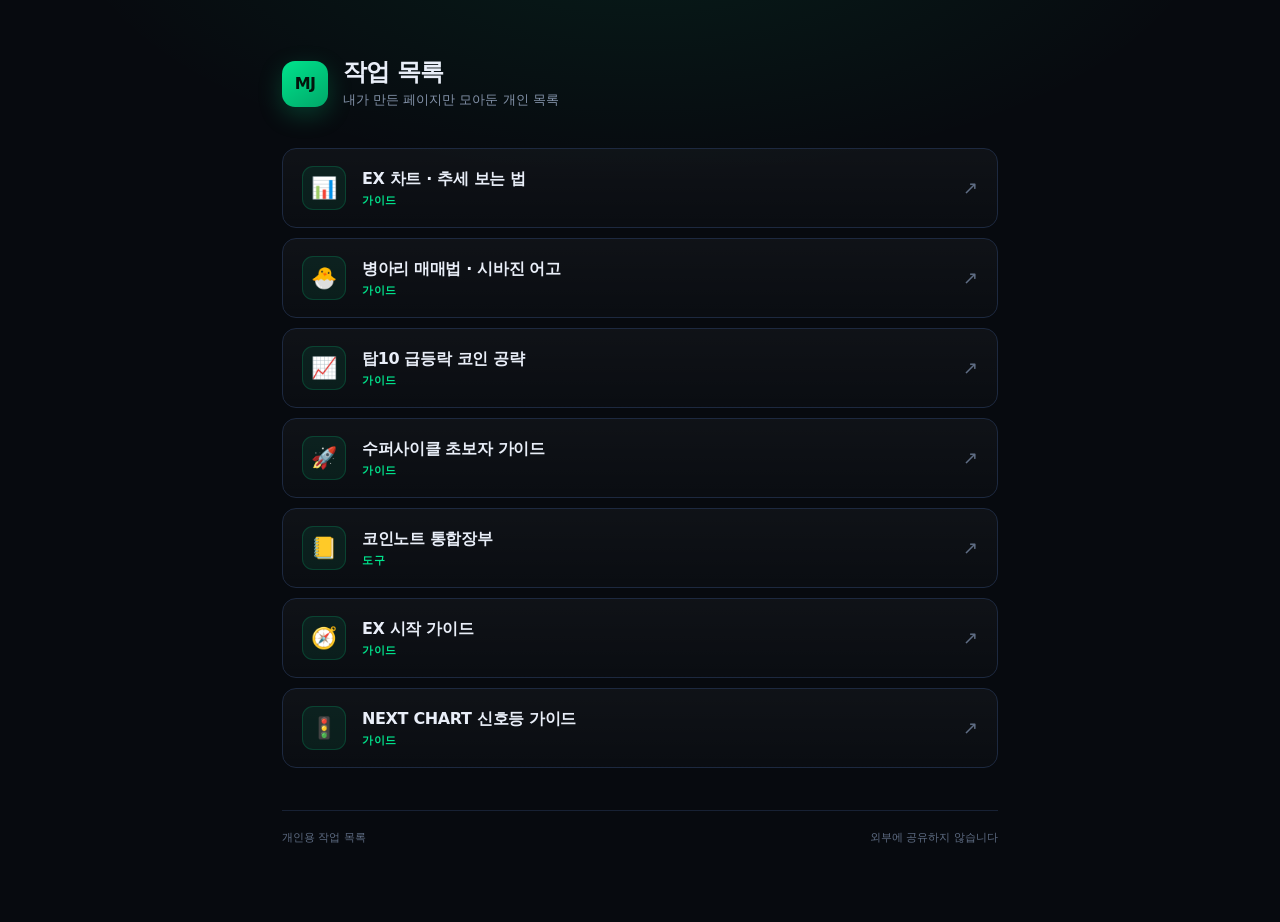
==== commit 4e403d97: "Add EX chart trend-reading guide to the work index. Publish the trend landing page and list it first" ====
--- a/index.html
+++ b/index.html
@@ -84,6 +84,15 @@
   </header>
 
   <nav class="list" aria-label="작업 목록">
+    <a class="item" href="https://mjky1014-collab.github.io/trend/" target="_blank" rel="noopener">
+      <span class="icon" aria-hidden="true">📊</span>
+      <span class="body">
+        <span class="title">EX 차트 · 추세 보는 법</span>
+        <span class="cat">가이드</span>
+      </span>
+      <span class="arrow" aria-hidden="true">↗</span>
+    </a>
+
     <a class="item" href="https://mjky1014-collab.github.io/chick/" target="_blank" rel="noopener">
       <span class="icon" aria-hidden="true">🐣</span>
       <span class="body">
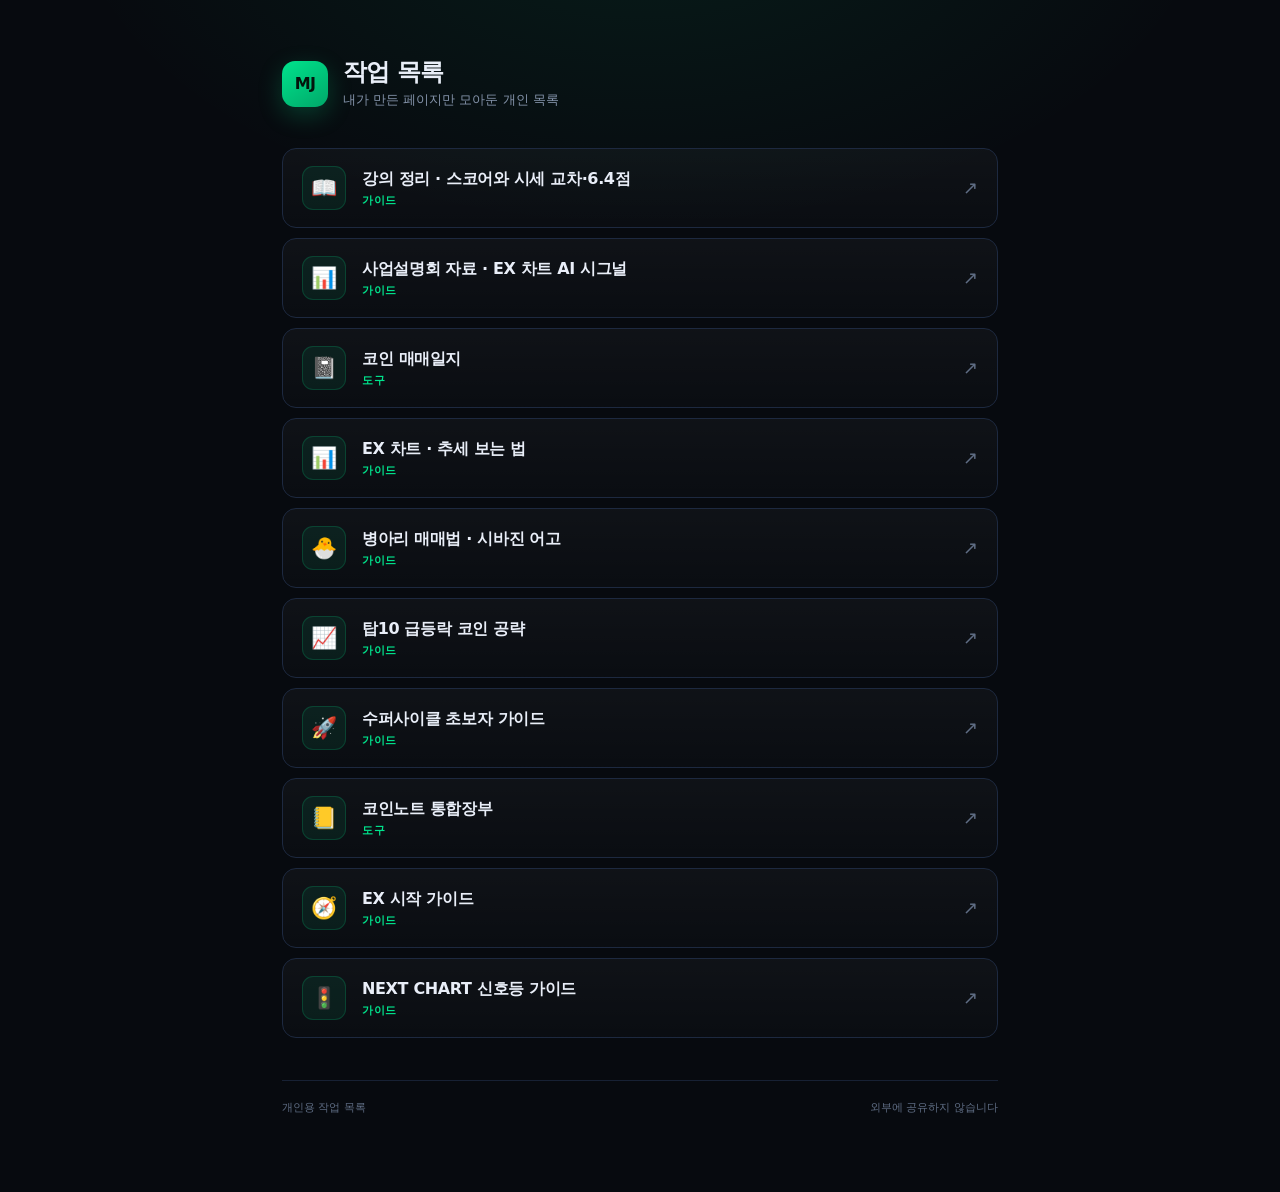
==== commit 9b75b211: "모음목록: 강의 정리·사업설명회·코인 매매일지 카드 추가 Co-authored-by: mjky1014-collab <mjky1014-collab@users.noreply.githu" ====
--- a/index.html
+++ b/index.html
@@ -26,7 +26,7 @@
     radial-gradient(ellipse 70% 45% at 50% -10%,rgba(0,227,140,.09),transparent 65%),
     var(--bg);
   color:var(--txt);
-  font-family:'Pretendard','Pretendard Variable','Apple SD Gothic Neo','Malgun Gothic',system-ui,sans-serif;
+  font-family:'Pretendard','Pretendard Variable','Apple SD Gothic Neo','Malgun Gothic','Noto Sans CJK KR','Noto Sans KR','NanumGothic',system-ui,sans-serif;
   -webkit-font-smoothing:antialiased;
   line-height:1.55;
 }
@@ -84,6 +84,33 @@
   </header>
 
   <nav class="list" aria-label="작업 목록">
+    <a class="item" href="https://mjky1014-collab.github.io/ex-lecture-1112/" target="_blank" rel="noopener">
+      <span class="icon" aria-hidden="true">📖</span>
+      <span class="body">
+        <span class="title">강의 정리 · 스코어와 시세 교차·6.4점</span>
+        <span class="cat">가이드</span>
+      </span>
+      <span class="arrow" aria-hidden="true">↗</span>
+    </a>
+
+    <a class="item" href="https://mjky1014-collab.github.io/ex-briefing/" target="_blank" rel="noopener">
+      <span class="icon" aria-hidden="true">📊</span>
+      <span class="body">
+        <span class="title">사업설명회 자료 · EX 차트 AI 시그널</span>
+        <span class="cat">가이드</span>
+      </span>
+      <span class="arrow" aria-hidden="true">↗</span>
+    </a>
+
+    <a class="item" href="https://mjky1014-collab.github.io/coin-trading-journal/" target="_blank" rel="noopener">
+      <span class="icon" aria-hidden="true">📓</span>
+      <span class="body">
+        <span class="title">코인 매매일지</span>
+        <span class="cat">도구</span>
+      </span>
+      <span class="arrow" aria-hidden="true">↗</span>
+    </a>
+
     <a class="item" href="https://mjky1014-collab.github.io/trend/" target="_blank" rel="noopener">
       <span class="icon" aria-hidden="true">📊</span>
       <span class="body">
